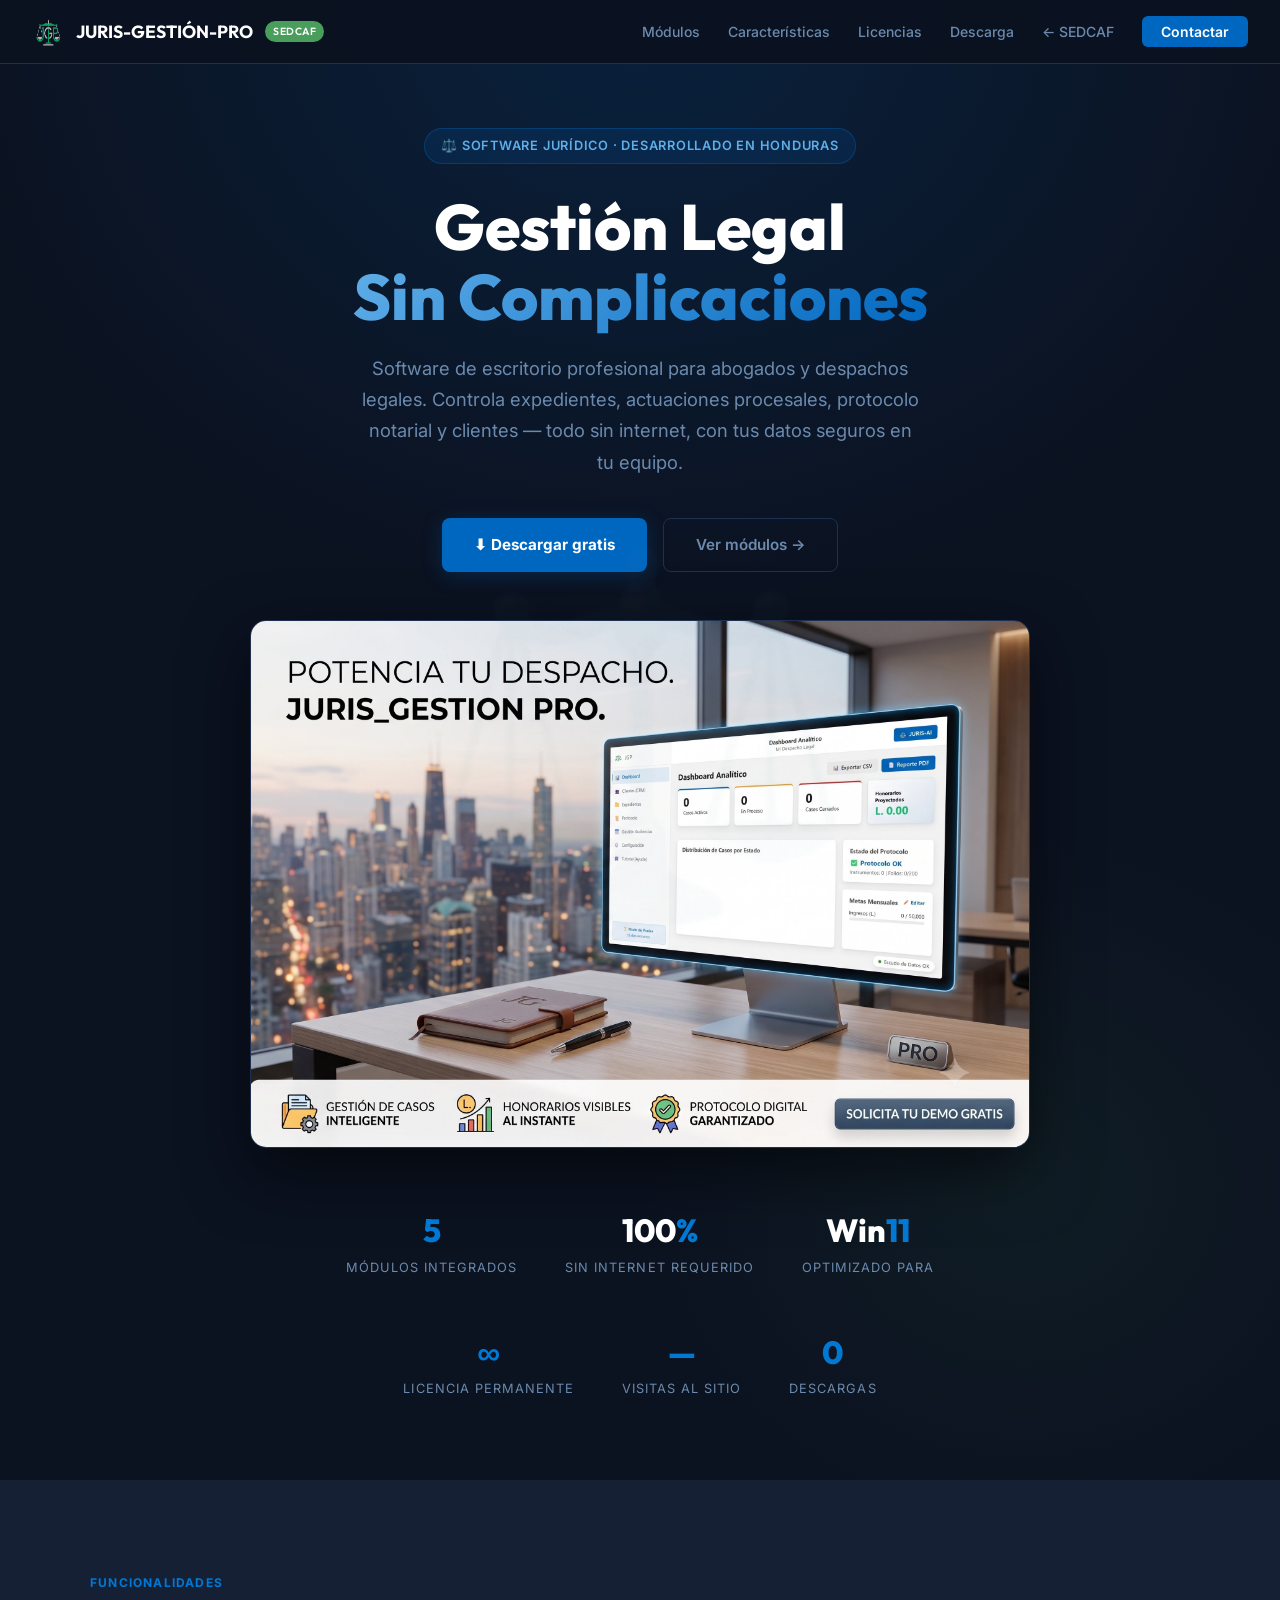
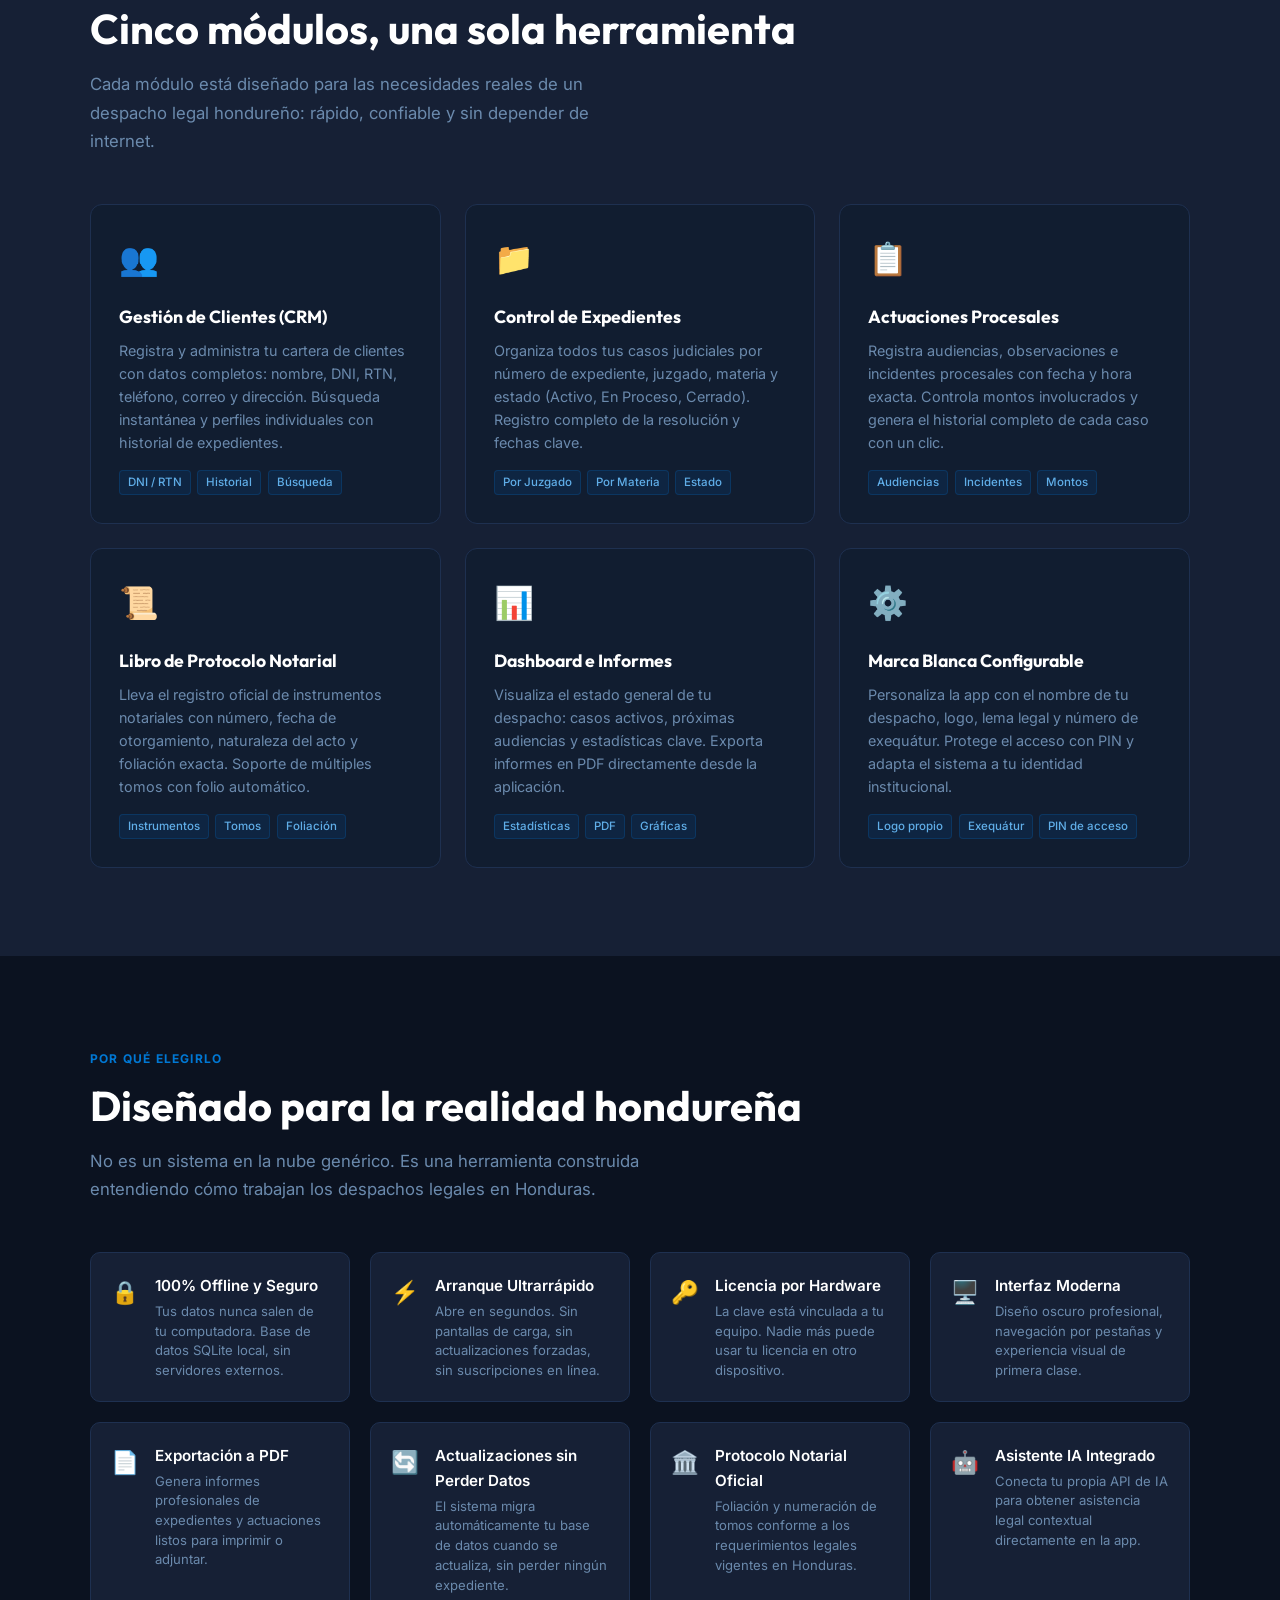
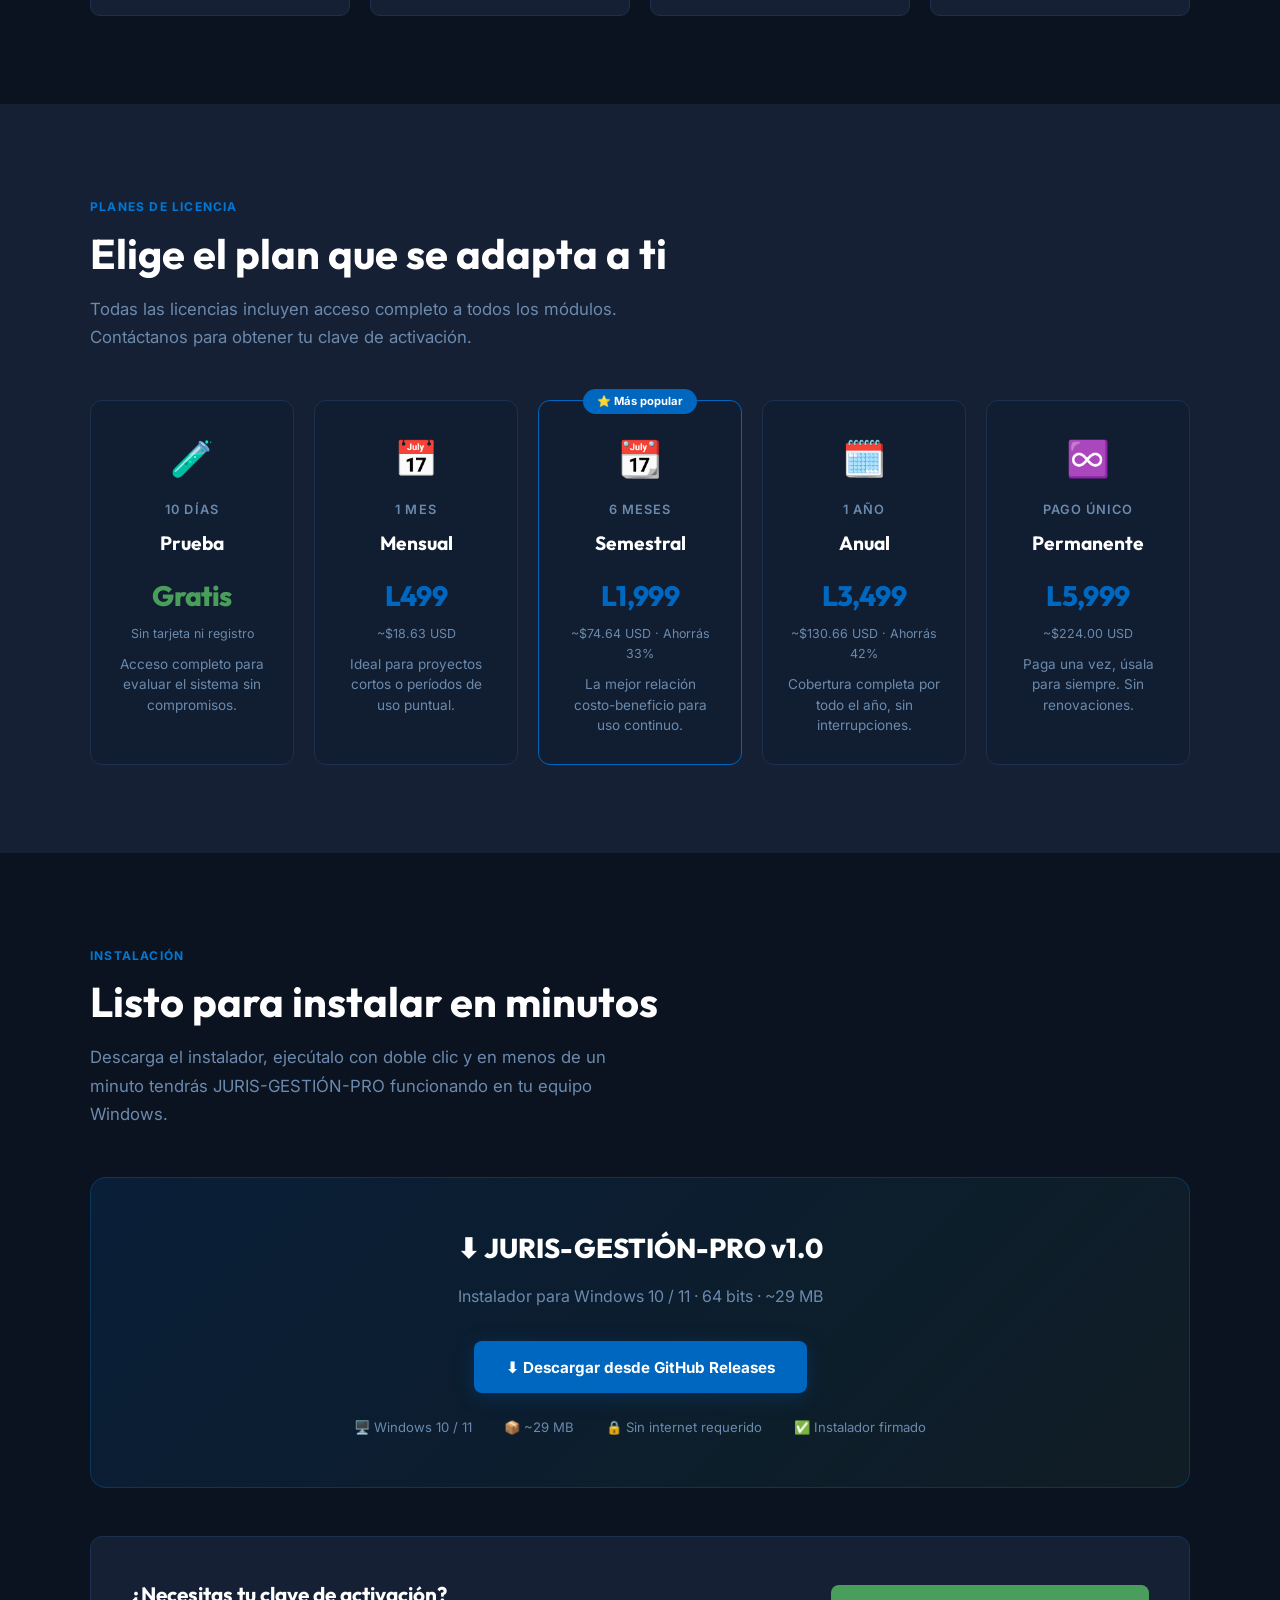
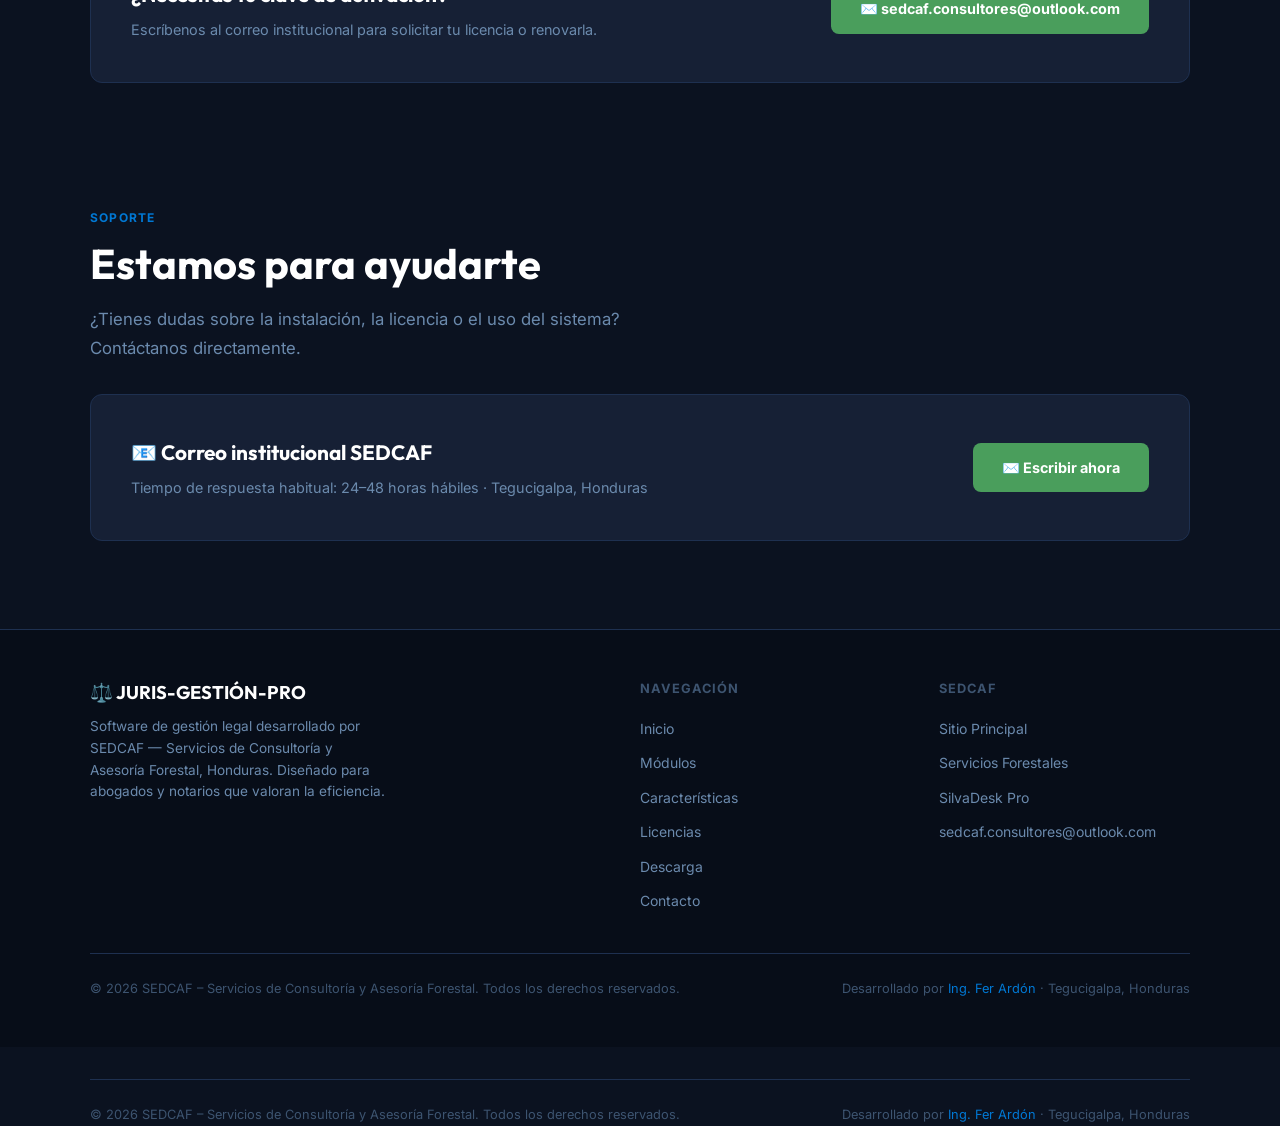
==== index.html @ d12f27b2 "feat: restore original landing page with pricing + CSS + assets" ====
<!DOCTYPE html>
<html lang="es">
<head>
  <meta charset="UTF-8" />
  <meta name="viewport" content="width=device-width, initial-scale=1.0" />

  <!-- SEO -->
  <title>JURIS-GESTIÓN-PRO | Software Legal para Abogados · Honduras</title>
  <meta name="description" content="Software de escritorio para gestión de expedientes judiciales, protocolo notarial, actuaciones procesales y control de clientes. Diseñado para abogados y despachos legales en Honduras." />
  <meta name="keywords" content="software legal Honduras, gestión expedientes judiciales, protocolo notarial, despacho legal, SEDCAF, Fer Ardón" />
  <meta name="author" content="Fer Ardón – SEDCAF" />

  <!-- Open Graph -->
  <meta property="og:title" content="JURIS-GESTIÓN-PRO · Software Legal Honduras" />
  <meta property="og:description" content="Gestión de expedientes, actuaciones procesales y protocolo notarial. Todo sin internet, en tu computadora." />
  <meta property="og:type" content="website" />
  <meta property="og:url" content="https://ferardon.github.io/JURIS-GESTION-PRO/" />

  <!-- Favicon -->
  <link rel="icon" href="assets/img/logo_sedcaf.png" type="image/png" />

  <!-- Estilos -->
  <link rel="stylesheet" href="assets/css/styles.css" />
</head>
<body>

  <!-- ═══════════════════════════════════════════════
       NAVBAR
  ══════════════════════════════════════════════════ -->
  <nav class="navbar" role="navigation" aria-label="Navegación principal">
    <div class="navbar-brand">
      <img src="assets/img/logo_sedcaf.png"
           alt="Logo SEDCAF"
           width="32" height="32"
           style="border-radius:6px;" />
      JURIS-GESTIÓN-PRO
      <span class="badge-sedcaf">SEDCAF</span>
    </div>

    <ul class="navbar-links">
      <li><a href="#modulos">Módulos</a></li>
      <li><a href="#caracteristicas">Características</a></li>
      <li><a href="#licencias">Licencias</a></li>
      <li><a href="#descarga">Descarga</a></li>
      <li><a href="https://ferardon.github.io/sedcaf/" target="_blank">← SEDCAF</a></li>
      <li><a href="#contacto" class="btn-nav" id="btn-contacto-nav">Contactar</a></li>
    </ul>
  </nav>

  <!-- ═══════════════════════════════════════════════
       HERO
  ══════════════════════════════════════════════════ -->
  <header id="inicio" class="hero">
    <div class="hero-content">
      <div class="hero-badge">
        ⚖️ Software Jurídico · Desarrollado en Honduras
      </div>

      <h1>
        Gestión Legal<br />
        <span>Sin Complicaciones</span>
      </h1>

      <p class="hero-sub">
        Software de escritorio profesional para abogados y despachos legales.
        Controla expedientes, actuaciones procesales, protocolo notarial y
        clientes — todo sin internet, con tus datos seguros en tu equipo.
      </p>

      <div class="hero-actions">
        <a href="#descarga" class="btn-primary" id="btn-descarga-hero">
          ⬇ Descargar gratis
        </a>
        <a href="#modulos" class="btn-secondary" id="btn-modulos-hero">
          Ver módulos →
        </a>
      </div>

      <div class="hero-mockup">
        <img src="assets/img/hero_mockup.jpg"
             alt="JURIS-GESTIÓN-PRO — Dashboard en pantalla"
             loading="lazy" />
      </div>

      <div class="hero-stats">
        <div class="stat">
          <div class="stat-num"><span>5</span></div>
          <div class="stat-lbl">Módulos integrados</div>
        </div>
        <div class="stat">
          <div class="stat-num">100<span>%</span></div>
          <div class="stat-lbl">Sin internet requerido</div>
        </div>
        <div class="stat">
          <div class="stat-num">Win<span>11</span></div>
          <div class="stat-lbl">Optimizado para</div>
        </div>
        <div class="stat">
          <div class="stat-num"><span>∞</span></div>
          <div class="stat-lbl">Licencia permanente</div>
        </div>
        <div class="stat">
          <div class="stat-num"><span id="counter-visitas">—</span></div>
          <div class="stat-lbl">Visitas al sitio</div>
        </div>
        <div class="stat">
          <div class="stat-num"><span id="counter-descargas">—</span></div>
          <div class="stat-lbl">Descargas</div>
        </div>
      </div>
    </div>
  </header>

  <!-- ═══════════════════════════════════════════════
       MÓDULOS
  ══════════════════════════════════════════════════ -->
  <section id="modulos">
    <div class="container">
      <p class="section-label">Funcionalidades</p>
      <h2 class="section-title">Cinco módulos, una sola herramienta</h2>
      <p class="section-sub">
        Cada módulo está diseñado para las necesidades reales de un despacho
        legal hondureño: rápido, confiable y sin depender de internet.
      </p>

      <div class="modulos-grid">

        <!-- Clientes -->
        <div class="modulo-card">
          <div class="modulo-icon">👥</div>
          <h3>Gestión de Clientes (CRM)</h3>
          <p>
            Registra y administra tu cartera de clientes con datos completos:
            nombre, DNI, RTN, teléfono, correo y dirección. Búsqueda
            instantánea y perfiles individuales con historial de expedientes.
          </p>
          <div class="modulo-tags">
            <span class="modulo-tag">DNI / RTN</span>
            <span class="modulo-tag">Historial</span>
            <span class="modulo-tag">Búsqueda</span>
          </div>
        </div>

        <!-- Expedientes -->
        <div class="modulo-card">
          <div class="modulo-icon">📁</div>
          <h3>Control de Expedientes</h3>
          <p>
            Organiza todos tus casos judiciales por número de expediente,
            juzgado, materia y estado (Activo, En Proceso, Cerrado).
            Registro completo de la resolución y fechas clave.
          </p>
          <div class="modulo-tags">
            <span class="modulo-tag">Por Juzgado</span>
            <span class="modulo-tag">Por Materia</span>
            <span class="modulo-tag">Estado</span>
          </div>
        </div>

        <!-- Actuaciones -->
        <div class="modulo-card">
          <div class="modulo-icon">📋</div>
          <h3>Actuaciones Procesales</h3>
          <p>
            Registra audiencias, observaciones e incidentes procesales con
            fecha y hora exacta. Controla montos involucrados y genera el
            historial completo de cada caso con un clic.
          </p>
          <div class="modulo-tags">
            <span class="modulo-tag">Audiencias</span>
            <span class="modulo-tag">Incidentes</span>
            <span class="modulo-tag">Montos</span>
          </div>
        </div>

        <!-- Protocolo -->
        <div class="modulo-card">
          <div class="modulo-icon">📜</div>
          <h3>Libro de Protocolo Notarial</h3>
          <p>
            Lleva el registro oficial de instrumentos notariales con número,
            fecha de otorgamiento, naturaleza del acto y foliación exacta.
            Soporte de múltiples tomos con folio automático.
          </p>
          <div class="modulo-tags">
            <span class="modulo-tag">Instrumentos</span>
            <span class="modulo-tag">Tomos</span>
            <span class="modulo-tag">Foliación</span>
          </div>
        </div>

        <!-- Dashboard -->
        <div class="modulo-card">
          <div class="modulo-icon">📊</div>
          <h3>Dashboard e Informes</h3>
          <p>
            Visualiza el estado general de tu despacho: casos activos,
            próximas audiencias y estadísticas clave. Exporta informes
            en PDF directamente desde la aplicación.
          </p>
          <div class="modulo-tags">
            <span class="modulo-tag">Estadísticas</span>
            <span class="modulo-tag">PDF</span>
            <span class="modulo-tag">Gráficas</span>
          </div>
        </div>

        <!-- Configuración -->
        <div class="modulo-card">
          <div class="modulo-icon">⚙️</div>
          <h3>Marca Blanca Configurable</h3>
          <p>
            Personaliza la app con el nombre de tu despacho, logo, lema legal
            y número de exequátur. Protege el acceso con PIN y adapta el
            sistema a tu identidad institucional.
          </p>
          <div class="modulo-tags">
            <span class="modulo-tag">Logo propio</span>
            <span class="modulo-tag">Exequátur</span>
            <span class="modulo-tag">PIN de acceso</span>
          </div>
        </div>

      </div>
    </div>
  </section>

  <!-- ═══════════════════════════════════════════════
       CARACTERÍSTICAS
  ══════════════════════════════════════════════════ -->
  <section id="caracteristicas">
    <div class="container">
      <p class="section-label">Por qué elegirlo</p>
      <h2 class="section-title">Diseñado para la realidad hondureña</h2>
      <p class="section-sub">
        No es un sistema en la nube genérico. Es una herramienta construida
        entendiendo cómo trabajan los despachos legales en Honduras.
      </p>

      <div class="features-grid">

        <div class="feature-item">
          <span class="feature-icon">🔒</span>
          <div>
            <h4>100% Offline y Seguro</h4>
            <p>Tus datos nunca salen de tu computadora. Base de datos SQLite local, sin servidores externos.</p>
          </div>
        </div>

        <div class="feature-item">
          <span class="feature-icon">⚡</span>
          <div>
            <h4>Arranque Ultrarrápido</h4>
            <p>Abre en segundos. Sin pantallas de carga, sin actualizaciones forzadas, sin suscripciones en línea.</p>
          </div>
        </div>

        <div class="feature-item">
          <span class="feature-icon">🔑</span>
          <div>
            <h4>Licencia por Hardware</h4>
            <p>La clave está vinculada a tu equipo. Nadie más puede usar tu licencia en otro dispositivo.</p>
          </div>
        </div>

        <div class="feature-item">
          <span class="feature-icon">🖥️</span>
          <div>
            <h4>Interfaz Moderna</h4>
            <p>Diseño oscuro profesional, navegación por pestañas y experiencia visual de primera clase.</p>
          </div>
        </div>

        <div class="feature-item">
          <span class="feature-icon">📄</span>
          <div>
            <h4>Exportación a PDF</h4>
            <p>Genera informes profesionales de expedientes y actuaciones listos para imprimir o adjuntar.</p>
          </div>
        </div>

        <div class="feature-item">
          <span class="feature-icon">🔄</span>
          <div>
            <h4>Actualizaciones sin Perder Datos</h4>
            <p>El sistema migra automáticamente tu base de datos cuando se actualiza, sin perder ningún expediente.</p>
          </div>
        </div>

        <div class="feature-item">
          <span class="feature-icon">🏛️</span>
          <div>
            <h4>Protocolo Notarial Oficial</h4>
            <p>Foliación y numeración de tomos conforme a los requerimientos legales vigentes en Honduras.</p>
          </div>
        </div>

        <div class="feature-item">
          <span class="feature-icon">🤖</span>
          <div>
            <h4>Asistente IA Integrado</h4>
            <p>Conecta tu propia API de IA para obtener asistencia legal contextual directamente en la app.</p>
          </div>
        </div>

      </div>
    </div>
  </section>

  <!-- ═══════════════════════════════════════════════
       LICENCIAS
  ══════════════════════════════════════════════════ -->
  <section id="licencias">
    <div class="container">
      <p class="section-label">Planes de Licencia</p>
      <h2 class="section-title">Elige el plan que se adapta a ti</h2>
      <p class="section-sub">
        Todas las licencias incluyen acceso completo a todos los módulos.
        Contáctanos para obtener tu clave de activación.
      </p>

      <div class="licencias-grid">

        <div class="licencia-card">
          <div class="lic-icono">🧪</div>
          <div class="lic-periodo">10 días</div>
          <div class="lic-nombre">Prueba</div>
          <div class="lic-precio gratis">Gratis</div>
          <div class="lic-usd">Sin tarjeta ni registro</div>
          <div class="lic-desc">Acceso completo para evaluar el sistema sin compromisos.</div>
        </div>

        <div class="licencia-card">
          <div class="lic-icono">📅</div>
          <div class="lic-periodo">1 mes</div>
          <div class="lic-nombre">Mensual</div>
          <div class="lic-precio">L499</div>
          <div class="lic-usd">~$18.63 USD</div>
          <div class="lic-desc">Ideal para proyectos cortos o períodos de uso puntual.</div>
        </div>

        <div class="licencia-card destacado">
          <div class="lic-icono">📆</div>
          <div class="lic-periodo">6 meses</div>
          <div class="lic-nombre">Semestral</div>
          <div class="lic-precio">L1,999</div>
          <div class="lic-usd">~$74.64 USD · Ahorrás 33%</div>
          <div class="lic-desc">La mejor relación costo-beneficio para uso continuo.</div>
        </div>

        <div class="licencia-card">
          <div class="lic-icono">🗓️</div>
          <div class="lic-periodo">1 año</div>
          <div class="lic-nombre">Anual</div>
          <div class="lic-precio">L3,499</div>
          <div class="lic-usd">~$130.66 USD · Ahorrás 42%</div>
          <div class="lic-desc">Cobertura completa por todo el año, sin interrupciones.</div>
        </div>

        <div class="licencia-card">
          <div class="lic-icono">♾️</div>
          <div class="lic-periodo">Pago único</div>
          <div class="lic-nombre">Permanente</div>
          <div class="lic-precio">L5,999</div>
          <div class="lic-usd">~$224.00 USD</div>
          <div class="lic-desc">Paga una vez, úsala para siempre. Sin renovaciones.</div>
        </div>

      </div>
    </div>
  </section>

  <!-- ═══════════════════════════════════════════════
       DESCARGA
  ══════════════════════════════════════════════════ -->
  <section id="descarga">
    <div class="container">
      <p class="section-label">Instalación</p>
      <h2 class="section-title">Listo para instalar en minutos</h2>
      <p class="section-sub">
        Descarga el instalador, ejecútalo con doble clic y en menos de un minuto
        tendrás JURIS-GESTIÓN-PRO funcionando en tu equipo Windows.
      </p>

      <div class="download-box">
        <h3>⬇ JURIS-GESTIÓN-PRO v1.0</h3>
        <p>Instalador para Windows 10 / 11 · 64 bits · ~29 MB</p>

        <a href="https://github.com/FerArdon/JURIS-GESTION-PRO/releases/latest"
           class="btn-primary"
           id="btn-descarga-releases"
           target="_blank">
          ⬇ Descargar desde GitHub Releases
        </a>

        <div class="download-meta">
          <span>🖥️ Windows 10 / 11</span>
          <span>📦 ~29 MB</span>
          <span>🔒 Sin internet requerido</span>
          <span>✅ Instalador firmado</span>
        </div>
      </div>

      <div class="contacto-box">
        <div>
          <h3>¿Necesitas tu clave de activación?</h3>
          <p>Escríbenos al correo institucional para solicitar tu licencia o renovarla.</p>
        </div>
        <a href="mailto:sedcaf.consultores@outlook.com?subject=Solicitud%20Licencia%20JURIS-GESTI%C3%93N-PRO"
           class="btn-green"
           id="btn-email-licencia">
          ✉️ sedcaf.consultores@outlook.com
        </a>
      </div>
    </div>
  </section>

  <!-- ═══════════════════════════════════════════════
       CONTACTO
  ══════════════════════════════════════════════════ -->
  <section id="contacto" style="padding-top: 2rem; padding-bottom: 5.5rem;">
    <div class="container">
      <p class="section-label">Soporte</p>
      <h2 class="section-title">Estamos para ayudarte</h2>
      <p class="section-sub">
        ¿Tienes dudas sobre la instalación, la licencia o el uso del sistema?
        Contáctanos directamente.
      </p>

      <div class="contacto-box" style="margin-top: 2rem;">
        <div>
          <h3>📧 Correo institucional SEDCAF</h3>
          <p>Tiempo de respuesta habitual: 24–48 horas hábiles · Tegucigalpa, Honduras</p>
        </div>
        <a href="mailto:sedcaf.consultores@outlook.com"
           class="btn-green"
           id="btn-email-contacto">
          ✉️ Escribir ahora
        </a>
      </div>
    </div>
  </section>

  <!-- ═══════════════════════════════════════════════
       FOOTER
  ══════════════════════════════════════════════════ -->
  <footer>
    <div class="footer-inner">

      <div class="footer-brand">
        <h4>⚖️ JURIS-GESTIÓN-PRO</h4>
        <p>
          Software de gestión legal desarrollado por SEDCAF —
          Servicios de Consultoría y Asesoría Forestal, Honduras.
          Diseñado para abogados y notarios que valoran la eficiencia.
        </p>
      </div>

      <div class="footer-col">
        <h5>Navegación</h5>
        <ul>
          <li><a href="#inicio">Inicio</a></li>
          <li><a href="#modulos">Módulos</a></li>
          <li><a href="#caracteristicas">Características</a></li>
          <li><a href="#licencias">Licencias</a></li>
          <li><a href="#descarga">Descarga</a></li>
          <li><a href="#contacto">Contacto</a></li>
        </ul>
      </div>

      <div class="footer-col">
        <h5>SEDCAF</h5>
        <ul>
          <li><a href="https://ferardon.github.io/sedcaf/" target="_blank">Sitio Principal</a></li>
          <li><a href="https://ferardon.github.io/sedcaf/#servicios" target="_blank">Servicios Forestales</a></li>
          <li><a href="https://ferardon.github.io/SilvaDeskPro/" target="_blank">SilvaDesk Pro</a></li>
          <li><a href="mailto:sedcaf.consultores@outlook.com">sedcaf.consultores@outlook.com</a></li>
        </ul>
      </div>

      </div><!-- /.footer-grid -->

      <div class="footer-bottom">
        <p>© 2026 SEDCAF – Servicios de Consultoría y Asesoría Forestal. Todos los derechos reservados.</p>
        <p>Desarrollado por <a href="https://ferardon.github.io/sedcaf/" target="_blank">Ing. Fer Ardón</a> · Tegucigalpa, Honduras</p>
      </div>

    </div><!-- /.container -->
  </footer>

  <script>
    /* === Contador de descargas (GitHub Releases API) === */
    fetch('https://api.github.com/repos/FerArdon/JURIS-GESTION-PRO/releases')
      .then(r => r.json())
      .then(releases => {
        const total = releases.reduce((sum, rel) =>
          sum + rel.assets.reduce((s, a) => s + a.download_count, 0), 0);
        document.getElementById('counter-descargas').textContent =
          total > 0 ? total.toLocaleString('es-HN') : '0';
      })
      .catch(() => { document.getElementById('counter-descargas').textContent = '0'; });

    /* === Contador de visitas (countapi.xyz) === */
    fetch('https://api.countapi.xyz/hit/ferardon.github.io-juris/visits')
      .then(r => r.json())
      .then(data => {
        document.getElementById('counter-visitas').textContent =
          data.value ? data.value.toLocaleString('es-HN') : '1';
      })
      .catch(() => { document.getElementById('counter-visitas').textContent = '—'; });
  </script>

</body>
</html>

    </div>

    <div class="footer-bottom">
      <p>© 2026 SEDCAF – Servicios de Consultoría y Asesoría Forestal. Todos los derechos reservados.</p>
      <p>Desarrollado por <a href="https://ferardon.github.io/sedcaf/" target="_blank">Ing. Fer Ardón</a> · Tegucigalpa, Honduras</p>
    </div>
  </footer>


<script>
  // Descargas reales desde GitHub Releases API
  fetch('https://api.github.com/repos/FerArdon/JURIS-GESTION-PRO/releases')
    .then(r => r.json())
    .then(releases => {
      const total = releases.reduce((sum, rel) =>
        sum + rel.assets.reduce((s, a) => s + a.download_count, 0), 0);
      document.getElementById('counter-descargas').textContent =
        total > 0 ? total.toLocaleString('es-HN') : '0';
    })
    .catch(() => {
      document.getElementById('counter-descargas').textContent = '0';
    });

  // Contador de visitas gratuito
  fetch('https://api.countapi.xyz/hit/ferardon.github.io-juris/visits')
    .then(r => r.json())
    .then(data => {
      document.getElementById('counter-visitas').textContent =
        data.value ? data.value.toLocaleString('es-HN') : '1';
    })
    .catch(() => {
      document.getElementById('counter-visitas').textContent = '—';
    });
</script>

</body>
</html>
---- assets/css/styles.css ----
/* ============================================================
   JURIS-GESTIÓN-PRO — Subsitio GitHub Pages
   Marca: SEDCAF | Fer Ardón | 2026
   Paleta: Azul Judicial + Verde SEDCAF
   Actualizado: 2026-07-06
   ============================================================ */

/* ── Google Fonts ────────────────────────────────────────── */
@import url('https://fonts.googleapis.com/css2?family=Inter:wght@300;400;500;600;700;800&family=Outfit:wght@400;600;700;800&display=swap');

/* ── Reset & Base ────────────────────────────────────────── */
*, *::before, *::after { box-sizing: border-box; margin: 0; padding: 0; }

:root {
  --bg:          #0b1220;
  --bg-card:     #111d30;
  --bg-panel:    #162035;
  --border:      #1e3050;
  --accent:      #0067C0;
  --accent-h:    #0078D4;
  --accent-glow: rgba(0,103,192,0.25);
  --green:       #4a9e5c;
  --green-h:     #3d8a4e;
  --text:        #e8edf5;
  --text-muted:  #6b8aad;
  --text-dim:    #3d5470;
  --white:       #ffffff;
  --gold:        #f0b429;
  --radius:      12px;
  --shadow:      0 8px 32px rgba(0,0,0,0.4);
  --font-main:   'Inter', sans-serif;
  --font-display:'Outfit', sans-serif;
}

html { scroll-behavior: smooth; }

body {
  font-family: var(--font-main);
  background: var(--bg);
  color: var(--text);
  line-height: 1.65;
  font-size: 16px;
}

a { color: var(--accent-h); text-decoration: none; transition: color .2s; }
a:hover { color: var(--white); }

img { display: block; max-width: 100%; }

/* ── Navbar ──────────────────────────────────────────────── */
.navbar {
  position: fixed;
  top: 0; left: 0; right: 0;
  z-index: 1000;
  background: rgba(11,18,32,0.92);
  backdrop-filter: blur(12px);
  border-bottom: 1px solid var(--border);
  padding: 0 2rem;
  display: flex;
  align-items: center;
  justify-content: space-between;
  height: 64px;
}

.navbar-brand {
  display: flex;
  align-items: center;
  gap: .75rem;
  font-family: var(--font-display);
  font-weight: 700;
  font-size: 1.1rem;
  color: var(--white);
}

.navbar-brand .badge-sedcaf {
  font-size: .65rem;
  background: var(--green);
  color: var(--white);
  padding: 2px 8px;
  border-radius: 20px;
  font-weight: 600;
  letter-spacing: .05em;
}

.navbar-links {
  display: flex;
  align-items: center;
  gap: 1.75rem;
  list-style: none;
}

.navbar-links a {
  font-size: .875rem;
  font-weight: 500;
  color: var(--text-muted);
  transition: color .2s;
}

.navbar-links a:hover { color: var(--white); }

.navbar-links .btn-nav {
  background: var(--accent);
  color: var(--white) !important;
  padding: .45rem 1.2rem;
  border-radius: 6px;
  font-weight: 600;
  transition: background .2s, transform .1s;
}
.navbar-links .btn-nav:hover {
  background: var(--accent-h);
  transform: translateY(-1px);
}

/* ── Hero ────────────────────────────────────────────────── */
.hero {
  min-height: 100vh;
  display: flex;
  align-items: center;
  justify-content: center;
  text-align: center;
  padding: 8rem 2rem 5rem;
  background:
    radial-gradient(ellipse 80% 60% at 50% 0%, rgba(0,103,192,0.18) 0%, transparent 70%),
    radial-gradient(ellipse 50% 40% at 80% 80%, rgba(74,158,92,0.08) 0%, transparent 60%),
    var(--bg);
  position: relative;
  overflow: hidden;
}

.hero::before {
  content: '⚖️';
  position: absolute;
  font-size: 22rem;
  opacity: .025;
  top: 50%;
  left: 50%;
  transform: translate(-50%, -52%);
  pointer-events: none;
  user-select: none;
}

.hero-content { max-width: 780px; }

.hero-badge {
  display: inline-flex;
  align-items: center;
  gap: .5rem;
  background: rgba(0,103,192,0.15);
  border: 1px solid rgba(0,103,192,0.35);
  color: #60aee8;
  font-size: .8rem;
  font-weight: 600;
  padding: .4rem 1rem;
  border-radius: 20px;
  margin-bottom: 1.75rem;
  letter-spacing: .06em;
  text-transform: uppercase;
}

.hero h1 {
  font-family: var(--font-display);
  font-size: clamp(2.4rem, 6vw, 4rem);
  font-weight: 800;
  line-height: 1.1;
  color: var(--white);
  margin-bottom: 1.25rem;
}

.hero h1 span {
  background: linear-gradient(135deg, #60aee8, #0067C0);
  -webkit-background-clip: text;
  -webkit-text-fill-color: transparent;
  background-clip: text;
}

.hero-sub {
  font-size: 1.15rem;
  color: var(--text-muted);
  max-width: 560px;
  margin: 0 auto 2.5rem;
  line-height: 1.7;
}

.hero-actions {
  display: flex;
  gap: 1rem;
  justify-content: center;
  flex-wrap: wrap;
}

.btn-primary {
  display: inline-flex;
  align-items: center;
  gap: .5rem;
  background: var(--accent);
  color: var(--white);
  padding: .85rem 2rem;
  border-radius: 8px;
  font-weight: 700;
  font-size: .95rem;
  transition: background .2s, transform .15s, box-shadow .2s;
  box-shadow: 0 4px 20px var(--accent-glow);
}
.btn-primary:hover {
  background: var(--accent-h);
  transform: translateY(-2px);
  box-shadow: 0 8px 28px var(--accent-glow);
  color: var(--white);
}

.btn-secondary {
  display: inline-flex;
  align-items: center;
  gap: .5rem;
  background: transparent;
  color: var(--text-muted);
  padding: .85rem 2rem;
  border-radius: 8px;
  font-weight: 600;
  font-size: .95rem;
  border: 1px solid var(--border);
  transition: border-color .2s, color .2s, transform .15s;
}
.btn-secondary:hover {
  border-color: var(--accent);
  color: var(--white);
  transform: translateY(-2px);
}

/* Hero mockup image */
.hero-mockup {
  margin-top: 3rem;
  width: 100%;
  max-width: 860px;
  margin-left: auto;
  margin-right: auto;
  border-radius: 16px;
  overflow: hidden;
  box-shadow: 0 24px 64px rgba(0,0,0,.55);
  border: 1px solid var(--border);
}
.hero-mockup img {
  width: 100%;
  height: auto;
  display: block;
}

.hero-stats {
  margin-top: 3.5rem;
  display: flex;
  justify-content: center;
  gap: 3rem;
  flex-wrap: wrap;
}

.hero-stats .stat { text-align: center; }
.hero-stats .stat-num {
  font-family: var(--font-display);
  font-size: 2rem;
  font-weight: 800;
  color: var(--white);
}
.hero-stats .stat-num span { color: var(--accent-h); }
.hero-stats .stat-lbl {
  font-size: .8rem;
  color: var(--text-muted);
  text-transform: uppercase;
  letter-spacing: .08em;
}

/* ── Sections ────────────────────────────────────────────── */
section { padding: 5.5rem 2rem; }

.container { max-width: 1100px; margin: 0 auto; }

.section-label {
  display: inline-block;
  font-size: .75rem;
  font-weight: 700;
  letter-spacing: .1em;
  text-transform: uppercase;
  color: var(--accent-h);
  margin-bottom: .75rem;
}

.section-title {
  font-family: var(--font-display);
  font-size: clamp(1.8rem, 4vw, 2.6rem);
  font-weight: 700;
  color: var(--white);
  margin-bottom: 1rem;
  line-height: 1.2;
}

.section-sub {
  color: var(--text-muted);
  font-size: 1.05rem;
  max-width: 560px;
  line-height: 1.7;
}

/* ── Módulos ─────────────────────────────────────────────── */
#modulos { background: var(--bg-panel); }

.modulos-grid {
  display: grid;
  grid-template-columns: repeat(auto-fit, minmax(300px, 1fr));
  gap: 1.5rem;
  margin-top: 3rem;
}

.modulo-card {
  background: var(--bg-card);
  border: 1px solid var(--border);
  border-radius: var(--radius);
  padding: 1.75rem;
  transition: border-color .25s, transform .2s, box-shadow .25s;
  position: relative;
  overflow: hidden;
}

.modulo-card::before {
  content: '';
  position: absolute;
  top: 0; left: 0; right: 0;
  height: 3px;
  background: linear-gradient(90deg, var(--accent), transparent);
  opacity: 0;
  transition: opacity .25s;
}

.modulo-card:hover {
  border-color: var(--accent);
  transform: translateY(-4px);
  box-shadow: var(--shadow);
}
.modulo-card:hover::before { opacity: 1; }

.modulo-icon {
  font-size: 2rem;
  margin-bottom: 1rem;
}

.modulo-card h3 {
  font-family: var(--font-display);
  font-size: 1.1rem;
  font-weight: 700;
  color: var(--white);
  margin-bottom: .5rem;
}

.modulo-card p {
  font-size: .9rem;
  color: var(--text-muted);
  line-height: 1.6;
}

.modulo-tags {
  margin-top: 1rem;
  display: flex;
  flex-wrap: wrap;
  gap: .4rem;
}

.modulo-tag {
  font-size: .72rem;
  background: rgba(0,103,192,0.12);
  color: #60aee8;
  border: 1px solid rgba(0,103,192,0.25);
  padding: 2px 8px;
  border-radius: 4px;
  font-weight: 500;
}

/* ── Características ─────────────────────────────────────── */
.features-grid {
  display: grid;
  grid-template-columns: repeat(auto-fit, minmax(220px, 1fr));
  gap: 1.25rem;
  margin-top: 3rem;
}

.feature-item {
  display: flex;
  align-items: flex-start;
  gap: 1rem;
  padding: 1.25rem;
  background: var(--bg-panel);
  border: 1px solid var(--border);
  border-radius: 10px;
  transition: border-color .2s;
}
.feature-item:hover { border-color: var(--accent); }

.feature-icon {
  font-size: 1.4rem;
  flex-shrink: 0;
  margin-top: .1rem;
}

.feature-item h4 {
  font-size: .95rem;
  font-weight: 600;
  color: var(--white);
  margin-bottom: .25rem;
}
.feature-item p {
  font-size: .82rem;
  color: var(--text-muted);
  line-height: 1.5;
}

/* ── Licencias ───────────────────────────────────────────── */
#licencias { background: var(--bg-panel); }

.licencias-grid {
  display: grid;
  grid-template-columns: repeat(auto-fit, minmax(200px, 1fr));
  gap: 1.25rem;
  margin-top: 3rem;
}

.licencia-card {
  background: var(--bg-card);
  border: 1px solid var(--border);
  border-radius: var(--radius);
  padding: 1.75rem 1.5rem;
  text-align: center;
  transition: border-color .25s, transform .2s;
}

.licencia-card.destacado {
  border-color: var(--accent);
  position: relative;
}

.licencia-card.destacado::before {
  content: '⭐ Más popular';
  position: absolute;
  top: -12px;
  left: 50%;
  transform: translateX(-50%);
  background: var(--accent);
  color: var(--white);
  font-size: .7rem;
  font-weight: 700;
  padding: 3px 14px;
  border-radius: 20px;
  white-space: nowrap;
}

.licencia-card:hover {
  border-color: var(--accent);
  transform: translateY(-3px);
}

.lic-periodo {
  font-size: .8rem;
  color: var(--text-muted);
  text-transform: uppercase;
  letter-spacing: .08em;
  font-weight: 600;
  margin-bottom: .5rem;
}

.lic-icono { font-size: 2.2rem; margin-bottom: .75rem; }

.lic-nombre {
  font-family: var(--font-display);
  font-size: 1.2rem;
  font-weight: 700;
  color: var(--white);
  margin-bottom: .5rem;
}

.lic-desc {
  font-size: .85rem;
  color: var(--text-muted);
  line-height: 1.5;
}

.lic-precio {
  font-family: var(--font-display);
  font-size: 1.75rem;
  font-weight: 800;
  color: var(--accent);
  margin: .85rem 0 .25rem;
  letter-spacing: -.02em;
}

.lic-precio.gratis {
  color: #4a9e5c;
}

.lic-usd {
  font-size: .78rem;
  color: var(--text-muted);
  margin-bottom: .6rem;
}

/* ── Descarga ────────────────────────────────────────────── */
.download-box {
  background: linear-gradient(135deg, rgba(0,103,192,0.15) 0%, rgba(74,158,92,0.08) 100%);
  border: 1px solid rgba(0,103,192,0.35);
  border-radius: 16px;
  padding: 3rem 2.5rem;
  text-align: center;
  margin-top: 3rem;
}

.download-box h3 {
  font-family: var(--font-display);
  font-size: 1.7rem;
  font-weight: 800;
  color: var(--white);
  margin-bottom: .75rem;
}

.download-box p {
  color: var(--text-muted);
  margin-bottom: 2rem;
  font-size: 1rem;
}

.download-meta {
  display: flex;
  justify-content: center;
  gap: 2rem;
  flex-wrap: wrap;
  margin-top: 1.5rem;
}

.download-meta span {
  font-size: .82rem;
  color: var(--text-muted);
  display: flex;
  align-items: center;
  gap: .35rem;
}

/* ── Contacto ────────────────────────────────────────────── */
.contacto-box {
  background: var(--bg-panel);
  border: 1px solid var(--border);
  border-radius: var(--radius);
  padding: 2.5rem;
  display: flex;
  align-items: center;
  justify-content: space-between;
  gap: 2rem;
  flex-wrap: wrap;
  margin-top: 3rem;
}

.contacto-box h3 {
  font-family: var(--font-display);
  font-size: 1.3rem;
  font-weight: 700;
  color: var(--white);
  margin-bottom: .4rem;
}

.contacto-box p { font-size: .9rem; color: var(--text-muted); }

.contacto-box a.btn-green {
  display: inline-flex;
  align-items: center;
  gap: .5rem;
  background: var(--green);
  color: var(--white);
  padding: .8rem 1.8rem;
  border-radius: 8px;
  font-weight: 700;
  font-size: .9rem;
  white-space: nowrap;
  transition: background .2s, transform .15s;
}
.contacto-box a.btn-green:hover {
  background: var(--green-h);
  transform: translateY(-2px);
  color: var(--white);
}

/* ── Footer ──────────────────────────────────────────────── */
footer {
  background: #070d18;
  border-top: 1px solid var(--border);
  padding: 3rem 2rem;
}

.footer-inner {
  max-width: 1100px;
  margin: 0 auto;
  display: grid;
  grid-template-columns: 2fr 1fr 1fr;
  gap: 3rem;
}

.footer-brand h4 {
  font-family: var(--font-display);
  font-size: 1.15rem;
  font-weight: 700;
  color: var(--white);
  margin-bottom: .5rem;
}

.footer-brand p {
  font-size: .85rem;
  color: var(--text-muted);
  line-height: 1.6;
  max-width: 300px;
}

.footer-col h5 {
  font-size: .8rem;
  font-weight: 700;
  text-transform: uppercase;
  letter-spacing: .08em;
  color: var(--text-dim);
  margin-bottom: 1rem;
}

.footer-col ul { list-style: none; }
.footer-col ul li { margin-bottom: .5rem; }
.footer-col ul li a {
  font-size: .875rem;
  color: var(--text-muted);
  transition: color .2s;
}
.footer-col ul li a:hover { color: var(--white); }

.footer-bottom {
  max-width: 1100px;
  margin: 2rem auto 0;
  padding-top: 1.5rem;
  border-top: 1px solid var(--border);
  display: flex;
  justify-content: space-between;
  align-items: center;
  flex-wrap: wrap;
  gap: 1rem;
}

.footer-bottom p {
  font-size: .8rem;
  color: var(--text-dim);
}

/* ── Responsive ──────────────────────────────────────────── */
@media (max-width: 768px) {
  .navbar-links { display: none; }

  .hero { padding: 7rem 1.5rem 4rem; }
  .hero h1 { font-size: 2.2rem; }

  section { padding: 4rem 1.5rem; }

  .footer-inner { grid-template-columns: 1fr; gap: 2rem; }
  .footer-bottom { flex-direction: column; text-align: center; }

  .contacto-box { flex-direction: column; text-align: center; }

  .hero-stats { gap: 2rem; }
}

@media (max-width: 480px) {
  .hero-actions { flex-direction: column; align-items: center; }
  .btn-primary, .btn-secondary { width: 100%; justify-content: center; }
}
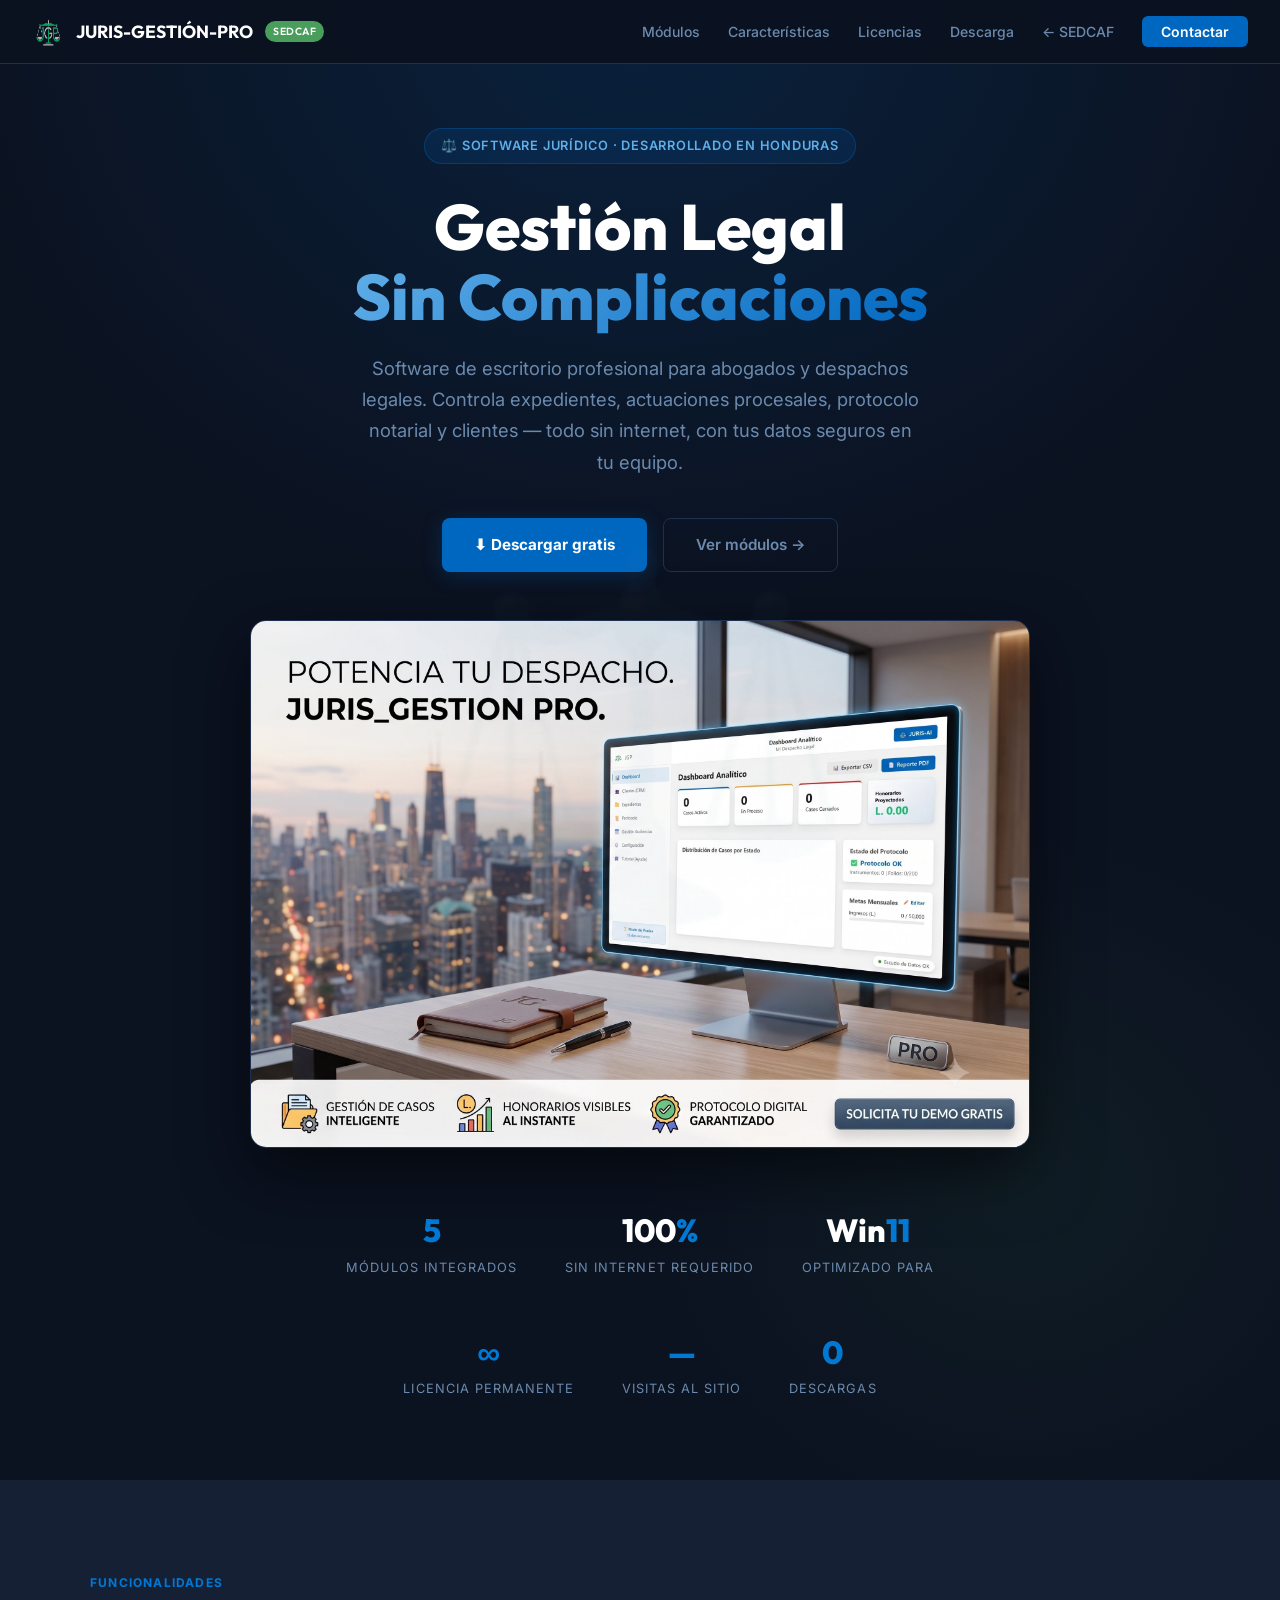
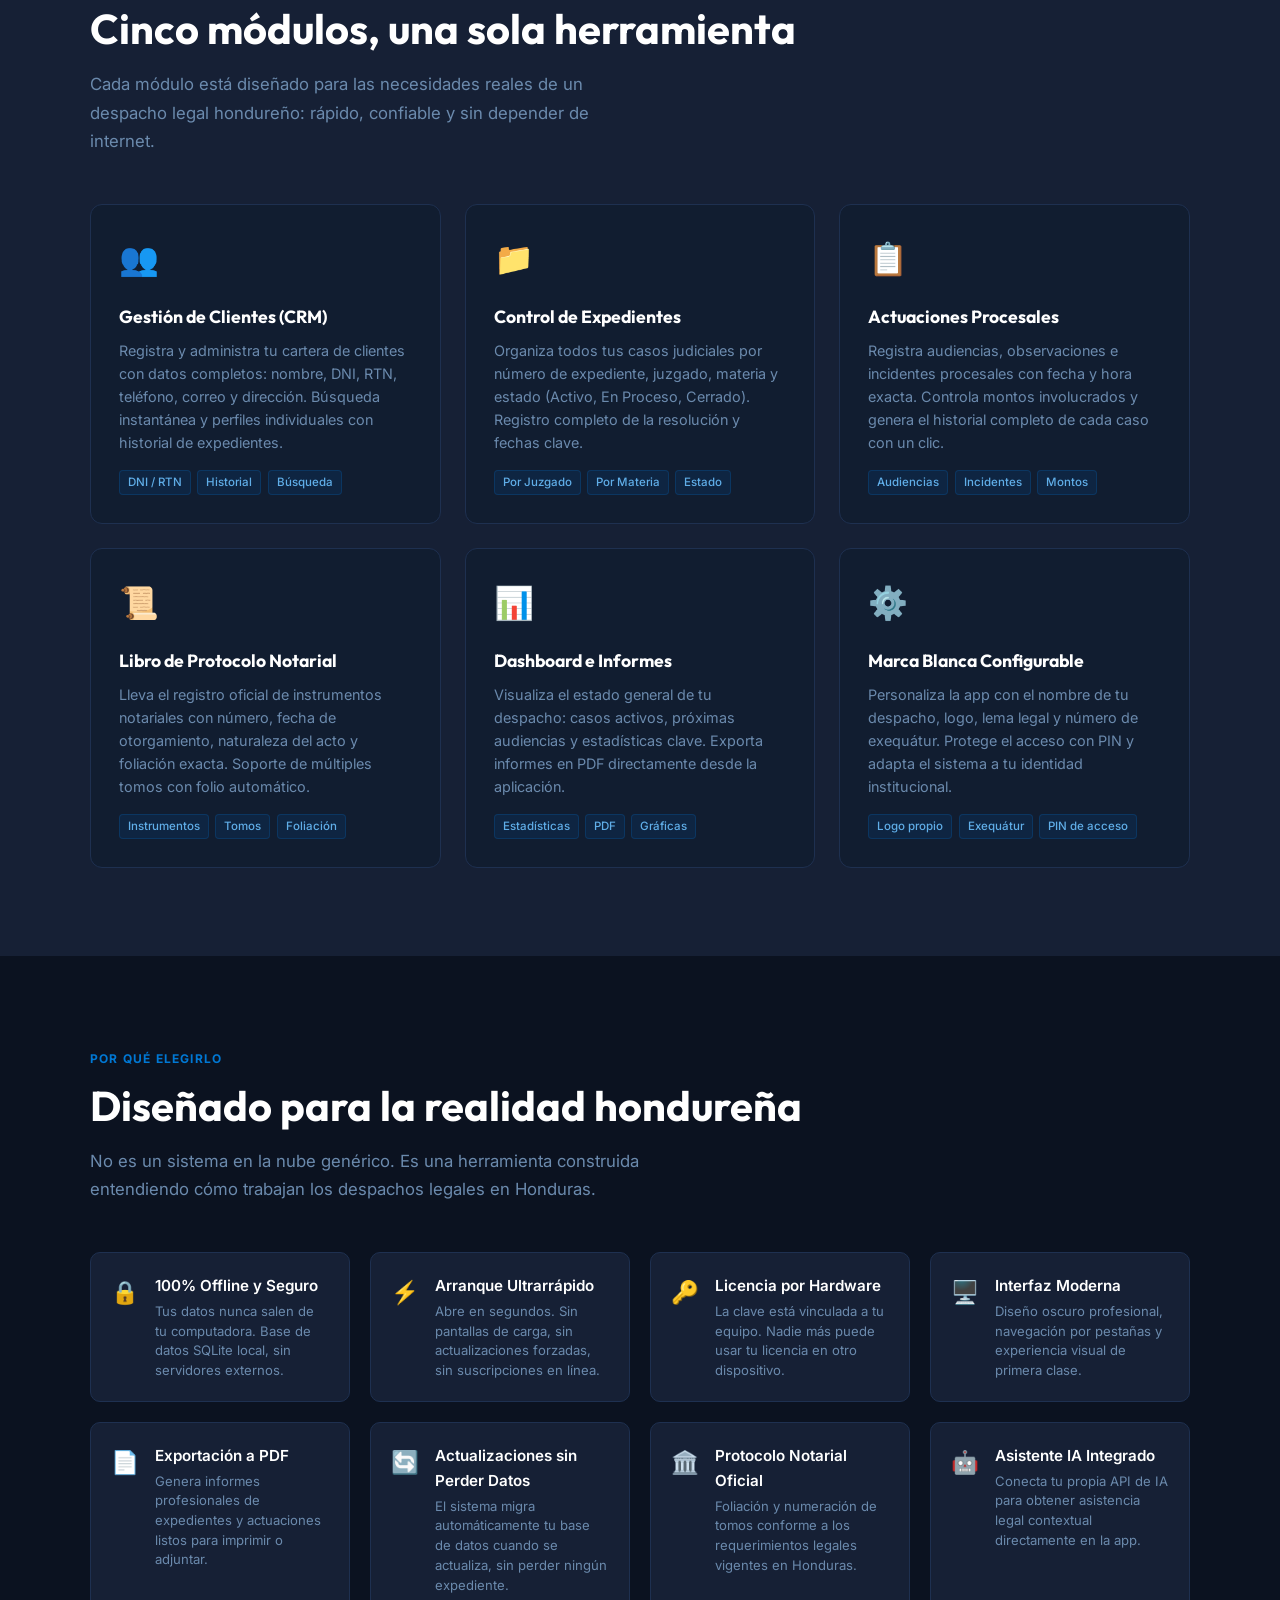
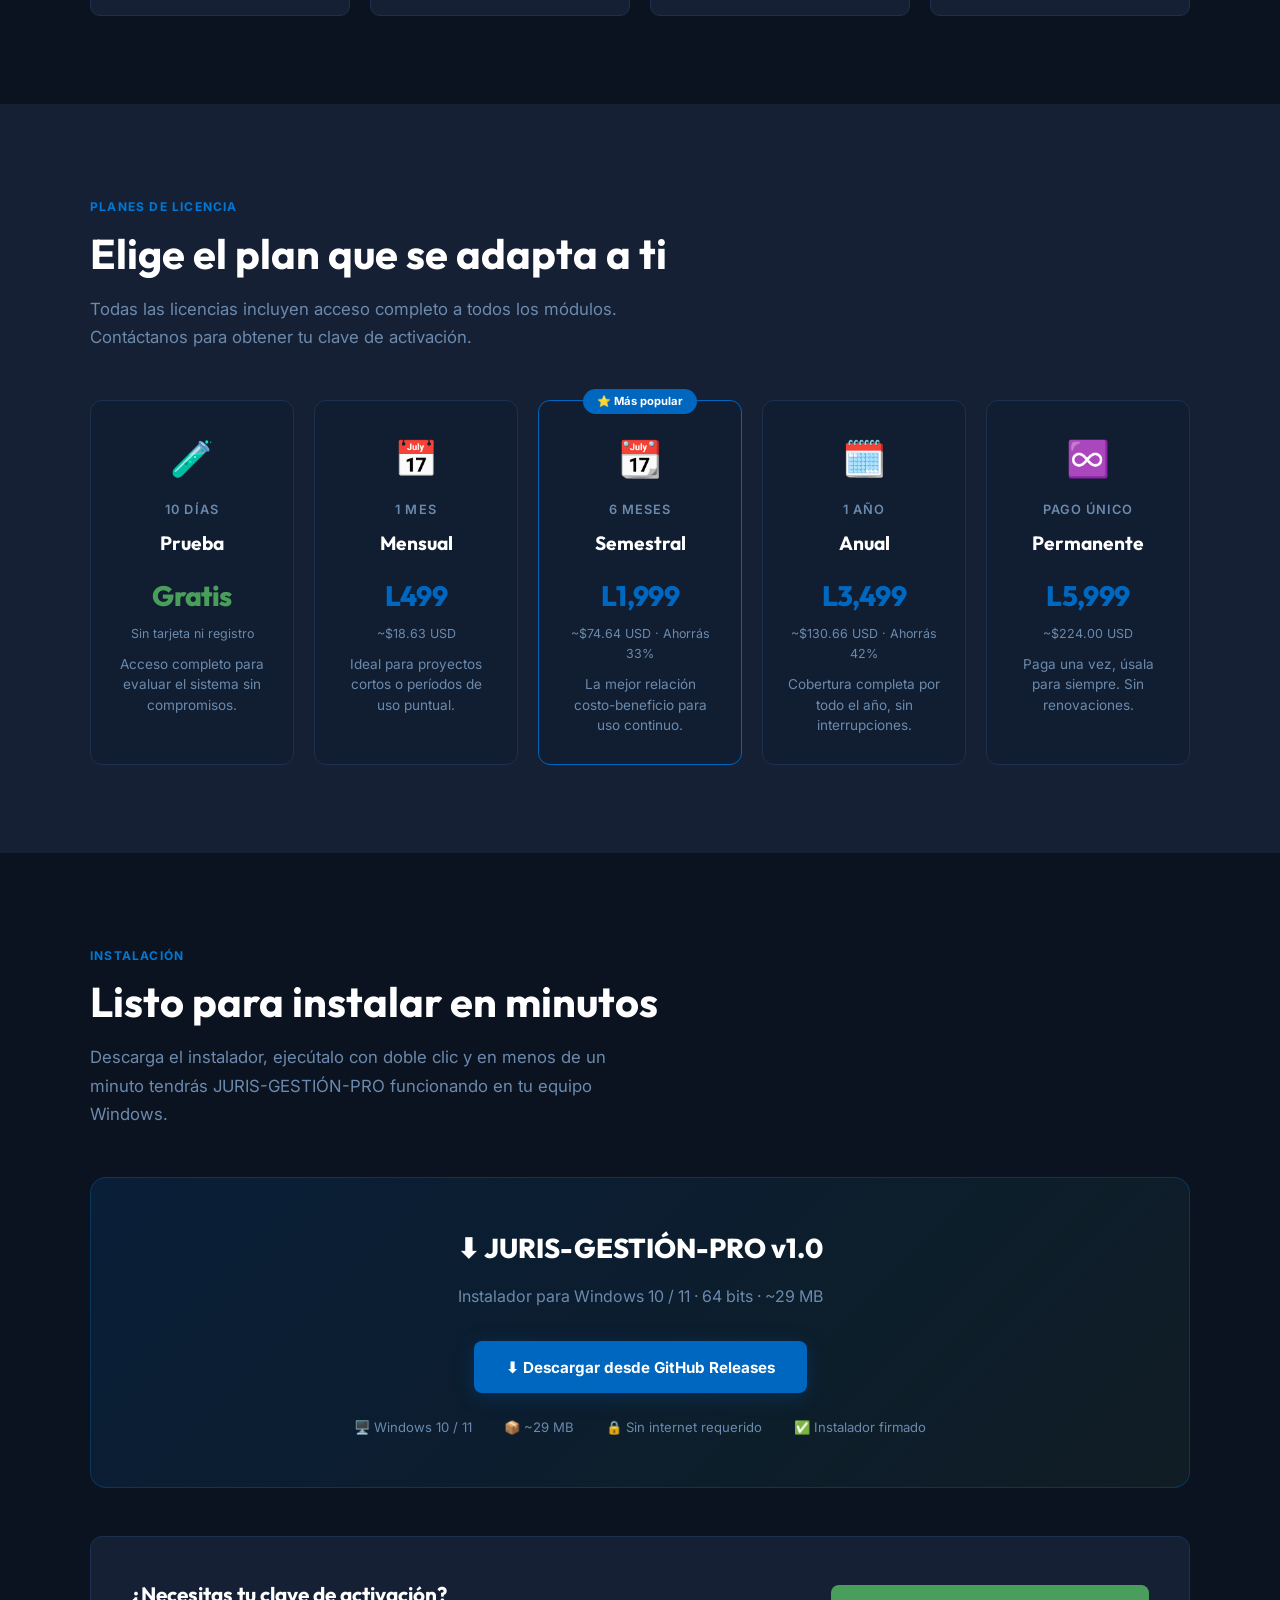
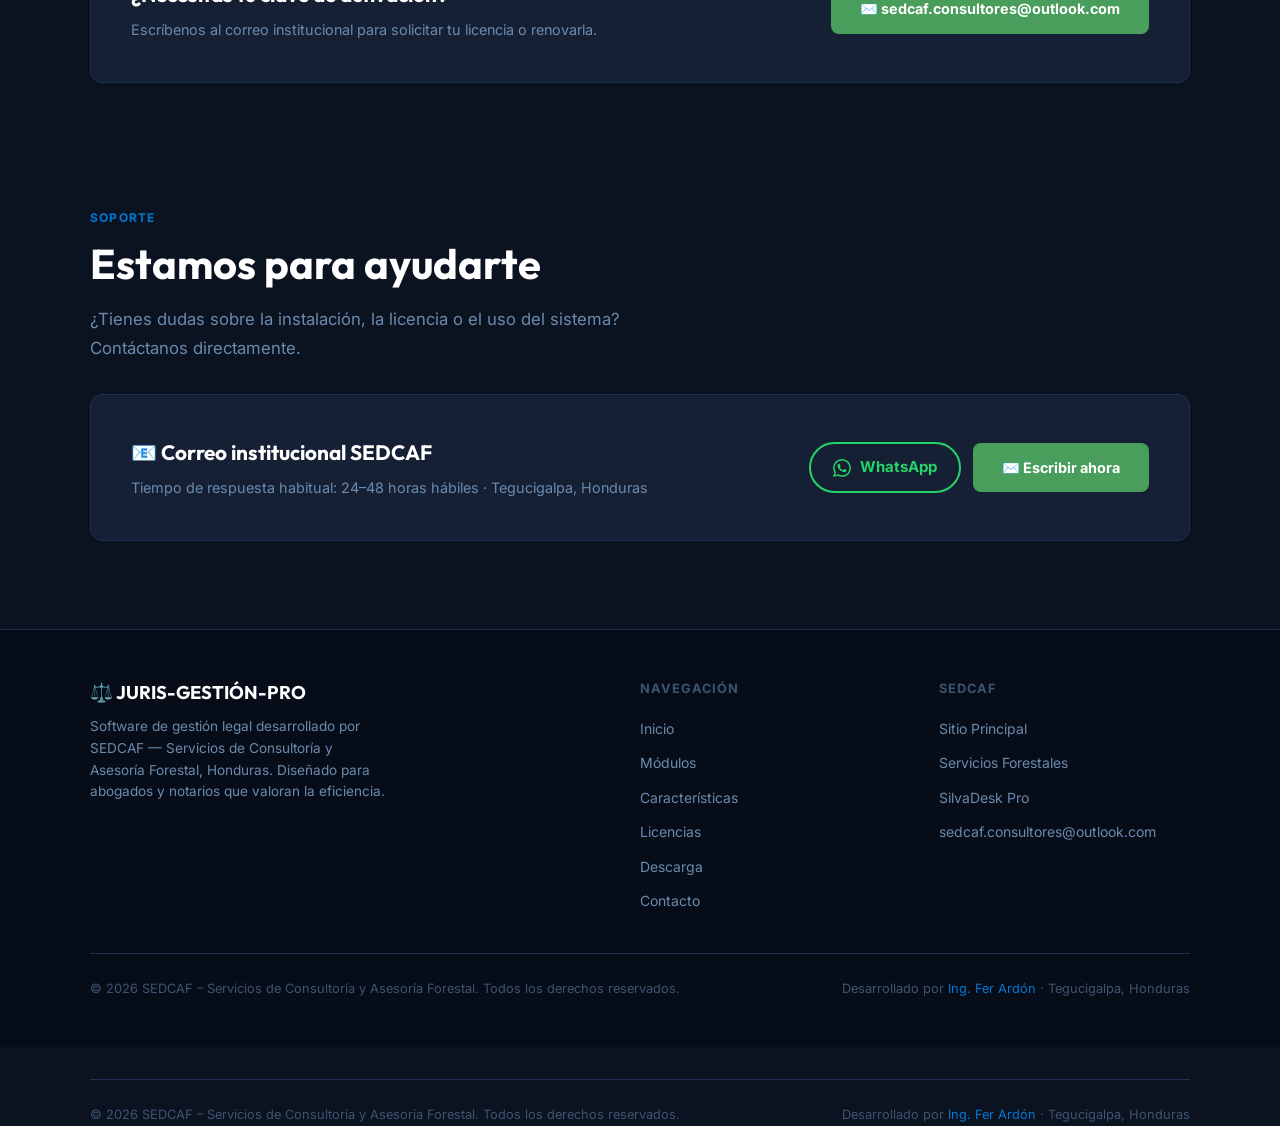
==== commit 12e98527: "feat: add WhatsApp button to contact section" ====
--- a/index.html
+++ b/index.html
@@ -432,11 +432,17 @@
           <h3>📧 Correo institucional SEDCAF</h3>
           <p>Tiempo de respuesta habitual: 24–48 horas hábiles · Tegucigalpa, Honduras</p>
         </div>
-        <a href="mailto:sedcaf.consultores@outlook.com"
-           class="btn-green"
-           id="btn-email-contacto">
-          ✉️ Escribir ahora
-        </a>
+        <div style="display:flex;gap:12px;flex-wrap:wrap;align-items:center;">
+          <a href="https://wa.me/50433527444?text=Hola%2C%20quiero%20informaci%C3%B3n%20sobre%20las%20licencias%20de%20JURIS%20Gesti%C3%B3n%20Pro" target="_blank" rel="noopener" id="btn-whatsapp-contacto" style="display:inline-flex;align-items:center;gap:9px;background:transparent;border:2px solid #25D366;color:#25D366;padding:11px 22px;border-radius:999px;font-size:15px;font-weight:700;text-decoration:none;">
+            <svg width="18" height="18" viewBox="0 0 24 24" fill="currentColor"><path d="M17.472 14.382c-.297-.149-1.758-.867-2.03-.967-.273-.099-.471-.148-.67.15-.197.297-.767.966-.94 1.164-.173.199-.347.223-.644.075-.297-.15-1.255-.463-2.39-1.475-.883-.788-1.48-1.761-1.653-2.059-.173-.297-.018-.458.13-.606.134-.133.298-.347.446-.52.149-.174.198-.298.298-.497.099-.198.05-.371-.025-.52-.075-.149-.669-1.612-.916-2.207-.242-.579-.487-.5-.669-.51-.173-.008-.371-.01-.57-.01-.198 0-.52.074-.792.372-.272.297-1.04 1.016-1.04 2.479 0 1.462 1.065 2.875 1.213 3.074.149.198 2.096 3.2 5.077 4.487.709.306 1.262.489 1.694.625.712.227 1.36.195 1.871.118.571-.085 1.758-.719 2.006-1.413.248-.694.248-1.289.173-1.413-.074-.124-.272-.198-.57-.347m-5.421 7.403h-.004a9.87 9.87 0 01-5.031-1.378l-.361-.214-3.741.982.998-3.648-.235-.374a9.86 9.86 0 01-1.51-5.26c.001-5.45 4.436-9.884 9.888-9.884 2.64 0 5.122 1.03 6.988 2.898a9.825 9.825 0 012.893 6.994c-.003 5.45-4.437 9.884-9.885 9.884m8.413-18.297A11.815 11.815 0 0012.05 0C5.495 0 .16 5.335.157 11.892c0 2.096.547 4.142 1.588 5.945L.057 24l6.305-1.654a11.882 11.882 0 005.683 1.448h.005c6.554 0 11.89-5.335 11.893-11.893a11.821 11.821 0 00-3.48-8.413Z"/></svg>
+            WhatsApp
+          </a>
+          <a href="mailto:sedcaf.consultores@outlook.com"
+             class="btn-green"
+             id="btn-email-contacto">
+            ✉️ Escribir ahora
+          </a>
+        </div>
       </div>
     </div>
   </section>
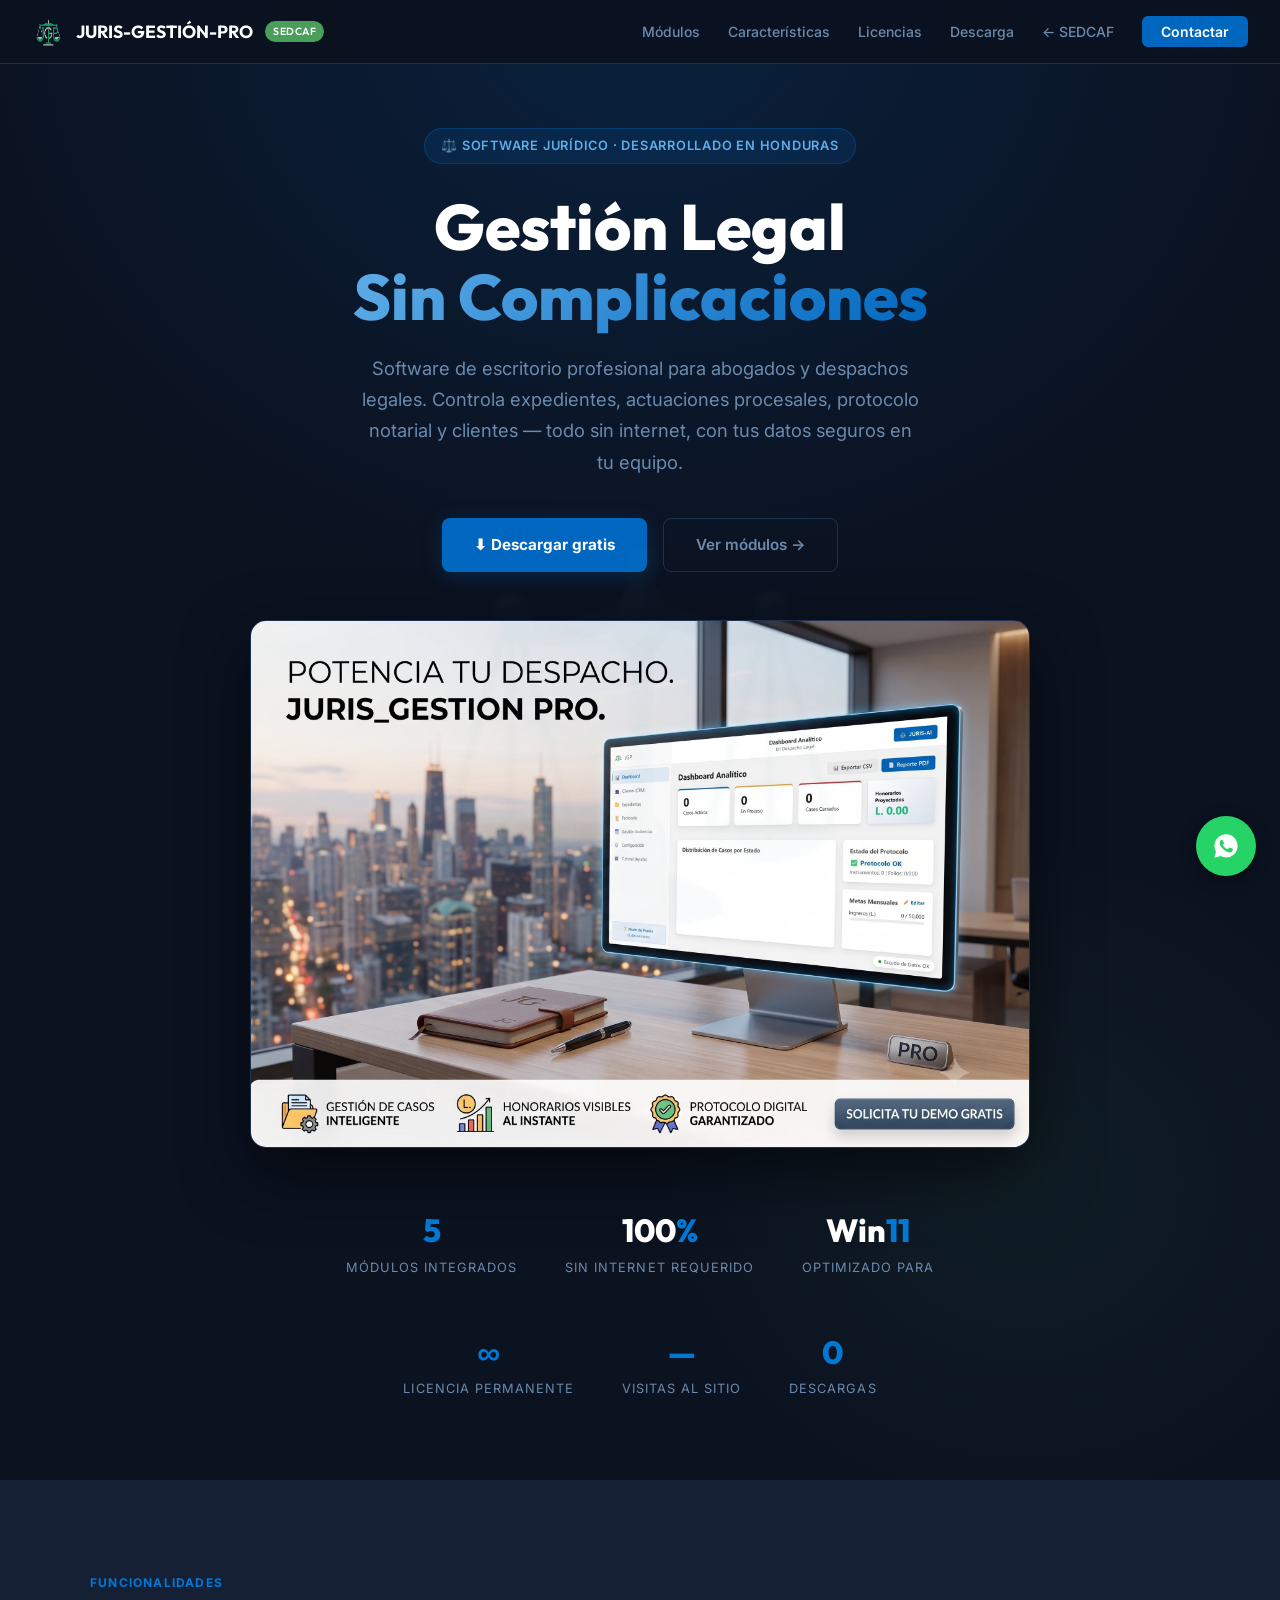
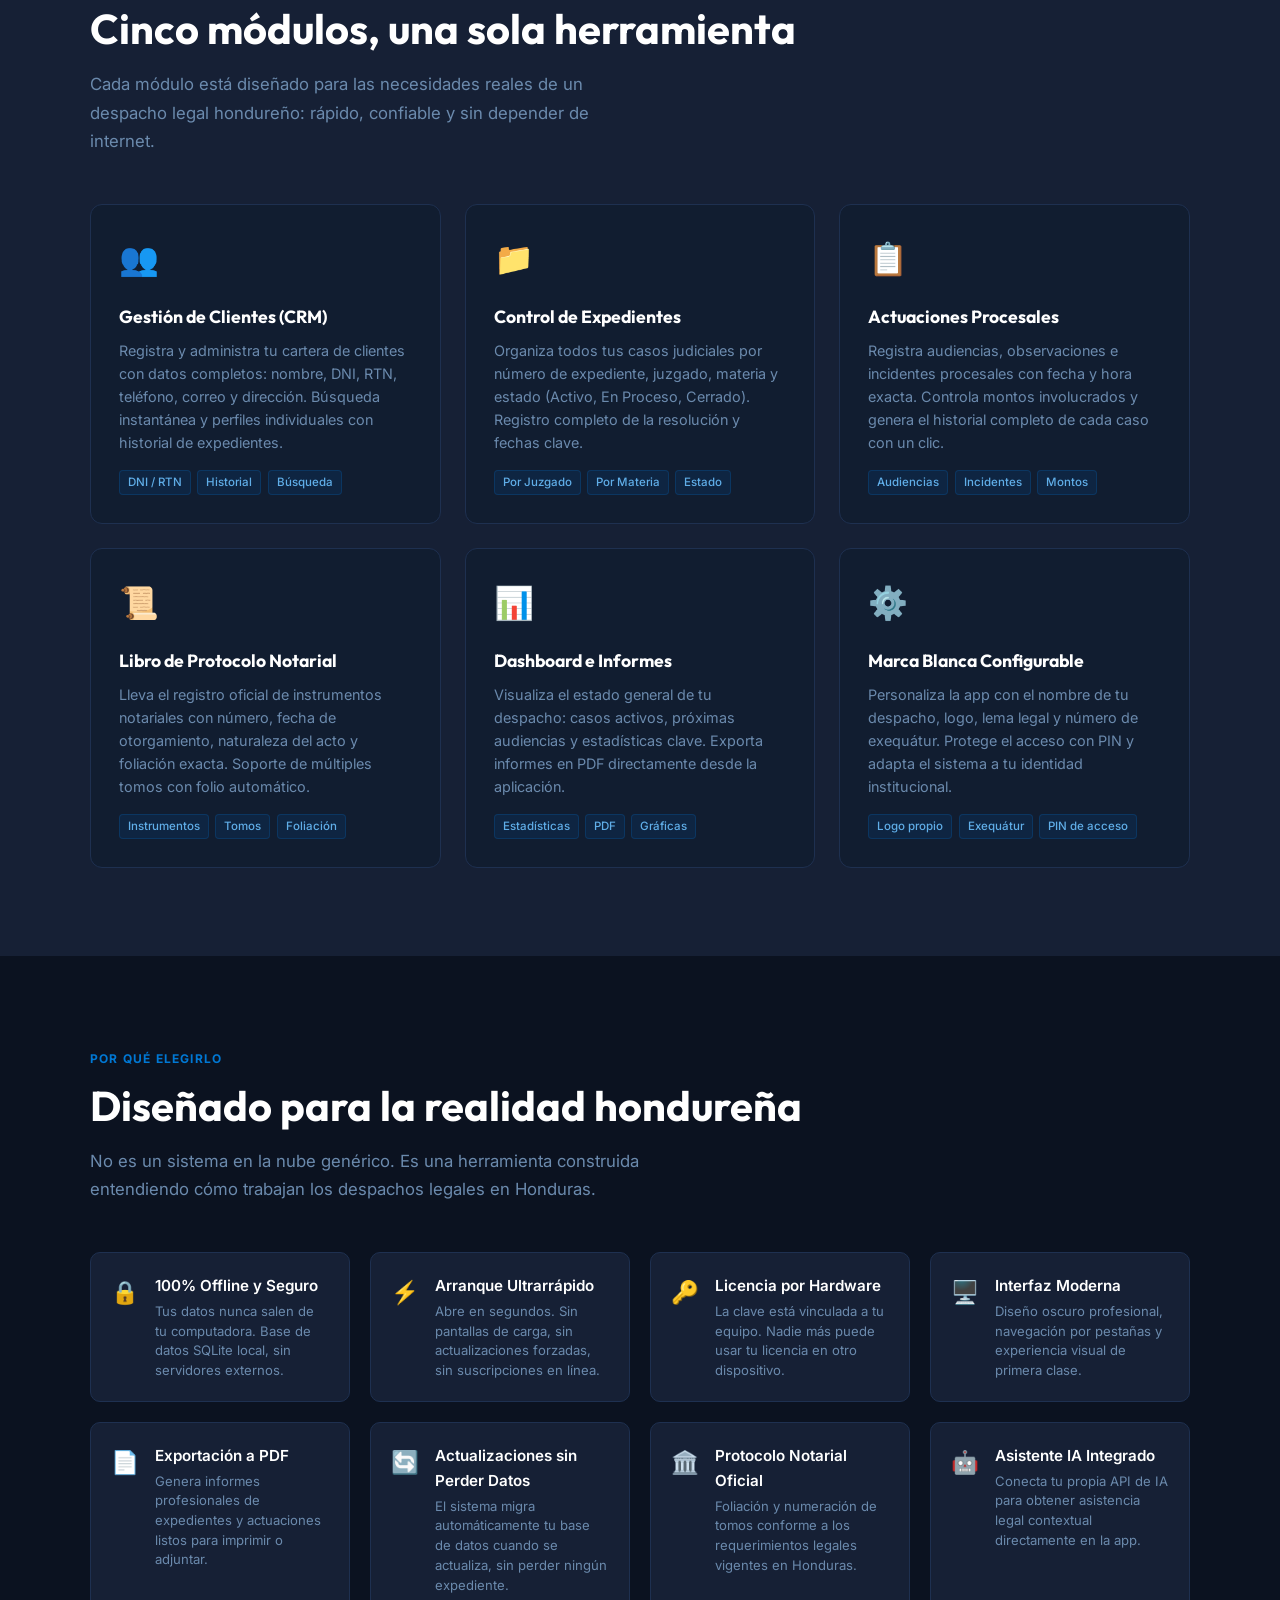
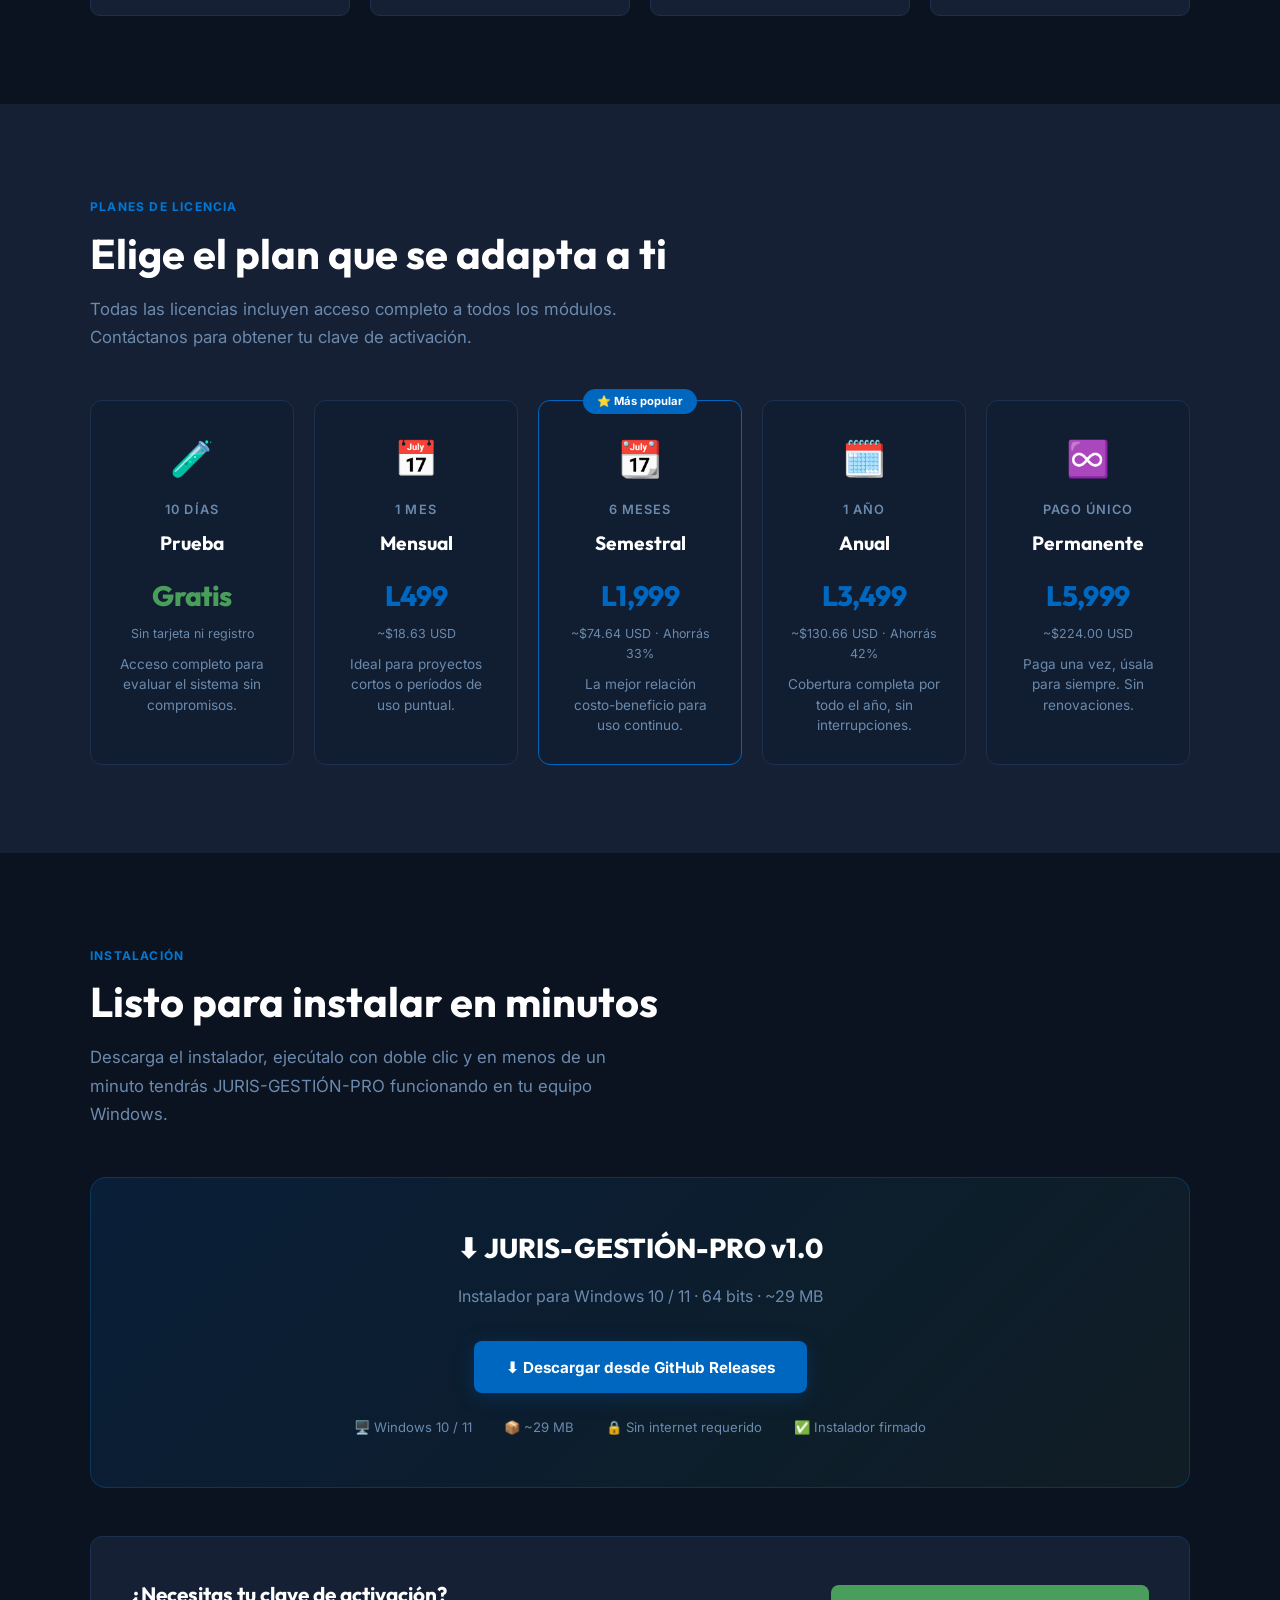
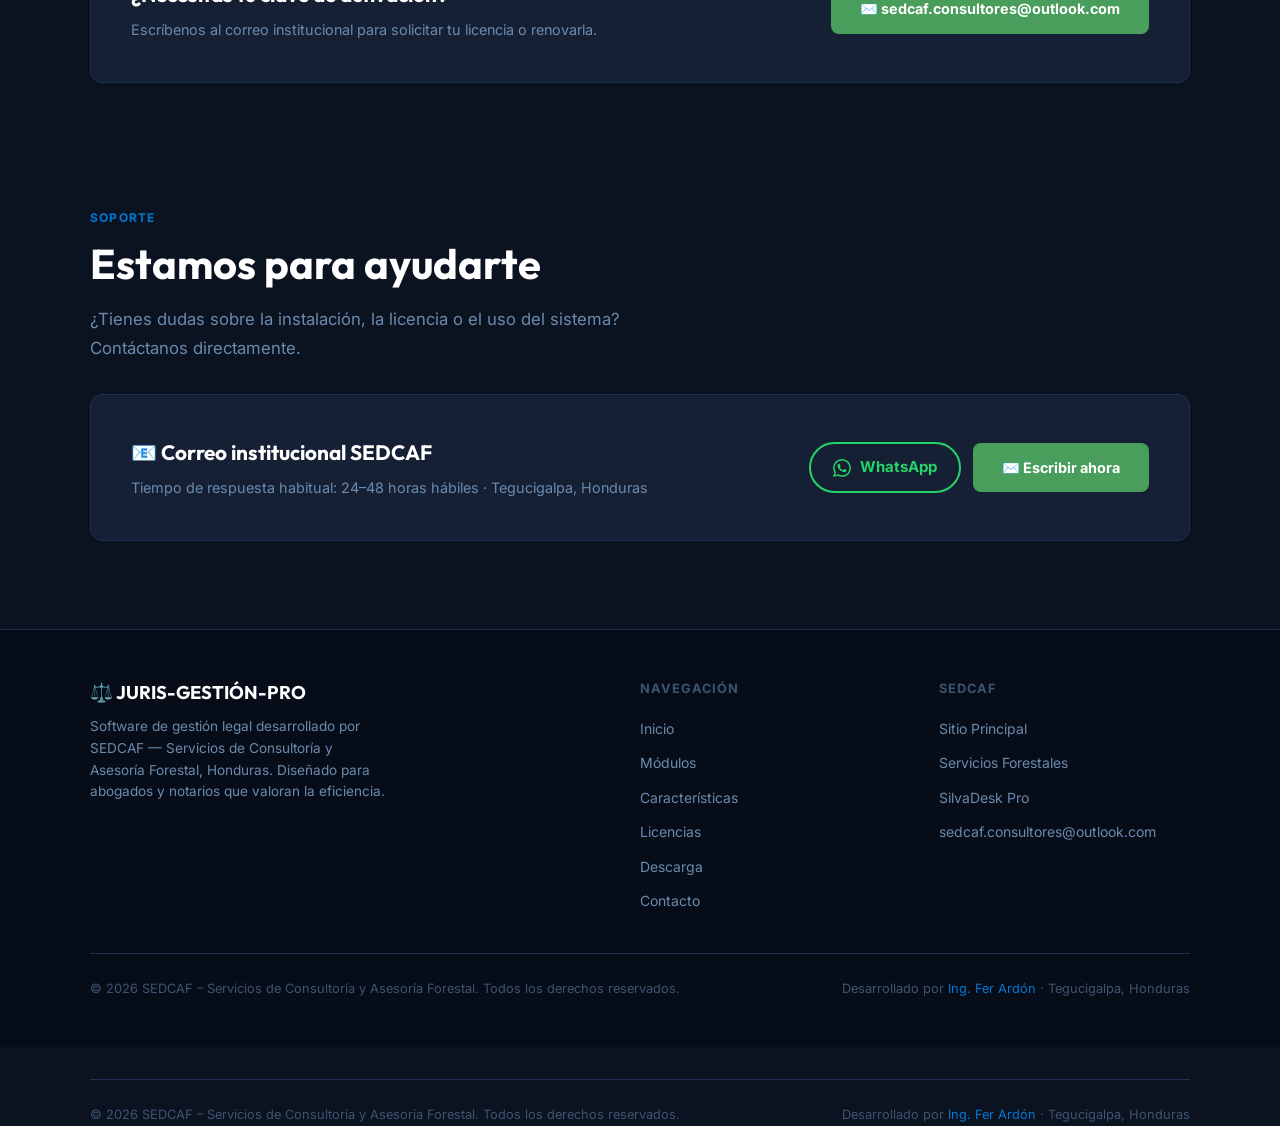
==== commit 7bb73fd1: "feat: agrega boton flotante de WhatsApp y actualizaciones pendientes Agrega boton flotante de WhatsA" ====
--- a/index.html
+++ b/index.html
@@ -516,6 +516,21 @@
       .catch(() => { document.getElementById('counter-visitas').textContent = '—'; });
   </script>
 
+  <!-- Botón flotante de WhatsApp -->
+  <a href="#" id="waFloatBtn" class="wa-float-btn" target="_blank" rel="noopener" aria-label="Escríbenos por WhatsApp">
+    <svg viewBox="0 0 24 24" width="28" height="28" fill="#fff" aria-hidden="true"><path d="M12.04 2C6.58 2 2.13 6.45 2.13 11.91c0 1.75.46 3.48 1.32 5L2 22l5.25-1.38c1.45.79 3.08 1.21 4.79 1.21h.01c5.46 0 9.91-4.45 9.91-9.91 0-2.65-1.03-5.14-2.9-7.01A9.816 9.816 0 0012.04 2zm5.85 14.06c-.24.68-1.4 1.32-1.93 1.4-.5.08-1.11.11-1.79-.11-.41-.13-.94-.31-1.62-.6-2.85-1.23-4.71-4.1-4.85-4.29-.14-.19-1.16-1.55-1.16-2.95 0-1.4.73-2.09 1-2.37.24-.26.53-.32.7-.32.18 0 .35 0 .5.01.16.01.38-.06.6.46.24.55.79 1.9.86 2.04.07.14.11.3.02.49-.09.19-.14.3-.27.46-.14.16-.29.36-.41.48-.14.14-.28.29-.12.57.16.28.71 1.17 1.53 1.9 1.05.94 1.94 1.23 2.22 1.37.28.14.45.12.61-.07.16-.19.7-.81.89-1.09.19-.28.38-.23.63-.14.26.09 1.63.77 1.91.91.28.14.47.21.53.33.07.12.07.68-.17 1.36z"/></svg>
+  </a>
+  <script>
+    // Botón flotante de WhatsApp (número ofuscado)
+    (function(){
+      var c = [53,48,52,51,51,53,50,55,52,52,52];
+      var n = String.fromCharCode.apply(null, c);
+      var msg = encodeURIComponent('Hola, quiero información sobre JURIS-GESTIÓN-PRO');
+      var b = document.getElementById('waFloatBtn');
+      if (b) b.href = 'https://wa.me/' + n + '?text=' + msg;
+    })();
+  </script>
+
 </body>
 </html>
 
--- a/assets/css/styles.css
+++ b/assets/css/styles.css
@@ -667,3 +667,26 @@
   .hero-actions { flex-direction: column; align-items: center; }
   .btn-primary, .btn-secondary { width: 100%; justify-content: center; }
 }
+
+/* ── BOTÓN FLOTANTE WHATSAPP ─────────────────────────────── */
+.wa-float-btn {
+  position: fixed;
+  bottom: 24px;
+  right: 24px;
+  width: 60px;
+  height: 60px;
+  background: #25D366;
+  border-radius: 50%;
+  display: flex;
+  align-items: center;
+  justify-content: center;
+  box-shadow: 0 4px 16px rgba(0,0,0,0.35);
+  z-index: 9999;
+  text-decoration: none;
+  transition: transform 0.2s ease, box-shadow 0.2s ease;
+}
+.wa-float-btn:hover { transform: scale(1.08); box-shadow: 0 6px 24px rgba(37,211,102,0.5); }
+@media (max-width: 600px) {
+  .wa-float-btn { width: 52px; height: 52px; bottom: 16px; right: 16px; }
+  .wa-float-btn svg { width: 24px; height: 24px; }
+}
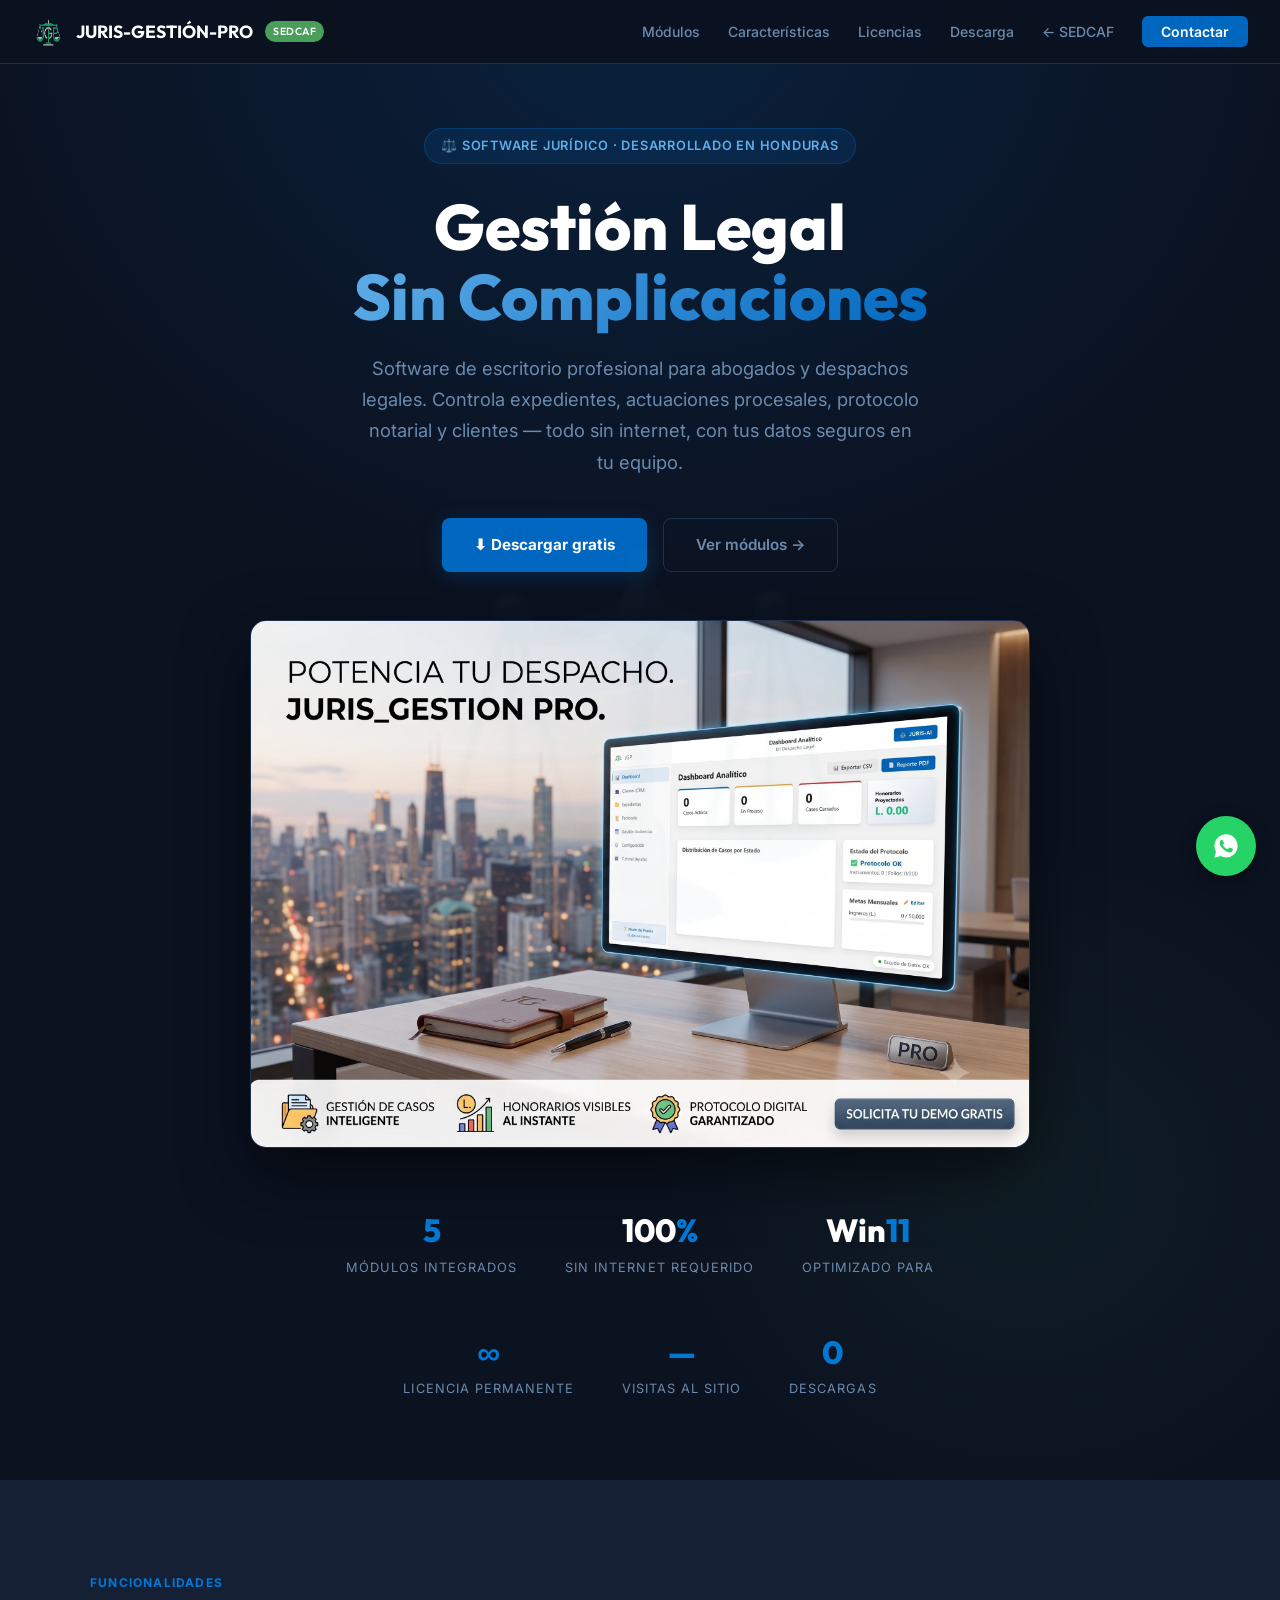
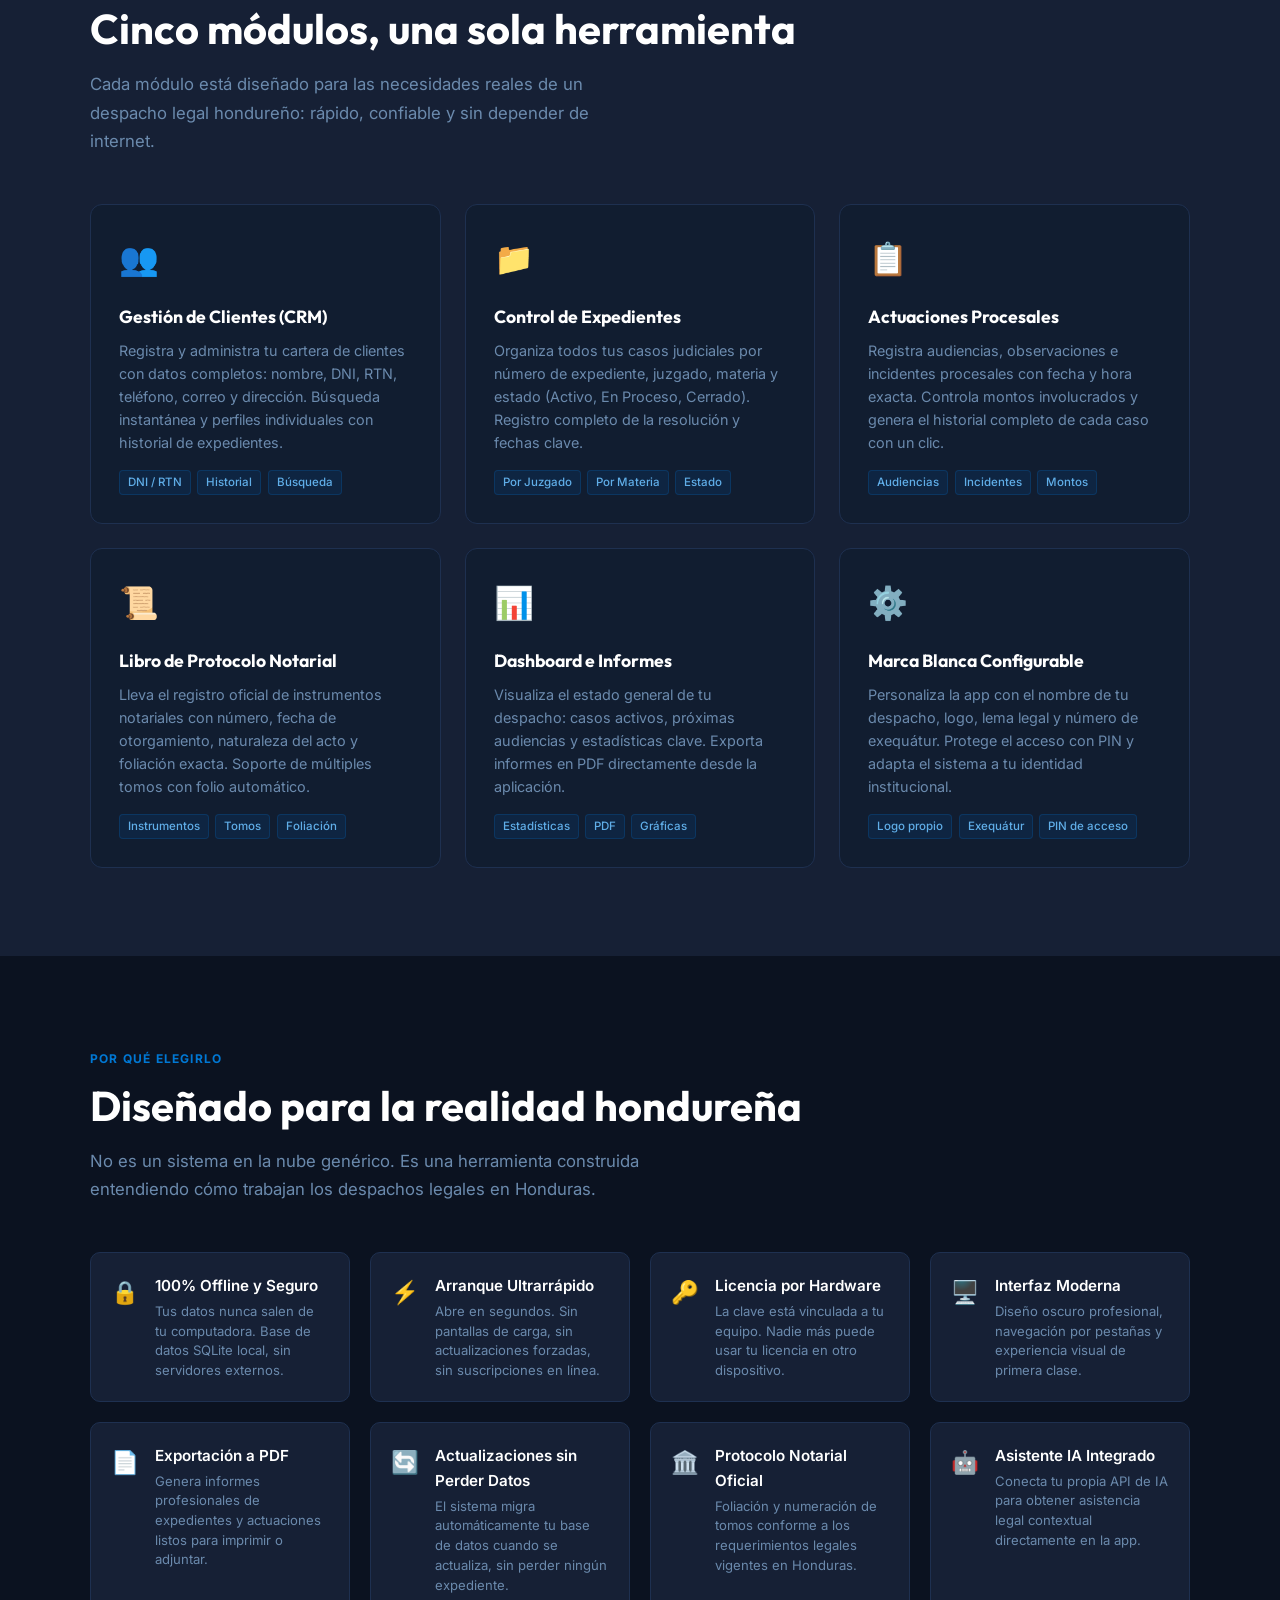
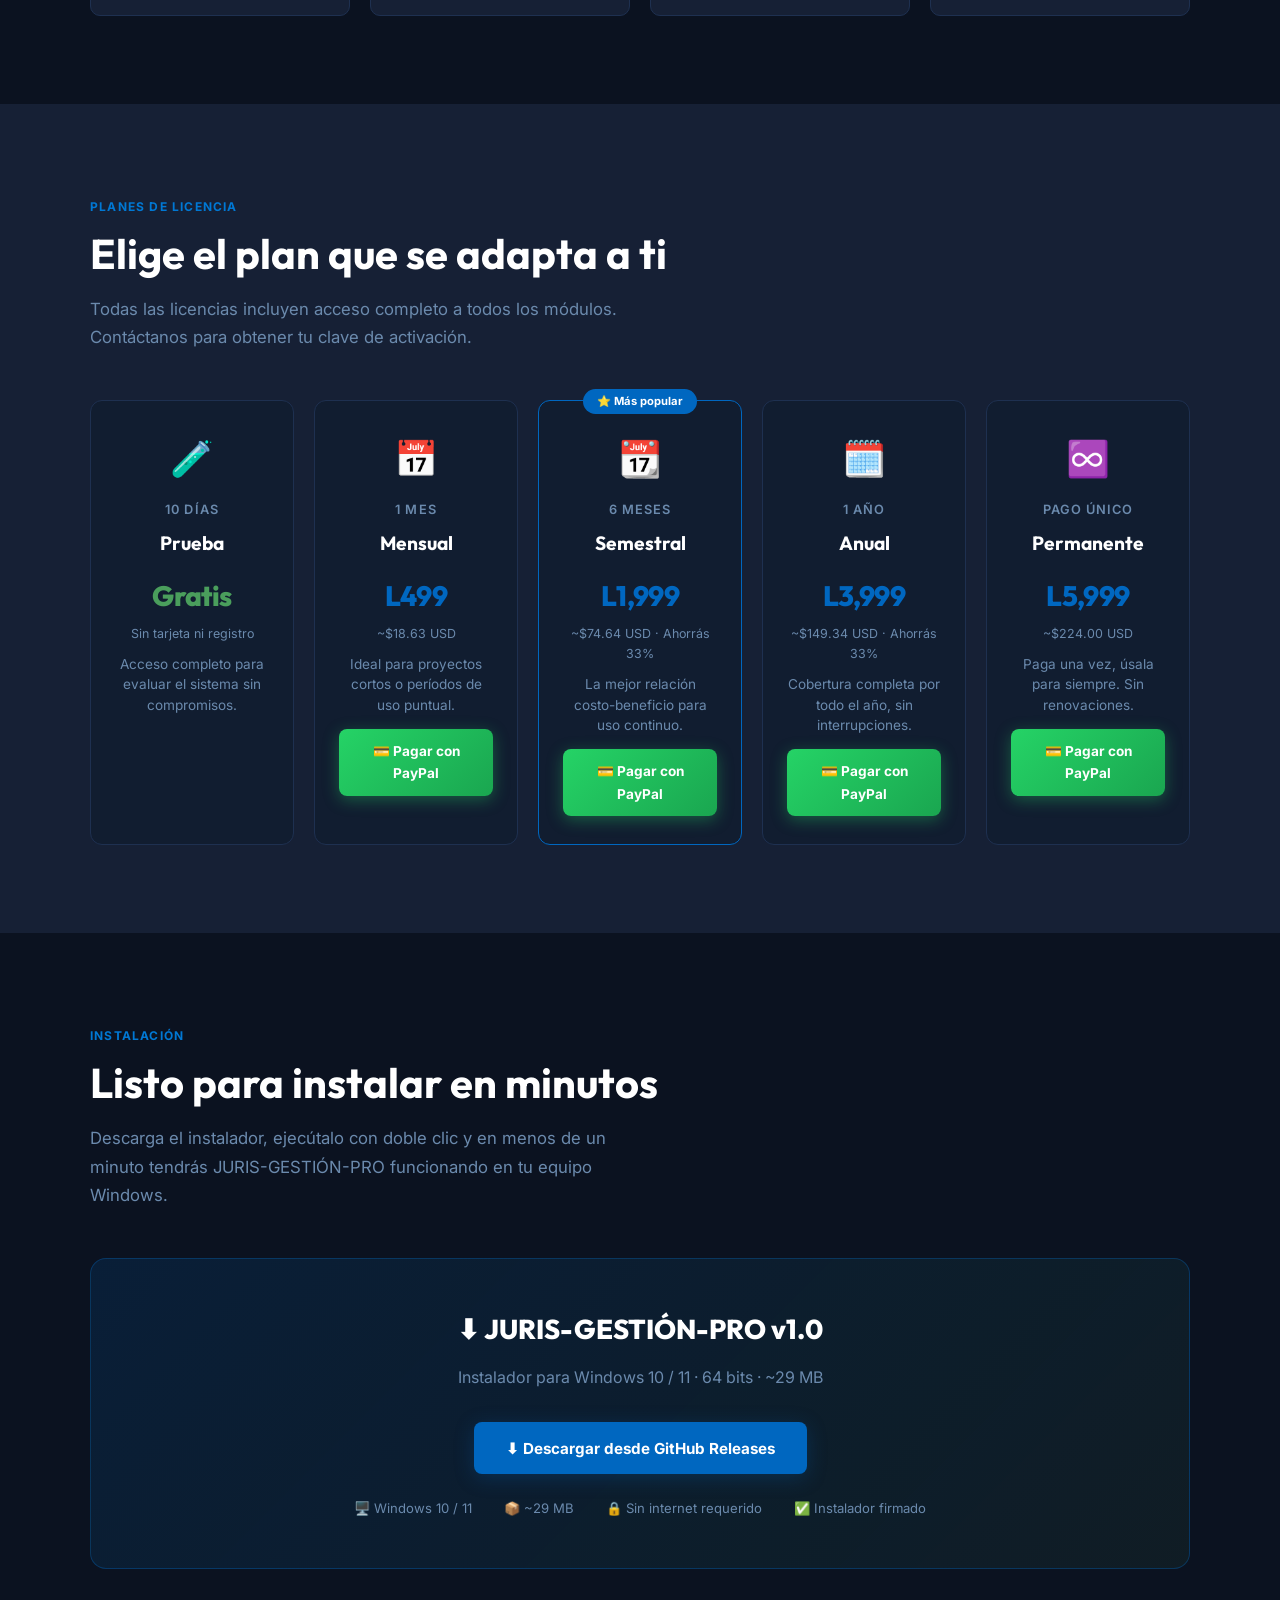
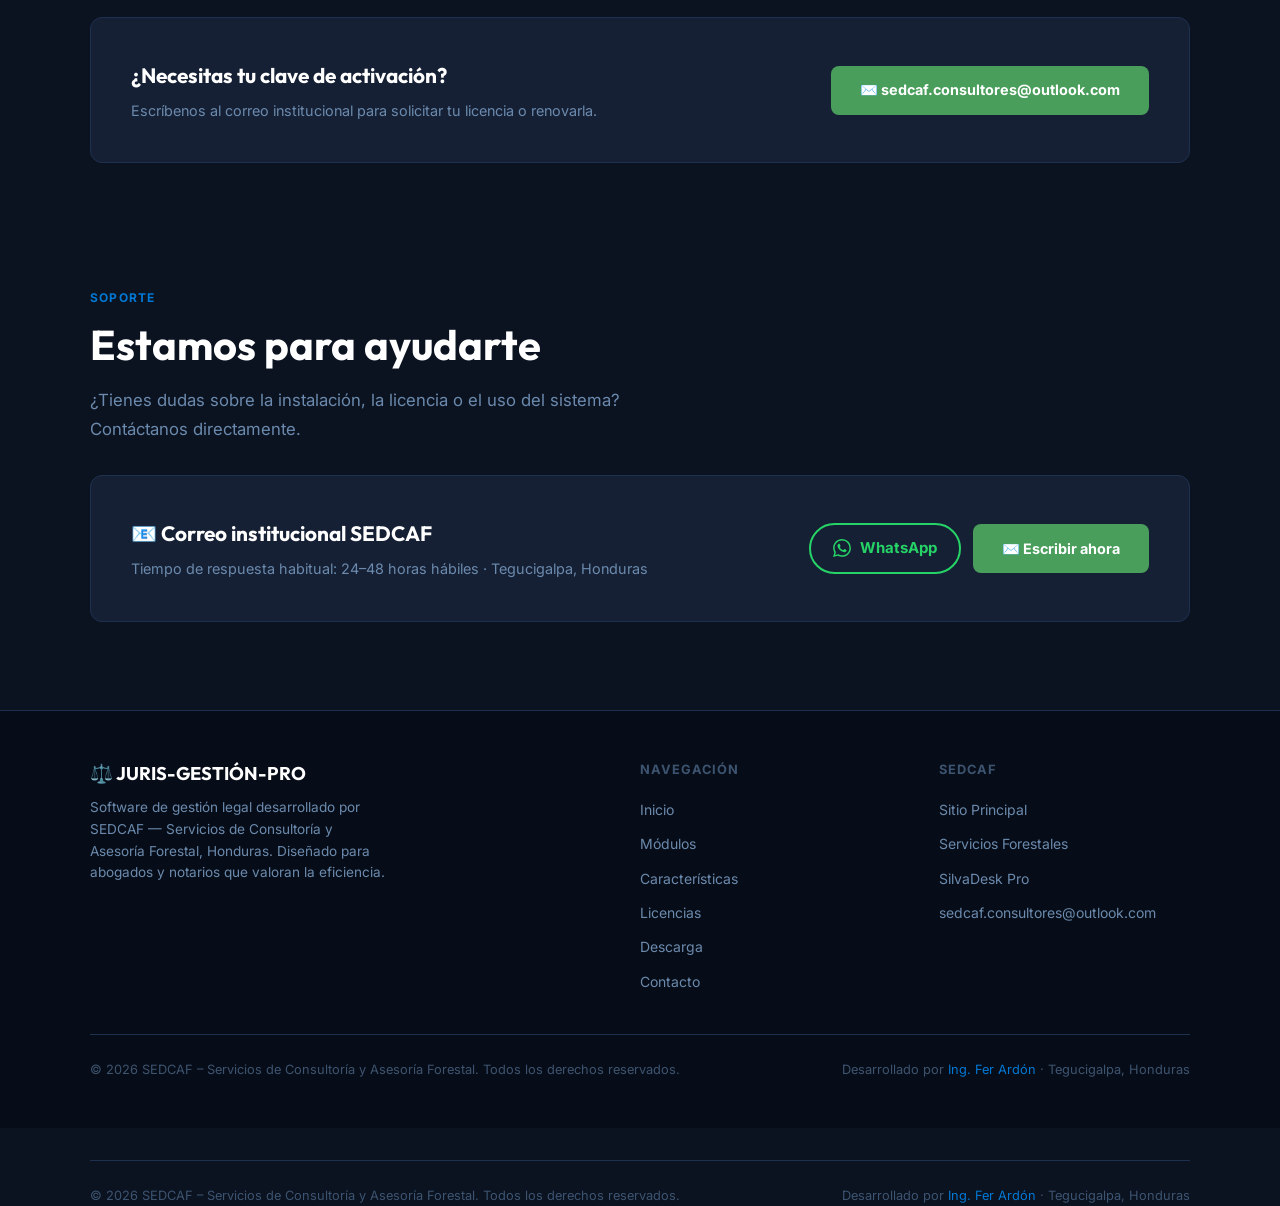
==== commit 6c2bd32d: "feat: agrega botones de pago PayPal a los 4 planes de JURIS-GESTION-PRO Mensual, Semestral, Anual y " ====
--- a/index.html
+++ b/index.html
@@ -337,6 +337,7 @@
           <div class="lic-precio">L499</div>
           <div class="lic-usd">~$18.63 USD</div>
           <div class="lic-desc">Ideal para proyectos cortos o períodos de uso puntual.</div>
+          <a href="https://www.paypal.com/ncp/payment/KVSW9XR687P4S" target="_blank" rel="noopener" class="btn-pay">💳 Pagar con PayPal</a>
         </div>
 
         <div class="licencia-card destacado">
@@ -346,15 +347,17 @@
           <div class="lic-precio">L1,999</div>
           <div class="lic-usd">~$74.64 USD · Ahorrás 33%</div>
           <div class="lic-desc">La mejor relación costo-beneficio para uso continuo.</div>
+          <a href="https://www.paypal.com/ncp/payment/S7SCBH6C7X9J2" target="_blank" rel="noopener" class="btn-pay">💳 Pagar con PayPal</a>
         </div>
 
         <div class="licencia-card">
           <div class="lic-icono">🗓️</div>
           <div class="lic-periodo">1 año</div>
           <div class="lic-nombre">Anual</div>
-          <div class="lic-precio">L3,499</div>
-          <div class="lic-usd">~$130.66 USD · Ahorrás 42%</div>
+          <div class="lic-precio">L3,999</div>
+          <div class="lic-usd">~$149.34 USD · Ahorrás 33%</div>
           <div class="lic-desc">Cobertura completa por todo el año, sin interrupciones.</div>
+          <a href="https://www.paypal.com/ncp/payment/XD6RYZ93FH4N8" target="_blank" rel="noopener" class="btn-pay">💳 Pagar con PayPal</a>
         </div>
 
         <div class="licencia-card">
@@ -364,6 +367,7 @@
           <div class="lic-precio">L5,999</div>
           <div class="lic-usd">~$224.00 USD</div>
           <div class="lic-desc">Paga una vez, úsala para siempre. Sin renovaciones.</div>
+          <a href="https://www.paypal.com/ncp/payment/43N3CSRZD2PHL" target="_blank" rel="noopener" class="btn-pay">💳 Pagar con PayPal</a>
         </div>
 
       </div>
--- a/assets/css/styles.css
+++ b/assets/css/styles.css
@@ -498,6 +498,29 @@
   margin-bottom: .6rem;
 }
 
+.btn-pay {
+  display: inline-flex;
+  align-items: center;
+  justify-content: center;
+  gap: .5rem;
+  width: 100%;
+  margin-top: .85rem;
+  background: linear-gradient(135deg, #25D366 0%, #1aa650 100%);
+  color: #ffffff;
+  padding: .7rem 1rem;
+  border-radius: 8px;
+  font-weight: 700;
+  font-size: .85rem;
+  box-shadow: 0 4px 16px rgba(37, 211, 102, 0.35);
+  transition: transform .15s, box-shadow .2s;
+}
+
+.btn-pay:hover {
+  transform: translateY(-2px);
+  box-shadow: 0 6px 22px rgba(37, 211, 102, 0.5);
+  color: #ffffff;
+}
+
 /* ── Descarga ────────────────────────────────────────────── */
 .download-box {
   background: linear-gradient(135deg, rgba(0,103,192,0.15) 0%, rgba(74,158,92,0.08) 100%);
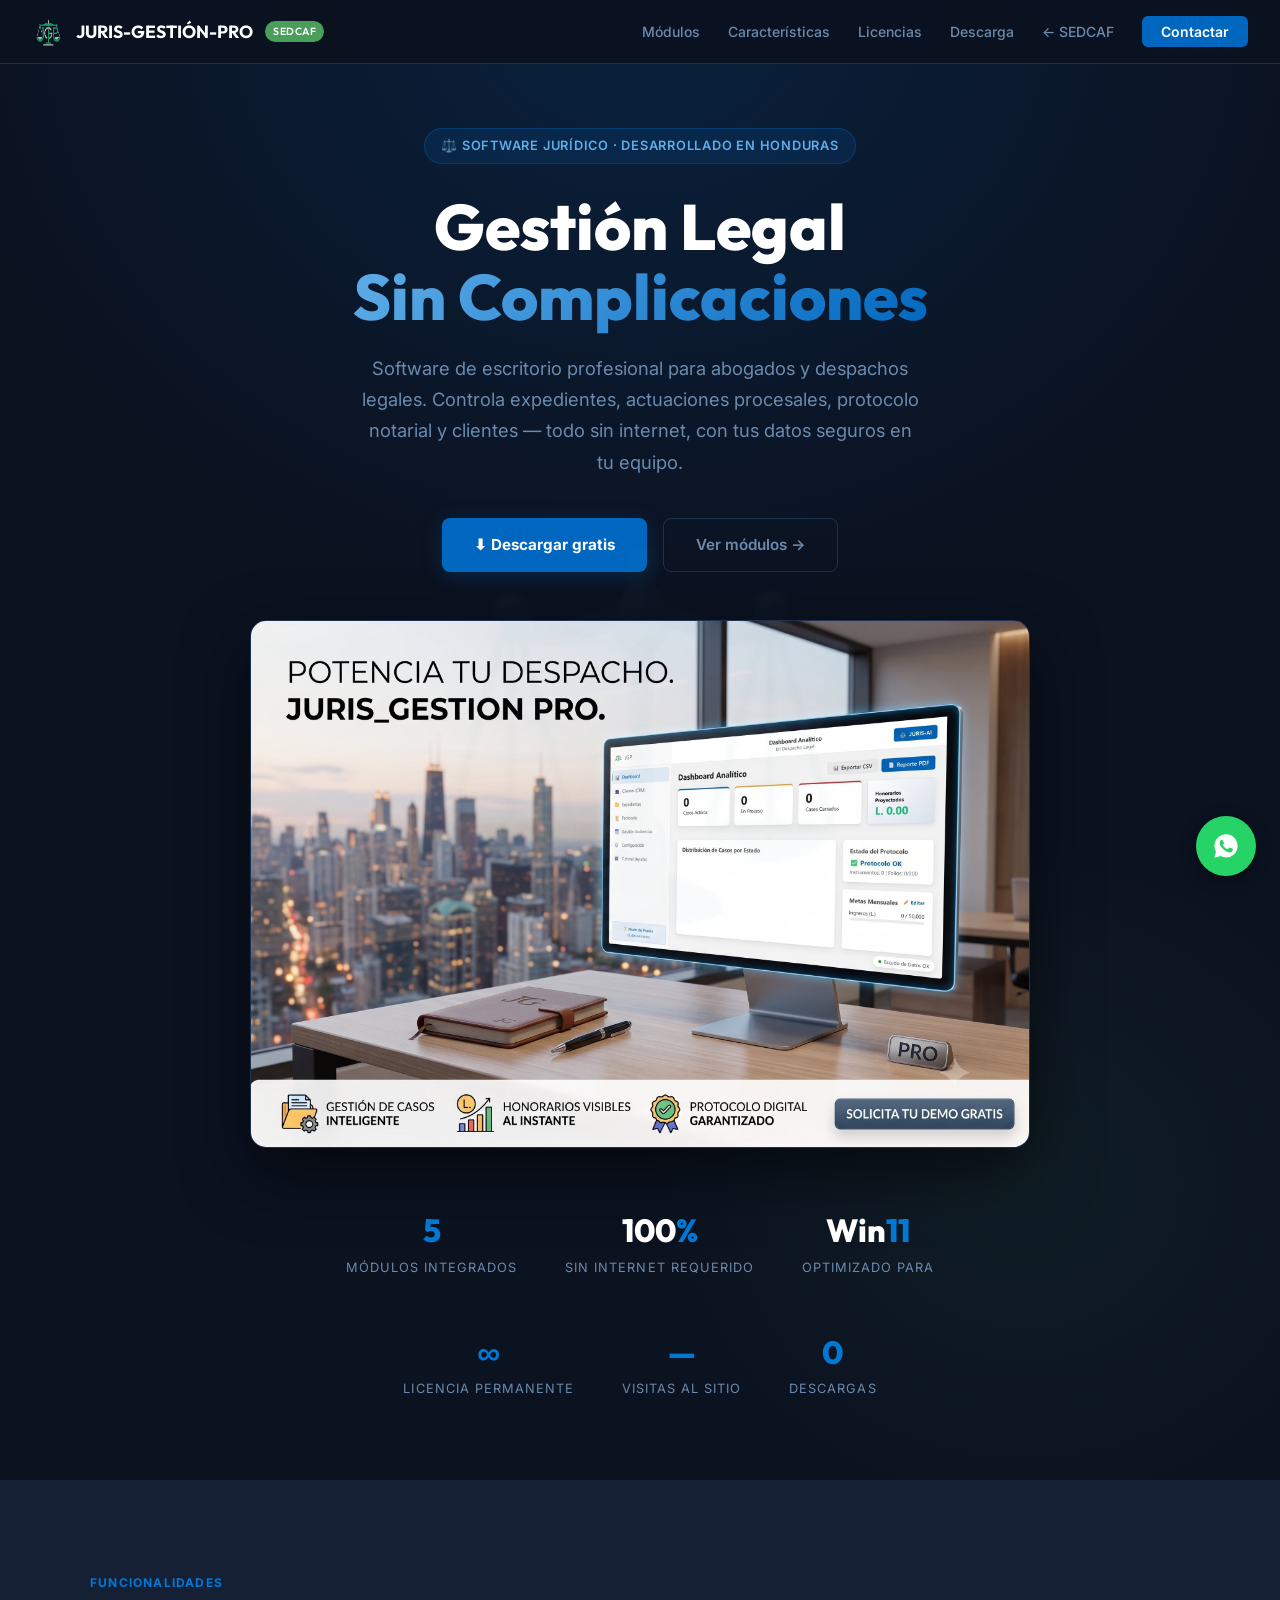
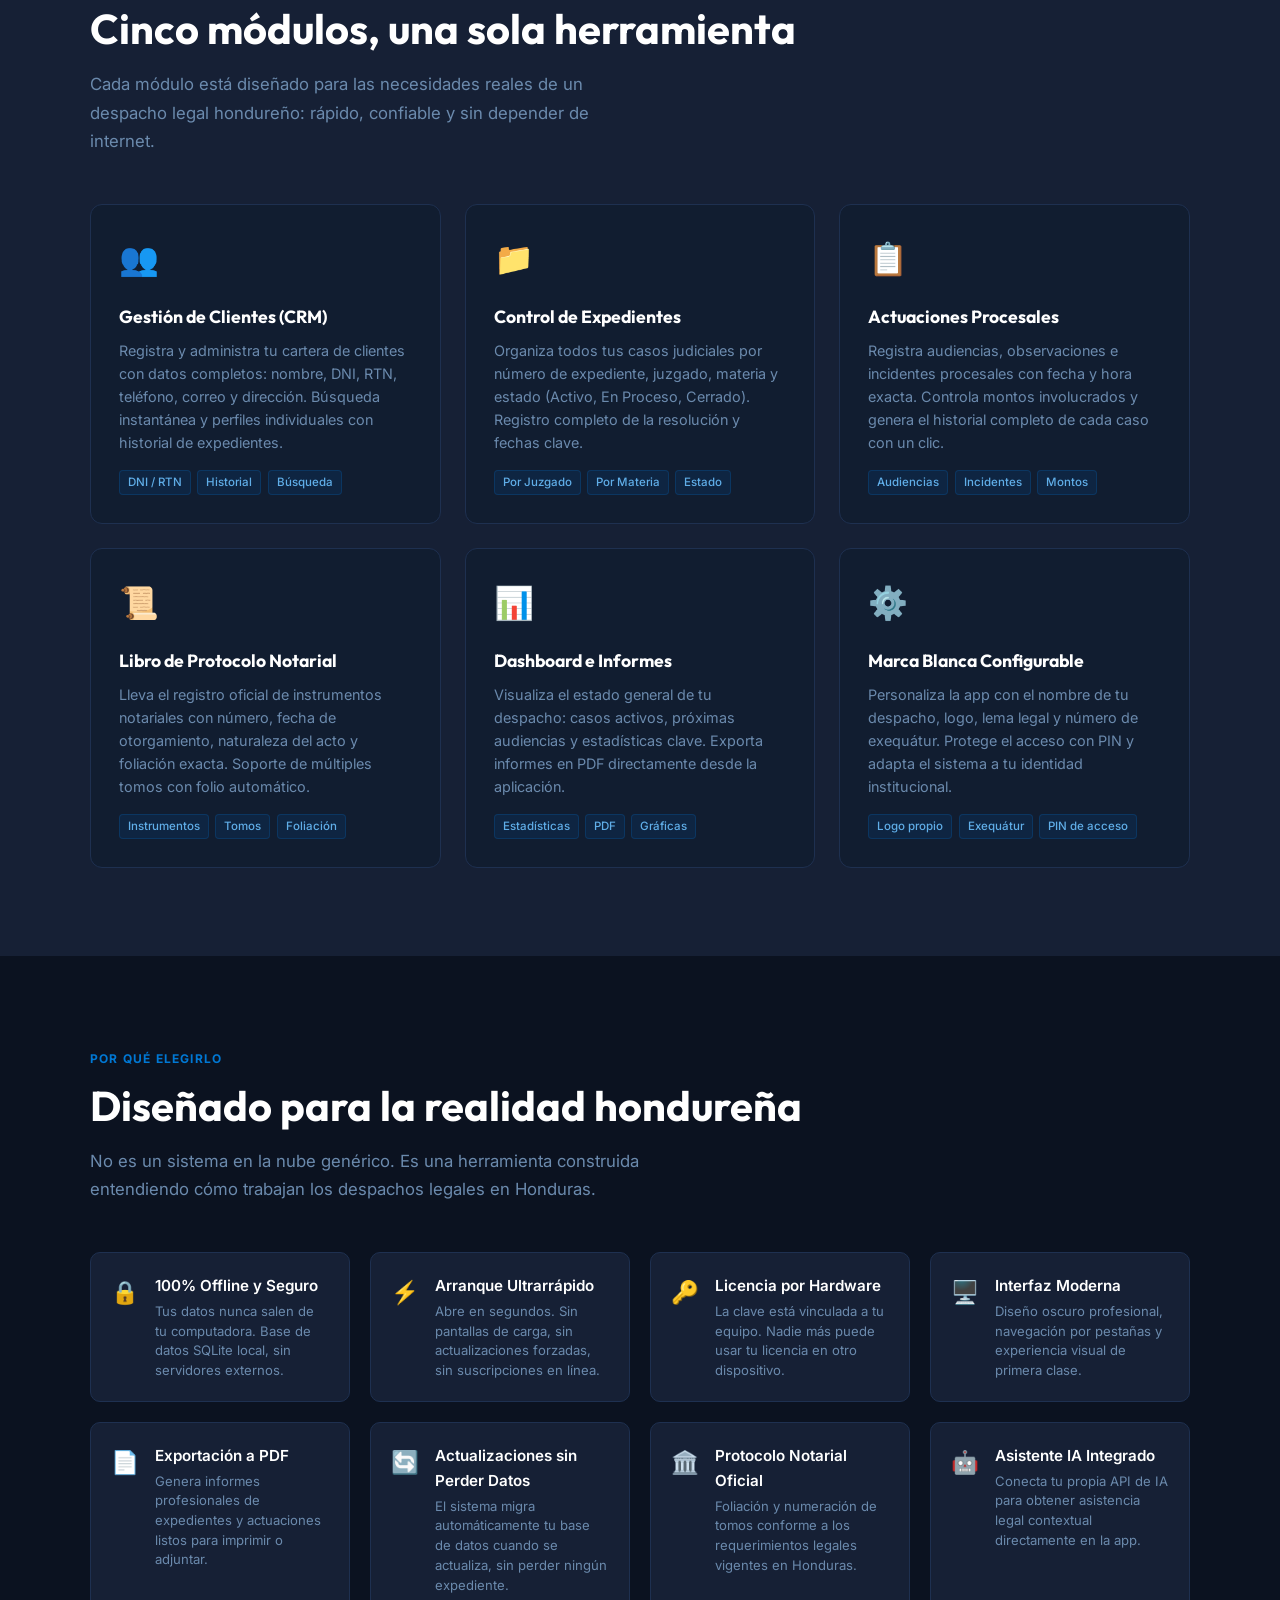
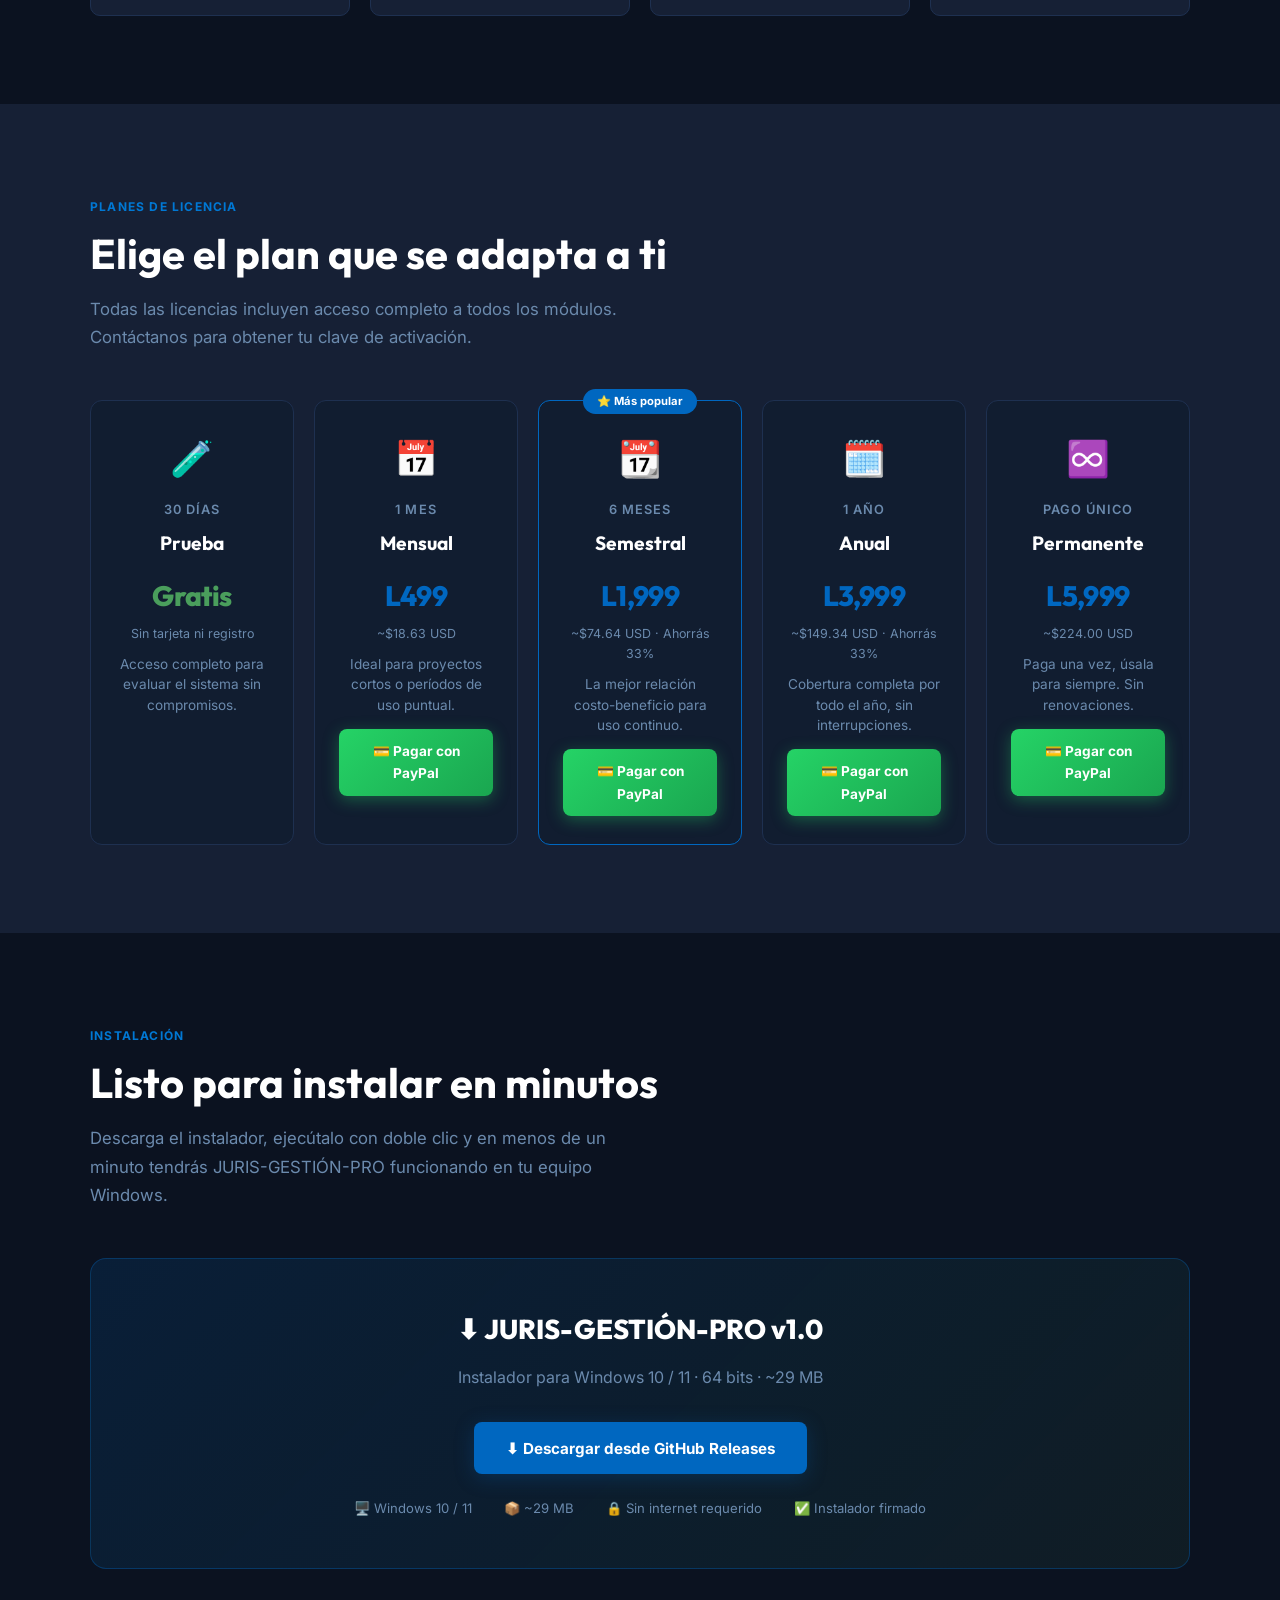
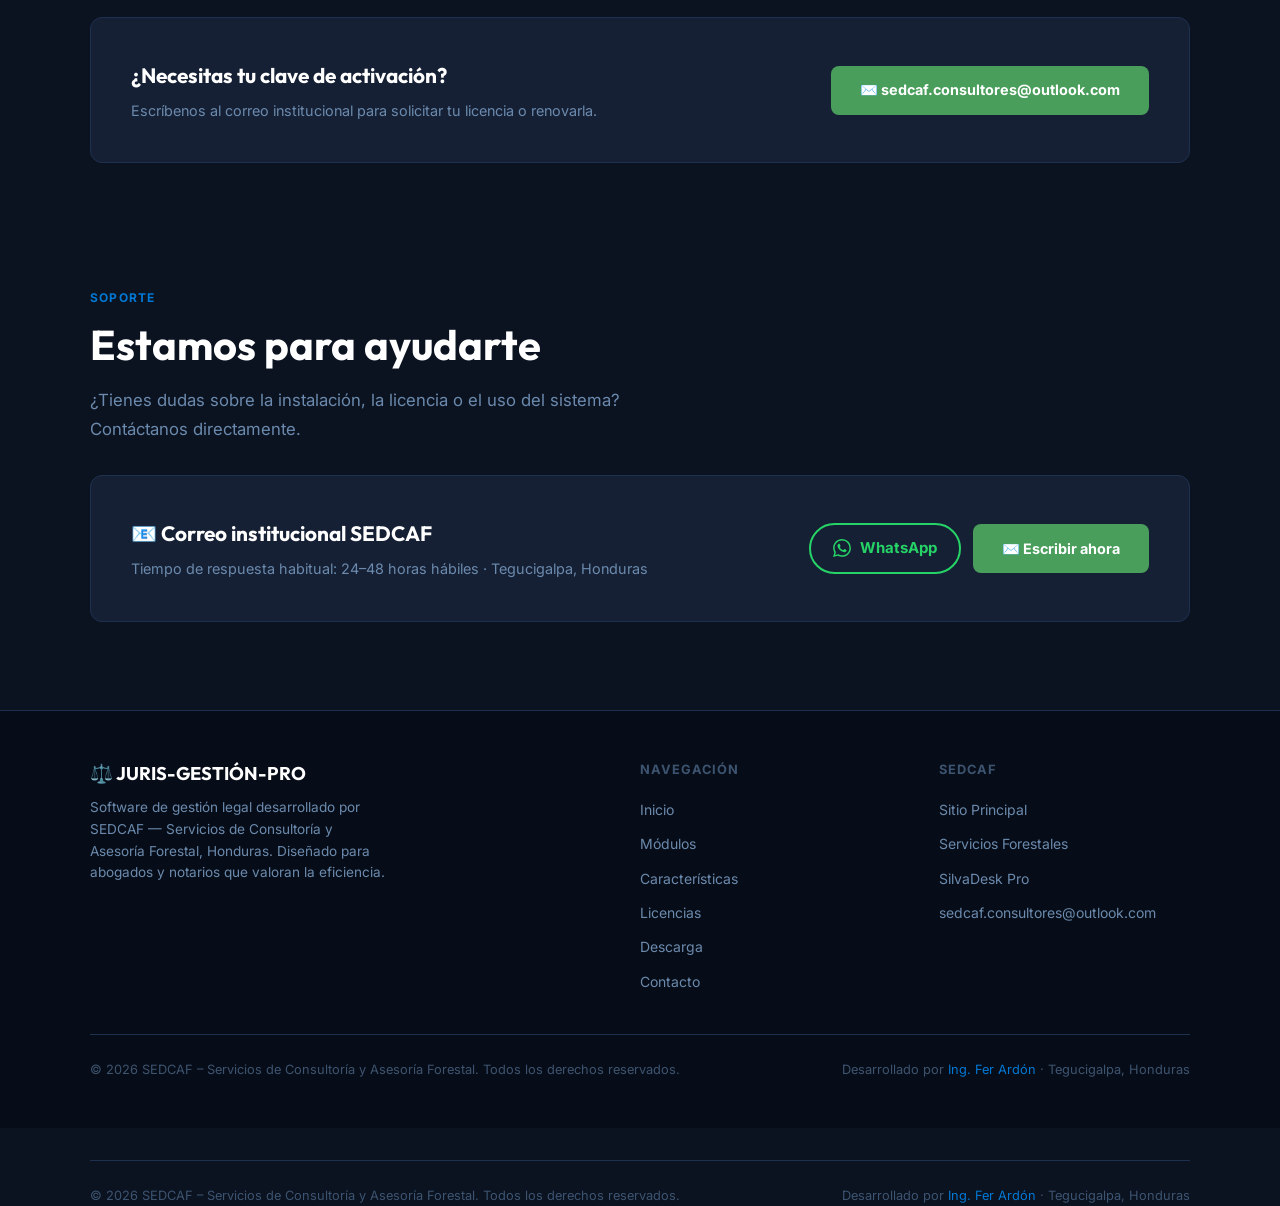
==== commit ae8afef7: "Corregir periodo de prueba a 30 dias en la web" ====
--- a/index.html
+++ b/index.html
@@ -323,7 +323,7 @@
 
         <div class="licencia-card">
           <div class="lic-icono">🧪</div>
-          <div class="lic-periodo">10 días</div>
+          <div class="lic-periodo">30 días</div>
           <div class="lic-nombre">Prueba</div>
           <div class="lic-precio gratis">Gratis</div>
           <div class="lic-usd">Sin tarjeta ni registro</div>
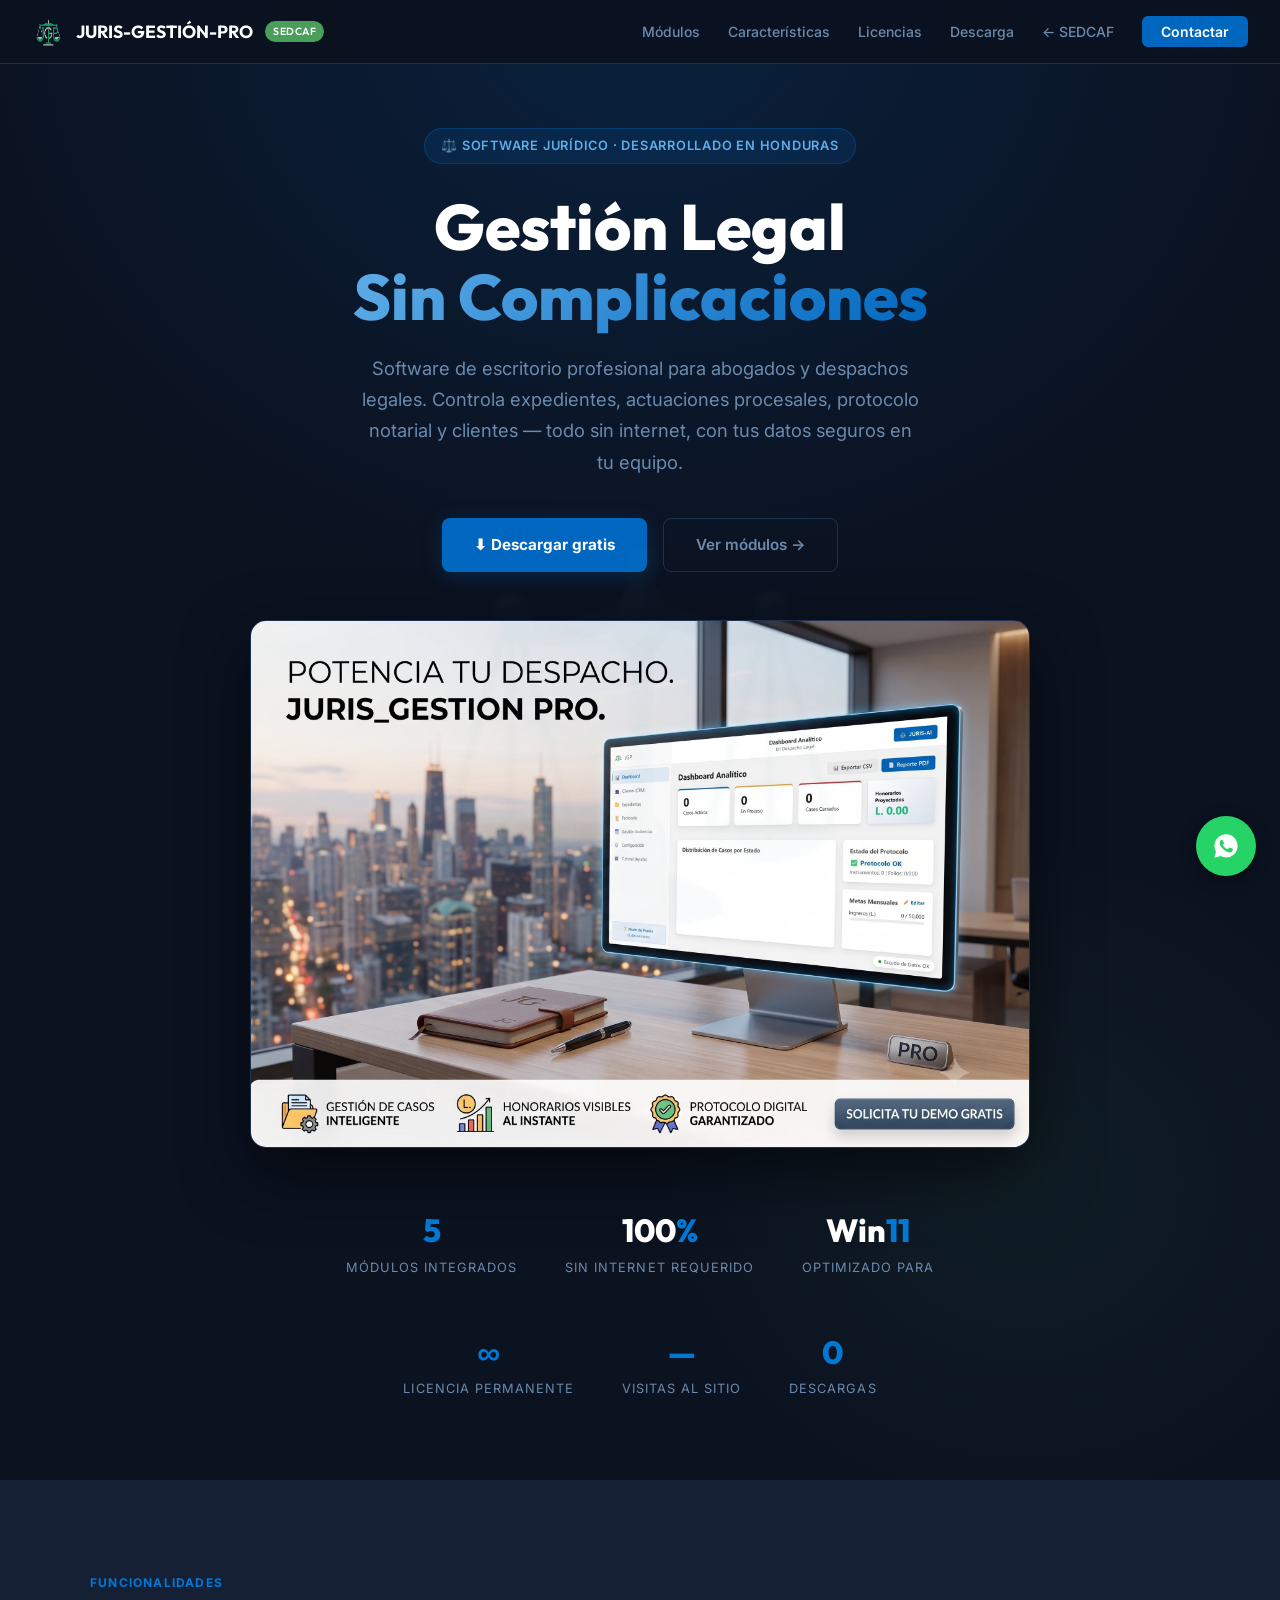
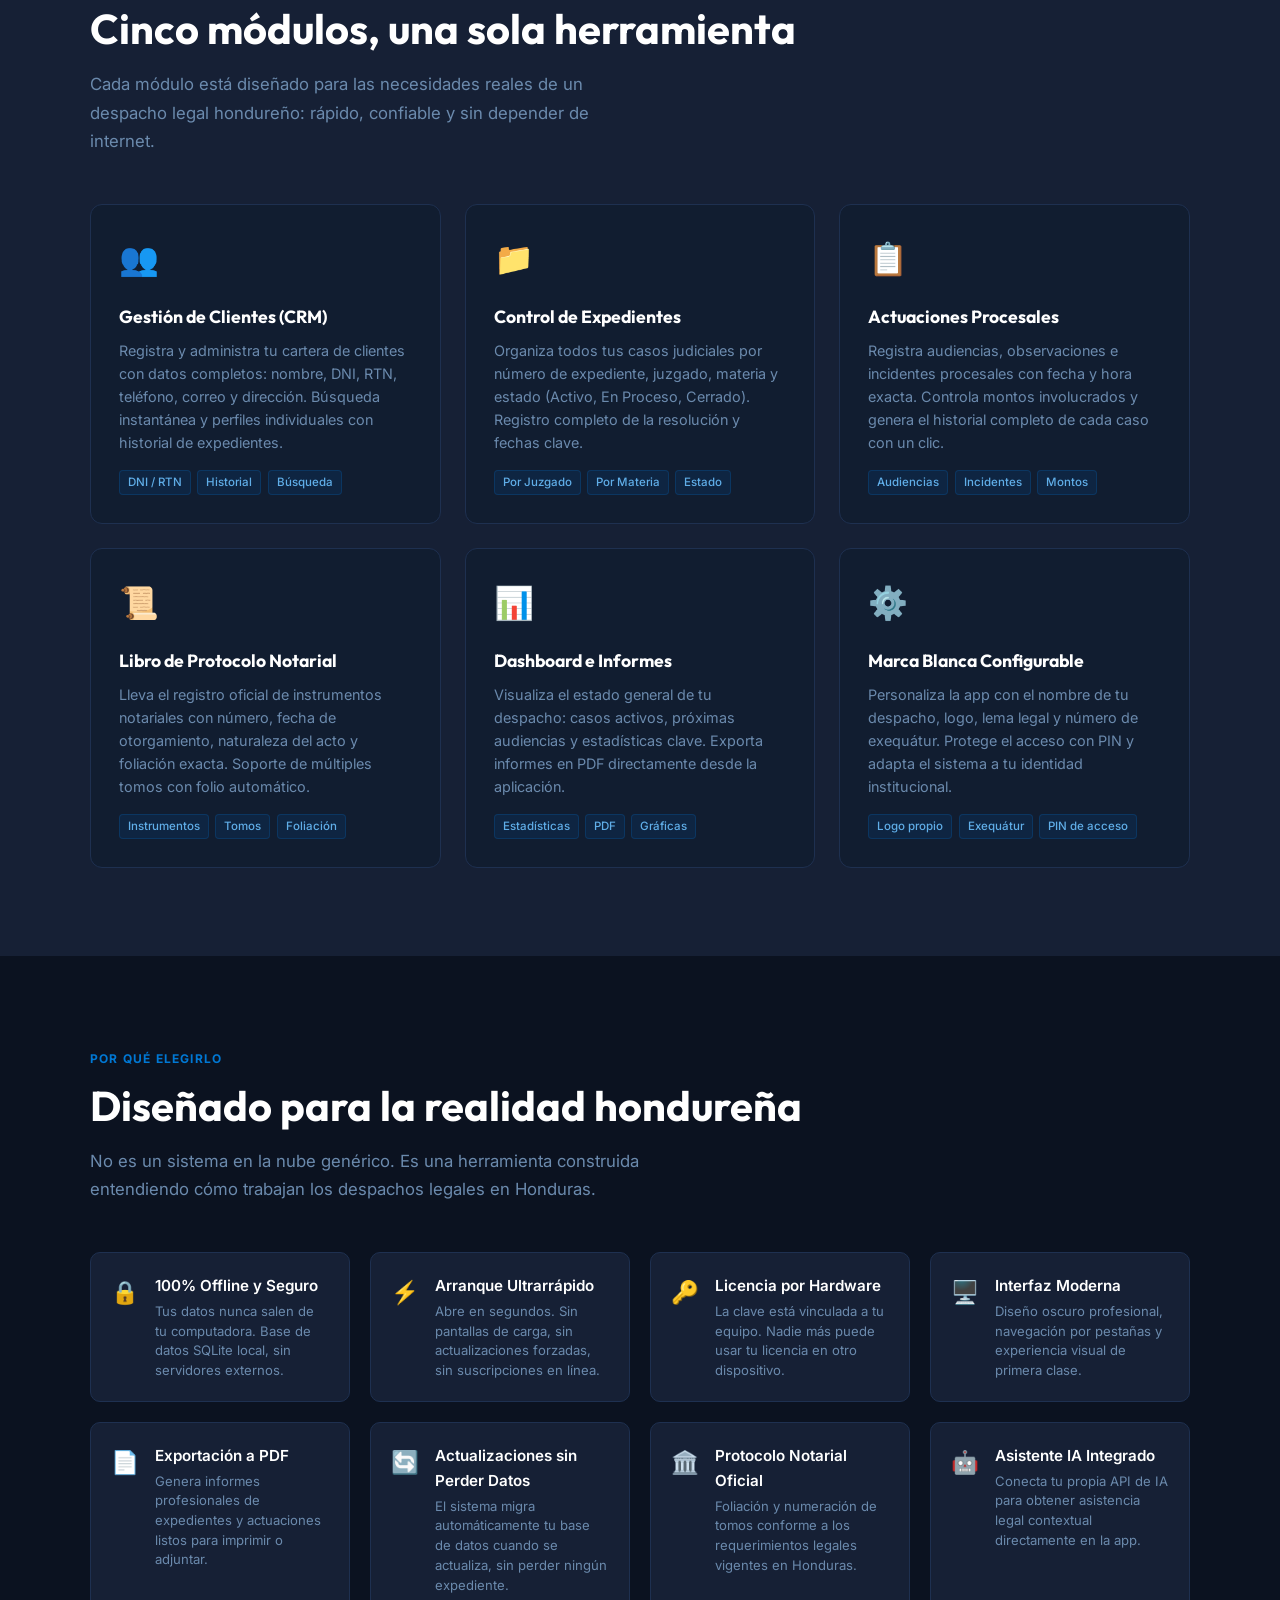
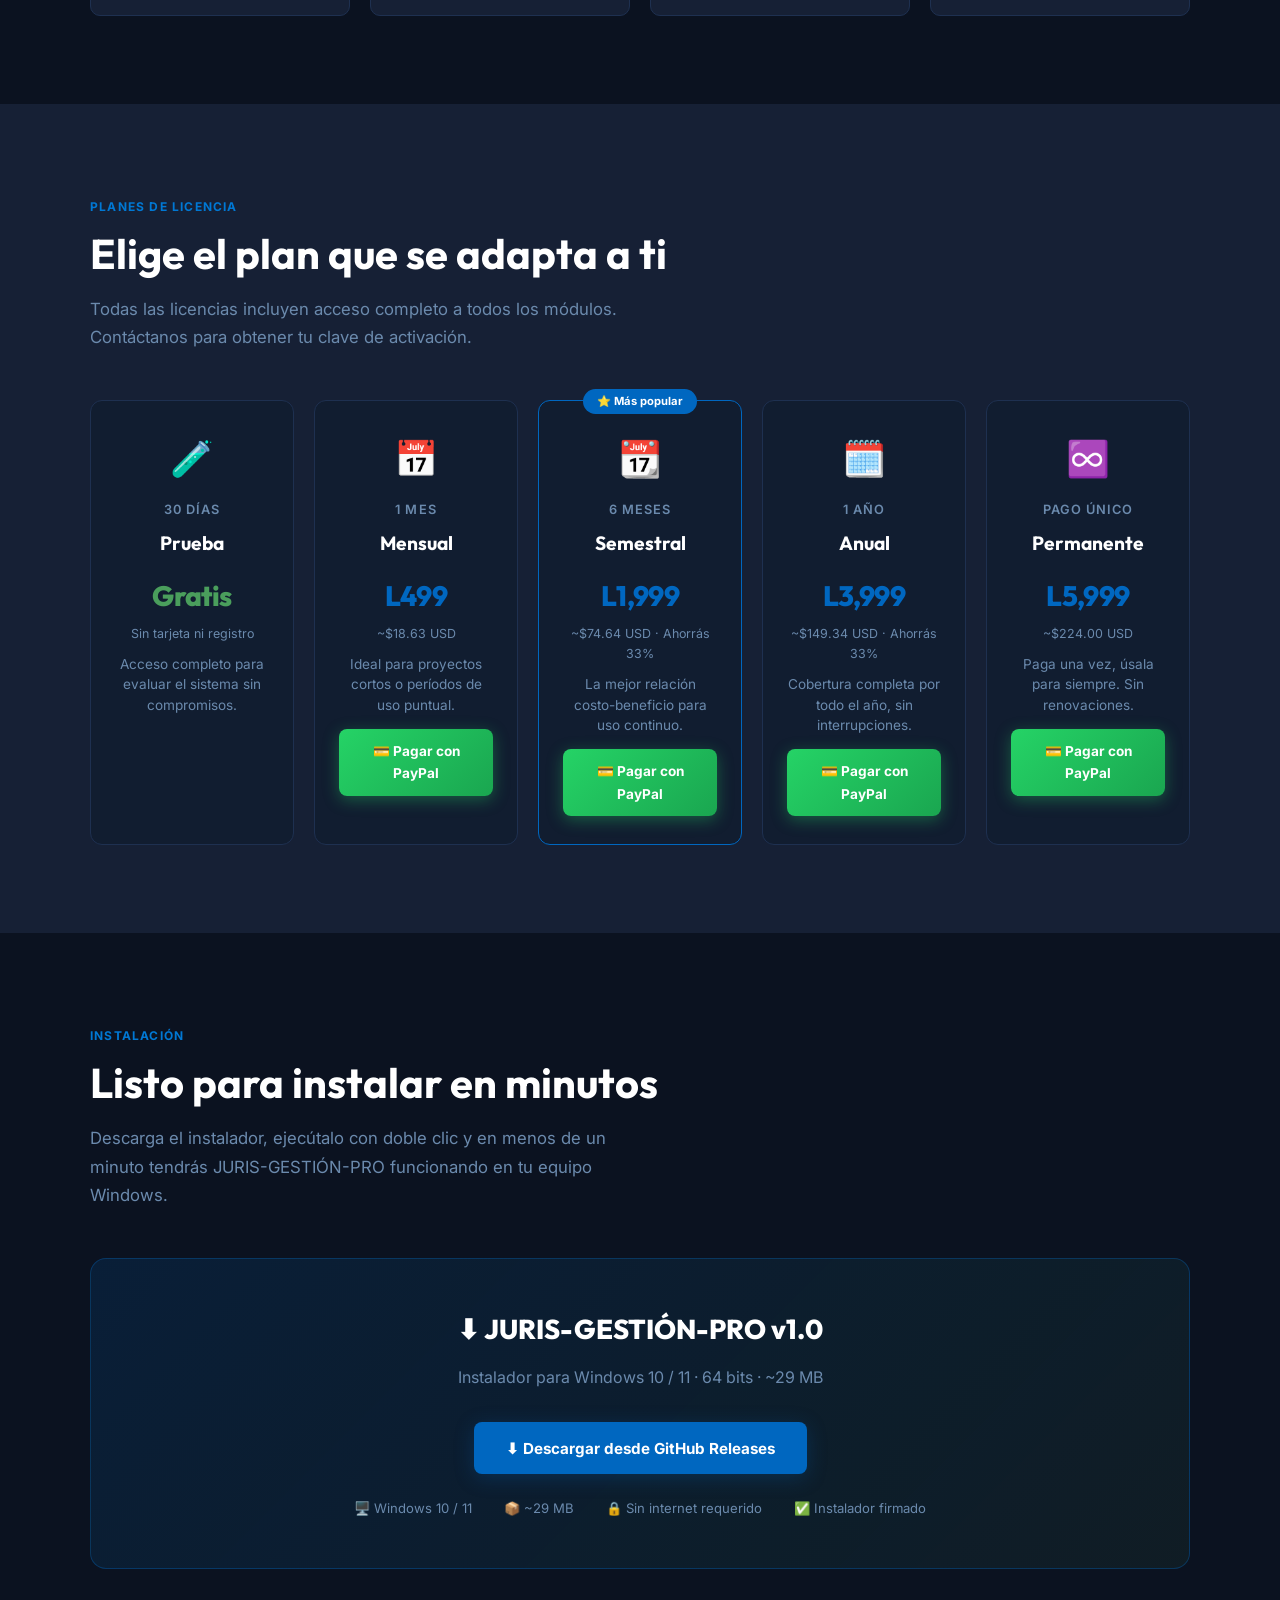
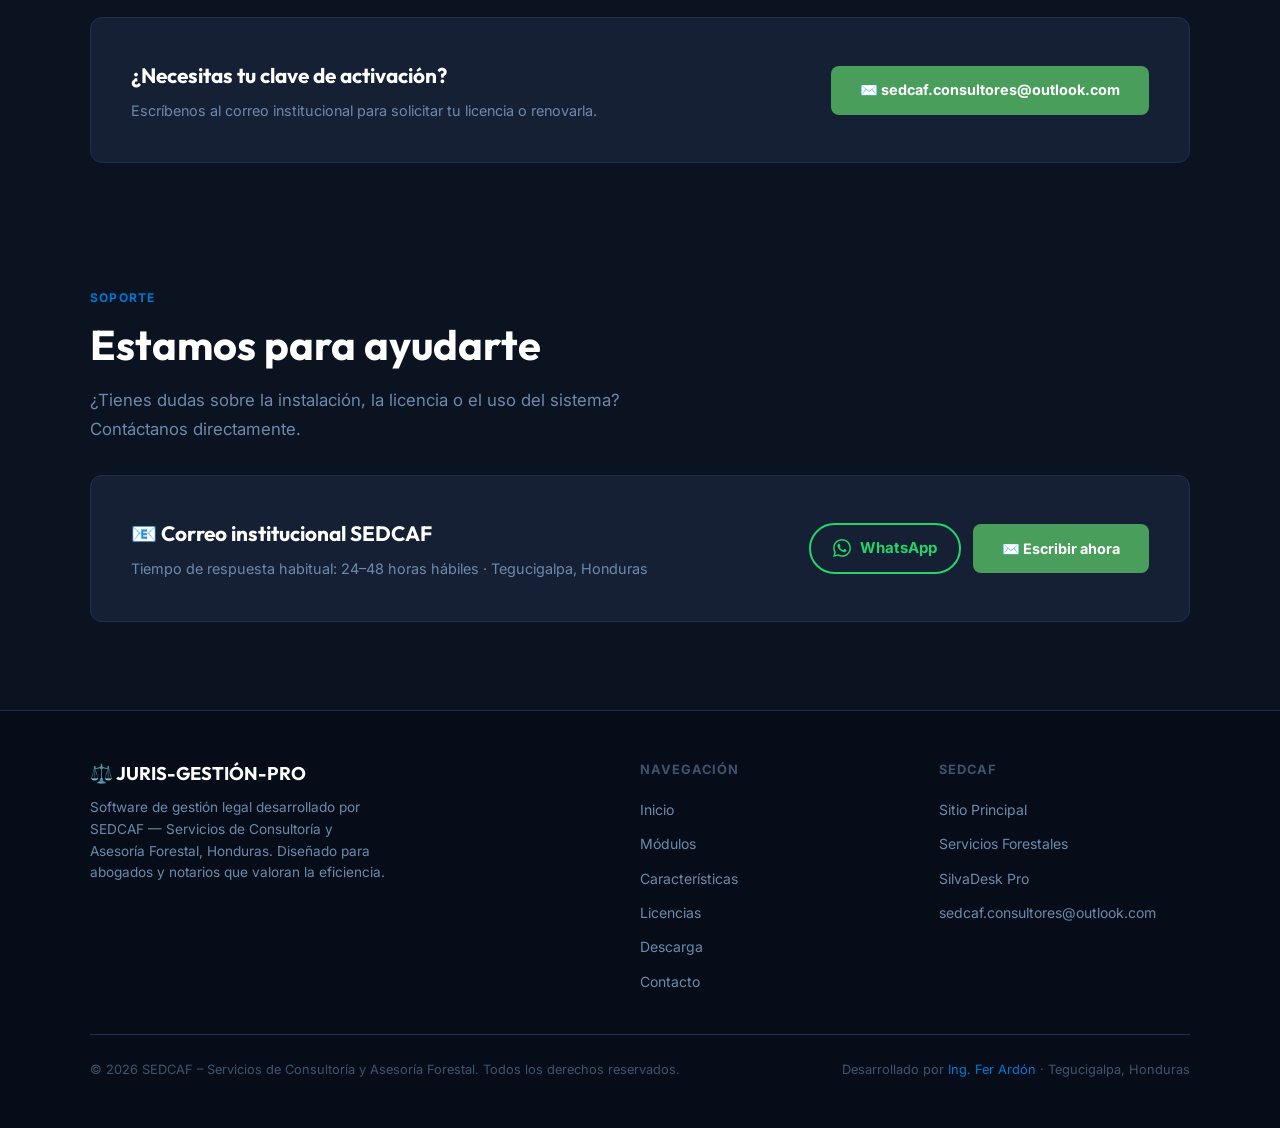
==== commit 9c9722be: "Add Google Analytics 4 and clean up broken trailing HTML Wires GA4 (real measurement ID), adds a dow" ====
--- a/index.html
+++ b/index.html
@@ -21,6 +21,15 @@
 
   <!-- Estilos -->
   <link rel="stylesheet" href="assets/css/styles.css" />
+
+  <!-- Google Analytics 4 -->
+  <script async src="https://www.googletagmanager.com/gtag/js?id=G-9H7QM0R106"></script>
+  <script>
+    window.dataLayer = window.dataLayer || [];
+    function gtag(){dataLayer.push(arguments);}
+    gtag('js', new Date());
+    gtag('config', 'G-9H7QM0R106');
+  </script>
 </head>
 <body>
 
@@ -393,7 +402,8 @@
         <a href="https://github.com/FerArdon/JURIS-GESTION-PRO/releases/latest"
            class="btn-primary"
            id="btn-descarga-releases"
-           target="_blank">
+           target="_blank"
+           onclick="gtag('event','download_click',{product:'JURIS-GESTION-PRO'})">
           ⬇ Descargar desde GitHub Releases
         </a>
 
@@ -537,41 +547,3 @@
 
 </body>
 </html>
-
-    </div>
-
-    <div class="footer-bottom">
-      <p>© 2026 SEDCAF – Servicios de Consultoría y Asesoría Forestal. Todos los derechos reservados.</p>
-      <p>Desarrollado por <a href="https://ferardon.github.io/sedcaf/" target="_blank">Ing. Fer Ardón</a> · Tegucigalpa, Honduras</p>
-    </div>
-  </footer>
-
-
-<script>
-  // Descargas reales desde GitHub Releases API
-  fetch('https://api.github.com/repos/FerArdon/JURIS-GESTION-PRO/releases')
-    .then(r => r.json())
-    .then(releases => {
-      const total = releases.reduce((sum, rel) =>
-        sum + rel.assets.reduce((s, a) => s + a.download_count, 0), 0);
-      document.getElementById('counter-descargas').textContent =
-        total > 0 ? total.toLocaleString('es-HN') : '0';
-    })
-    .catch(() => {
-      document.getElementById('counter-descargas').textContent = '0';
-    });
-
-  // Contador de visitas gratuito
-  fetch('https://api.countapi.xyz/hit/ferardon.github.io-juris/visits')
-    .then(r => r.json())
-    .then(data => {
-      document.getElementById('counter-visitas').textContent =
-        data.value ? data.value.toLocaleString('es-HN') : '1';
-    })
-    .catch(() => {
-      document.getElementById('counter-visitas').textContent = '—';
-    });
-</script>
-
-</body>
-</html>
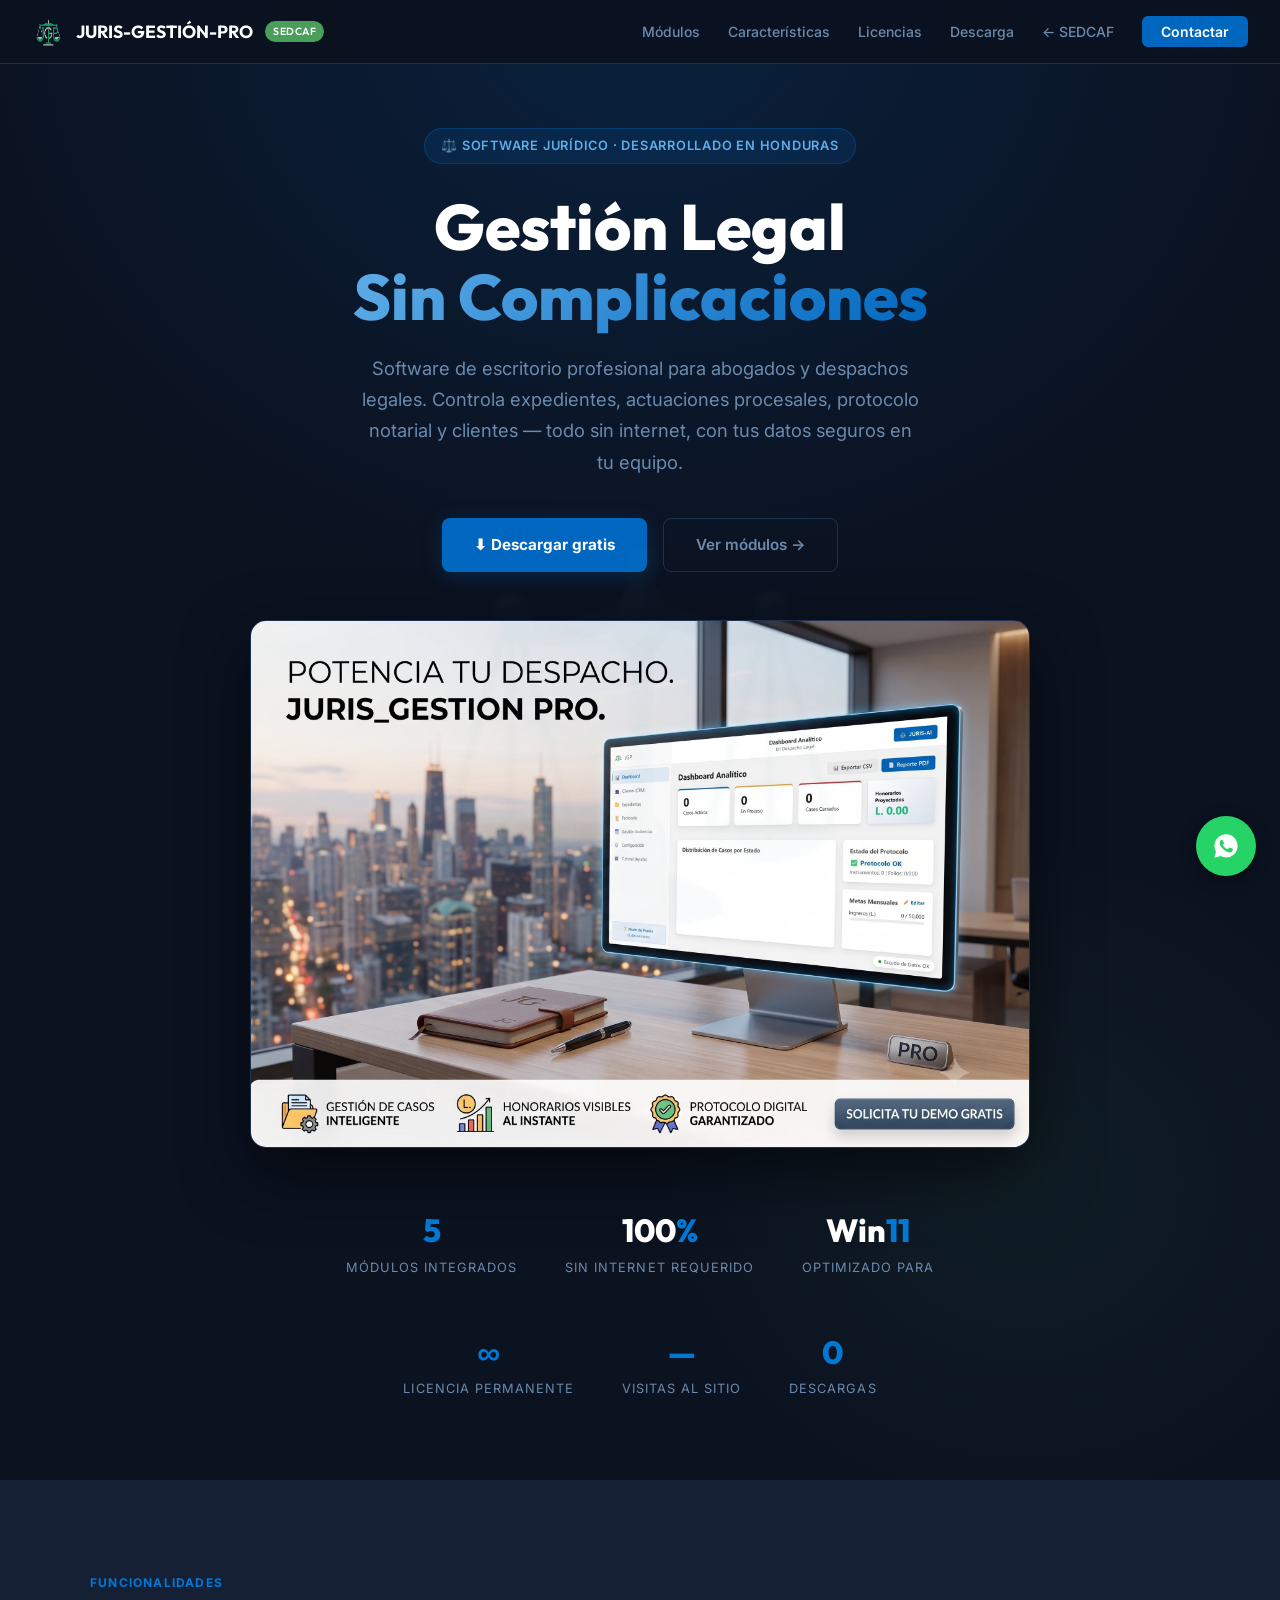
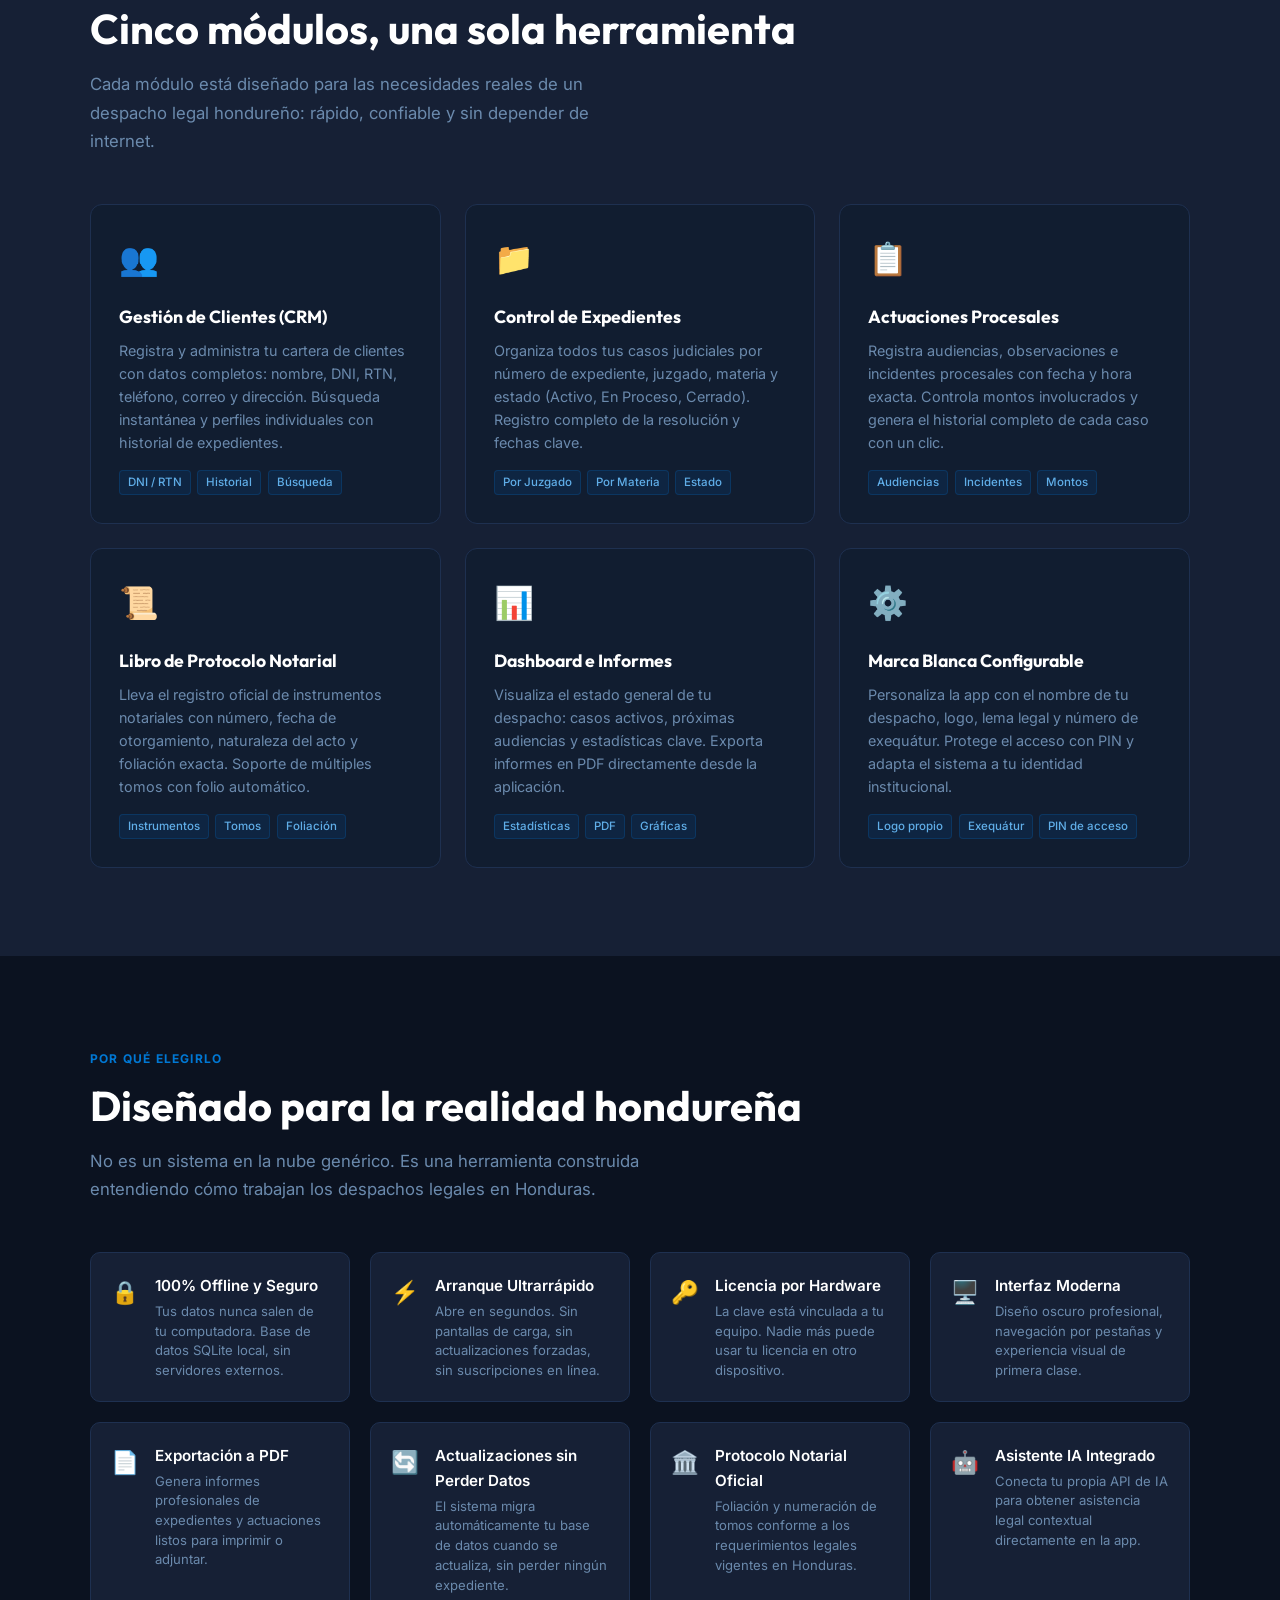
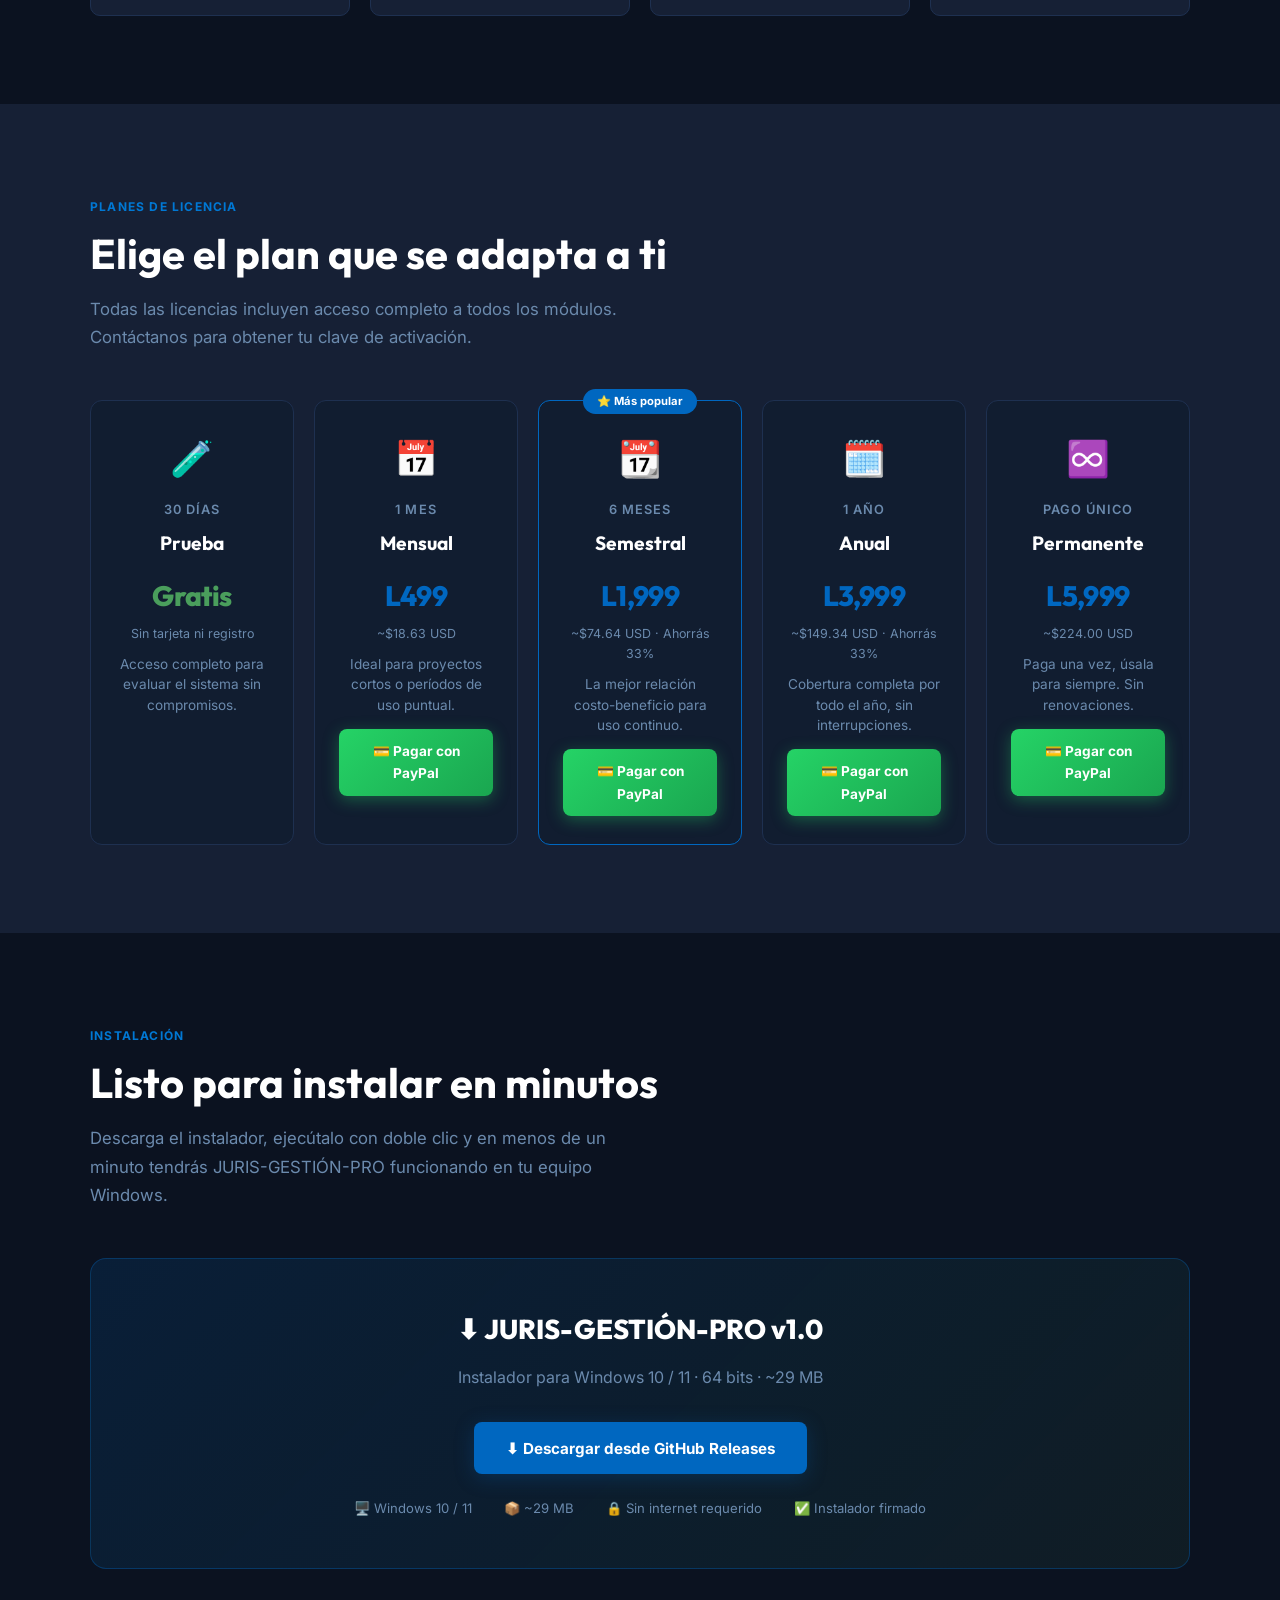
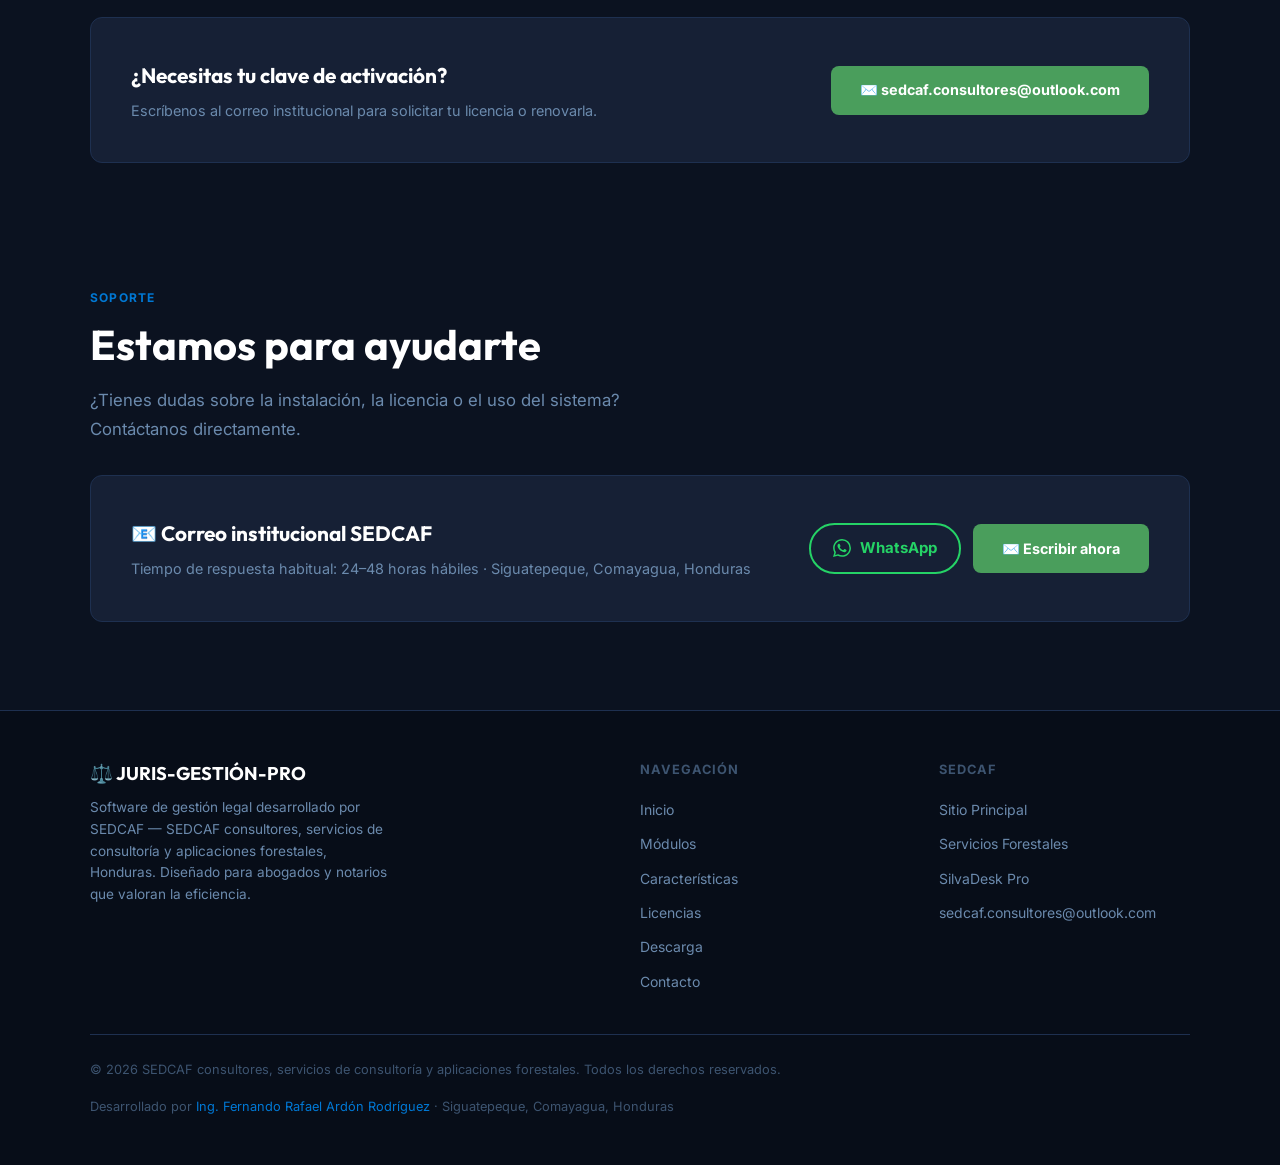
==== commit d6af643b: "Unificar nombre y pie de SEDCAF, firma completa y ubicación Co-Authored-By: Claude Sonnet 5.5 <norep" ====
--- a/index.html
+++ b/index.html
@@ -8,7 +8,7 @@
   <title>JURIS-GESTIÓN-PRO | Software Legal para Abogados · Honduras</title>
   <meta name="description" content="Software de escritorio para gestión de expedientes judiciales, protocolo notarial, actuaciones procesales y control de clientes. Diseñado para abogados y despachos legales en Honduras." />
   <meta name="keywords" content="software legal Honduras, gestión expedientes judiciales, protocolo notarial, despacho legal, SEDCAF, Fer Ardón" />
-  <meta name="author" content="Fer Ardón – SEDCAF" />
+  <meta name="author" content="Fernando Rafael Ardón Rodríguez – SEDCAF" />
 
   <!-- Open Graph -->
   <meta property="og:title" content="JURIS-GESTIÓN-PRO · Software Legal Honduras" />
@@ -444,7 +444,7 @@
       <div class="contacto-box" style="margin-top: 2rem;">
         <div>
           <h3>📧 Correo institucional SEDCAF</h3>
-          <p>Tiempo de respuesta habitual: 24–48 horas hábiles · Tegucigalpa, Honduras</p>
+          <p>Tiempo de respuesta habitual: 24–48 horas hábiles · Siguatepeque, Comayagua, Honduras</p>
         </div>
         <div style="display:flex;gap:12px;flex-wrap:wrap;align-items:center;">
           <a href="https://wa.me/50433527444?text=Hola%2C%20quiero%20informaci%C3%B3n%20sobre%20las%20licencias%20de%20JURIS%20Gesti%C3%B3n%20Pro" target="_blank" rel="noopener" id="btn-whatsapp-contacto" style="display:inline-flex;align-items:center;gap:9px;background:transparent;border:2px solid #25D366;color:#25D366;padding:11px 22px;border-radius:999px;font-size:15px;font-weight:700;text-decoration:none;">
@@ -471,7 +471,7 @@
         <h4>⚖️ JURIS-GESTIÓN-PRO</h4>
         <p>
           Software de gestión legal desarrollado por SEDCAF —
-          Servicios de Consultoría y Asesoría Forestal, Honduras.
+          SEDCAF consultores, servicios de consultoría y aplicaciones forestales, Honduras.
           Diseñado para abogados y notarios que valoran la eficiencia.
         </p>
       </div>
@@ -501,8 +501,8 @@
       </div><!-- /.footer-grid -->
 
       <div class="footer-bottom">
-        <p>© 2026 SEDCAF – Servicios de Consultoría y Asesoría Forestal. Todos los derechos reservados.</p>
-        <p>Desarrollado por <a href="https://ferardon.github.io/sedcaf/" target="_blank">Ing. Fer Ardón</a> · Tegucigalpa, Honduras</p>
+        <p>© 2026 SEDCAF consultores, servicios de consultoría y aplicaciones forestales. Todos los derechos reservados.</p>
+        <p>Desarrollado por <a href="https://ferardon.github.io/sedcaf/" target="_blank">Ing. Fernando Rafael Ardón Rodríguez</a> · Siguatepeque, Comayagua, Honduras</p>
       </div>
 
     </div><!-- /.container -->
@@ -520,8 +520,8 @@
       })
       .catch(() => { document.getElementById('counter-descargas').textContent = '0'; });
 
-    /* === Contador de visitas (countapi.xyz) === */
-    fetch('https://api.countapi.xyz/hit/ferardon.github.io-juris/visits')
+    /* === Contador de visitas (abacus) === */
+    fetch('https://abacus.jasoncameron.dev/hit/ferardon.github.io-juris/visits')
       .then(r => r.json())
       .then(data => {
         document.getElementById('counter-visitas').textContent =
